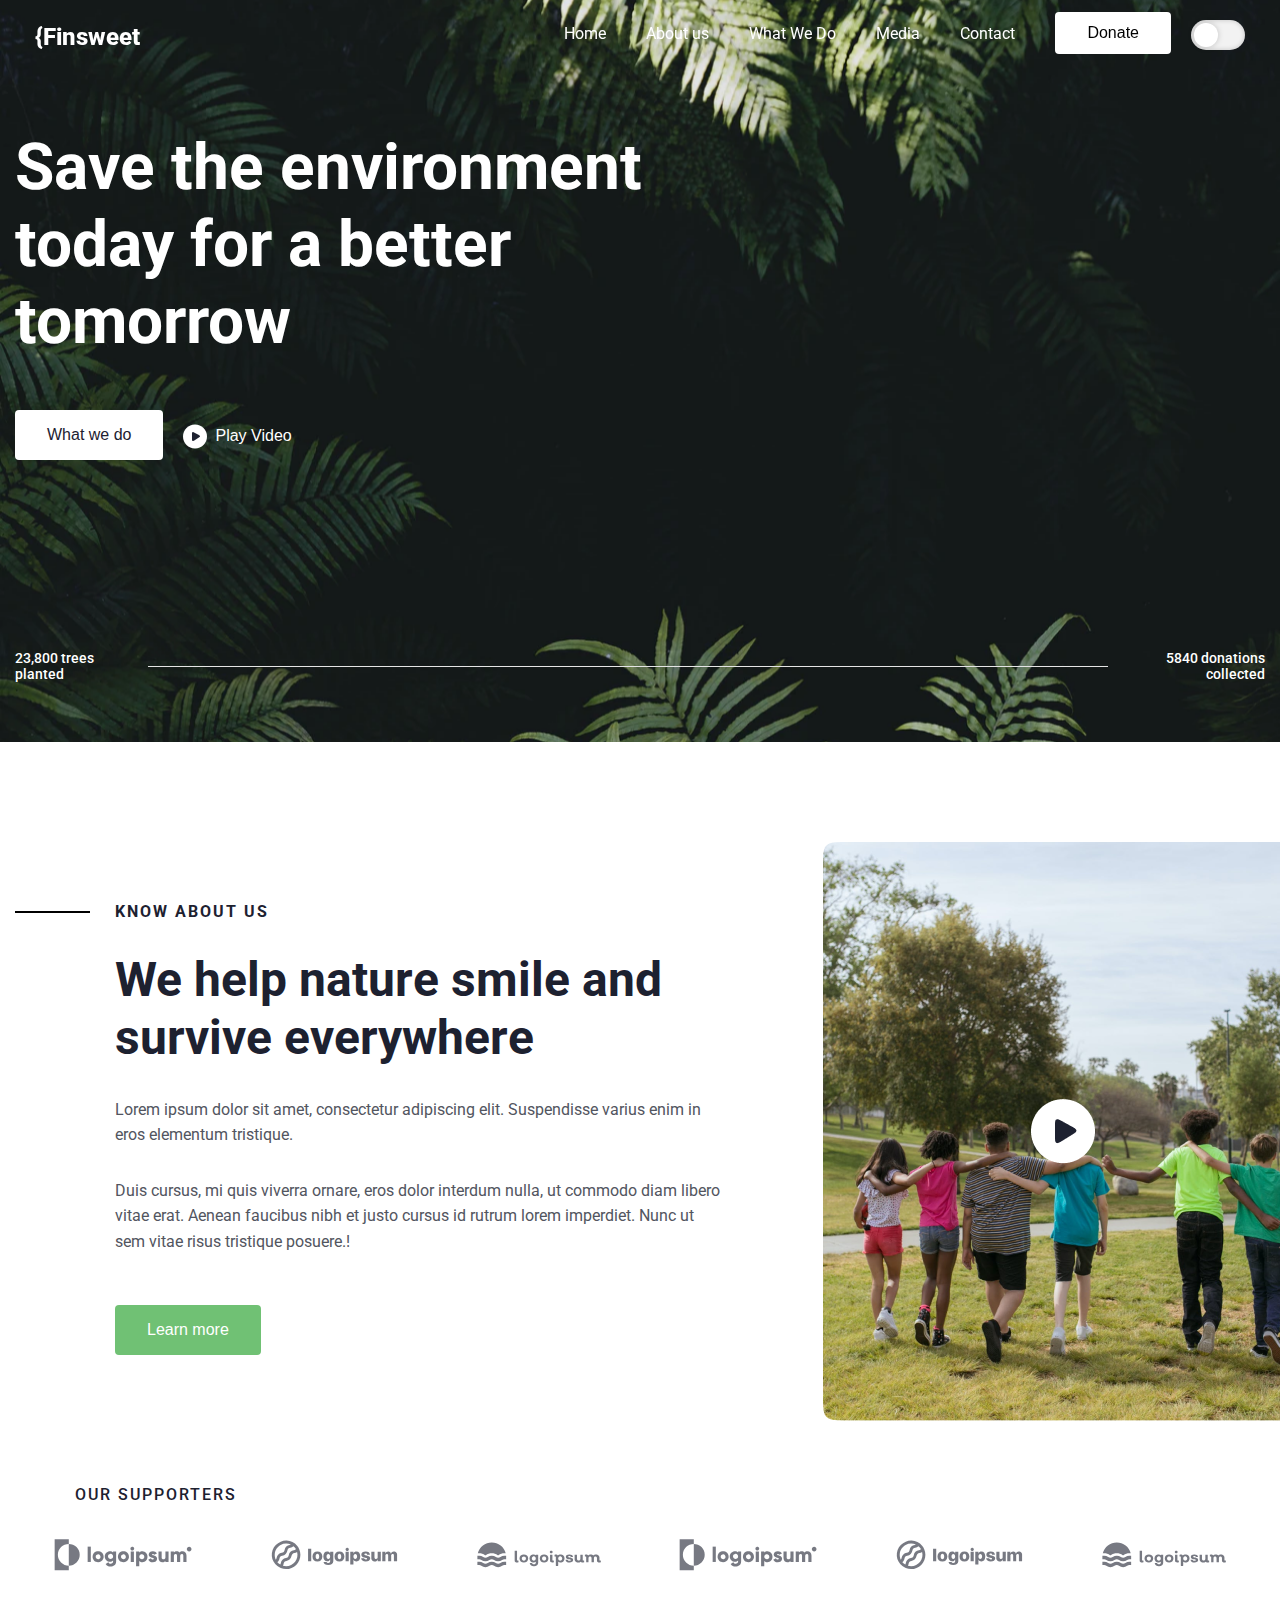
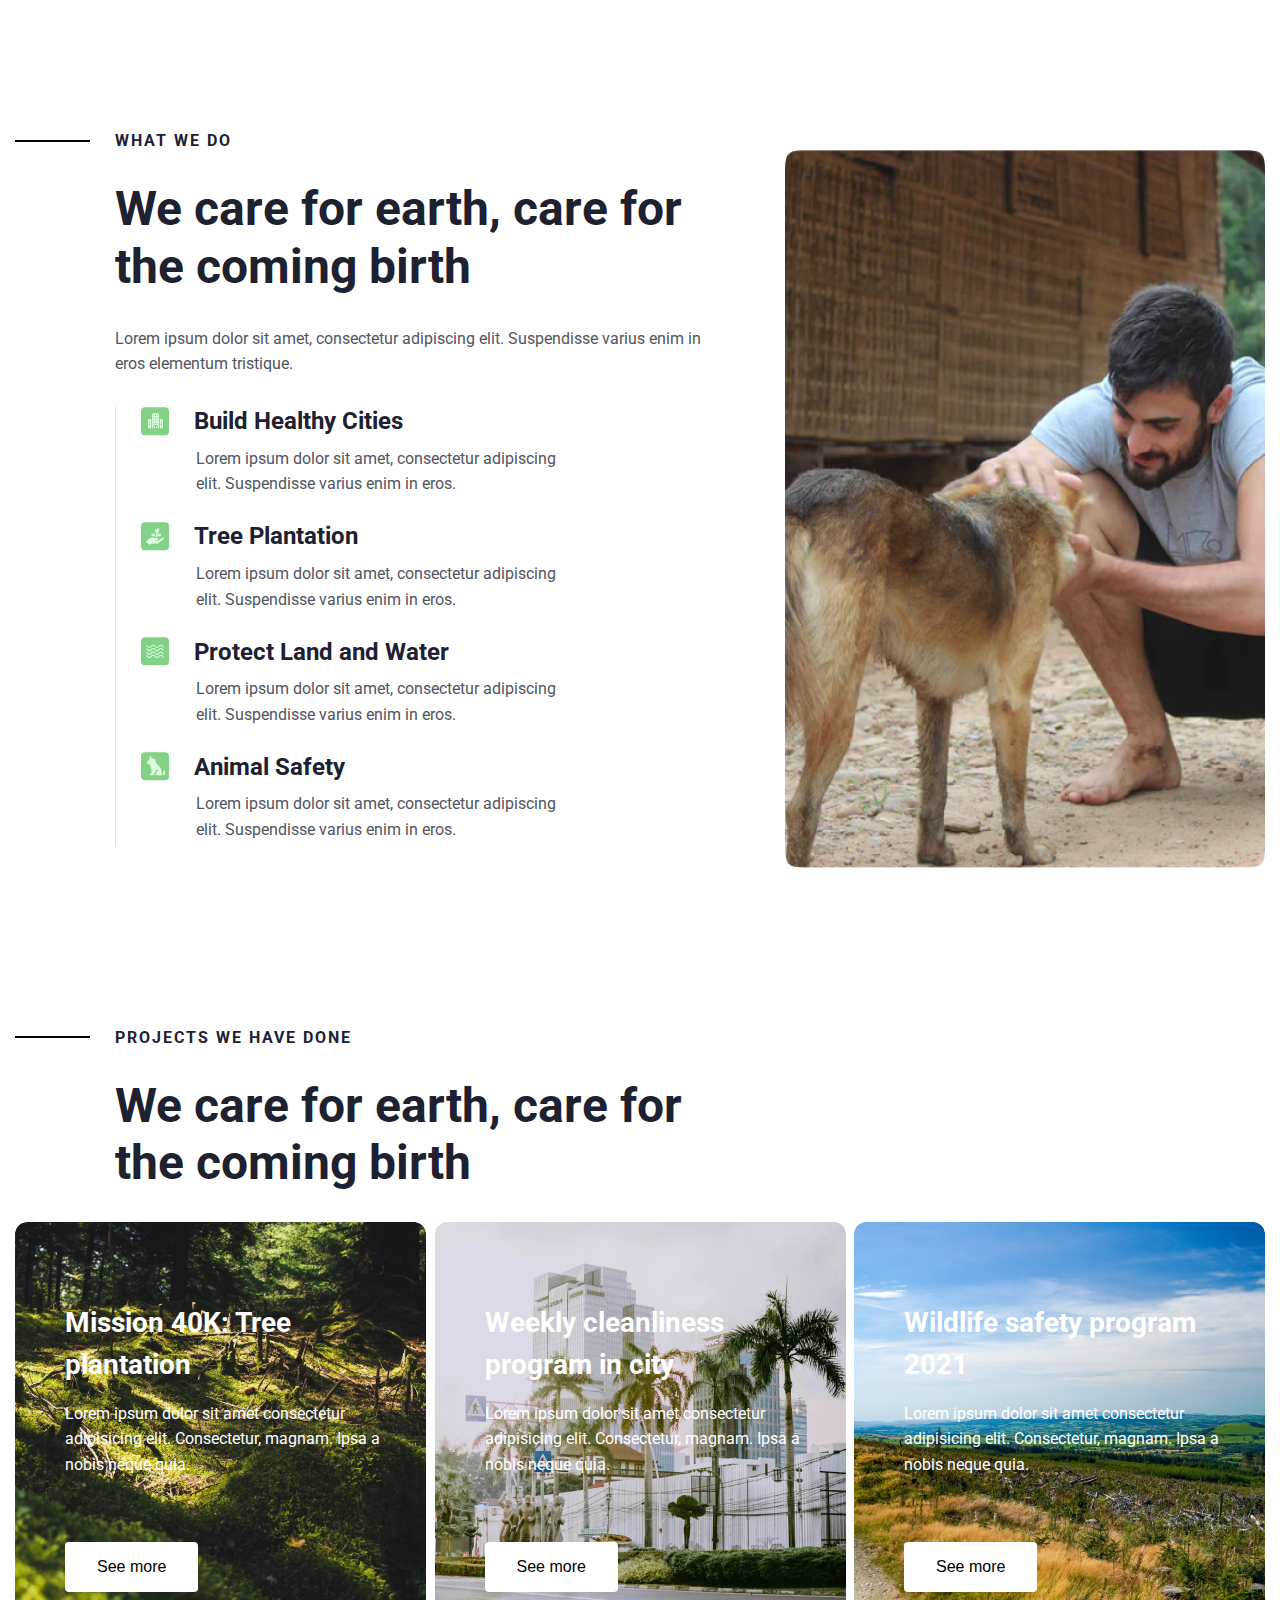
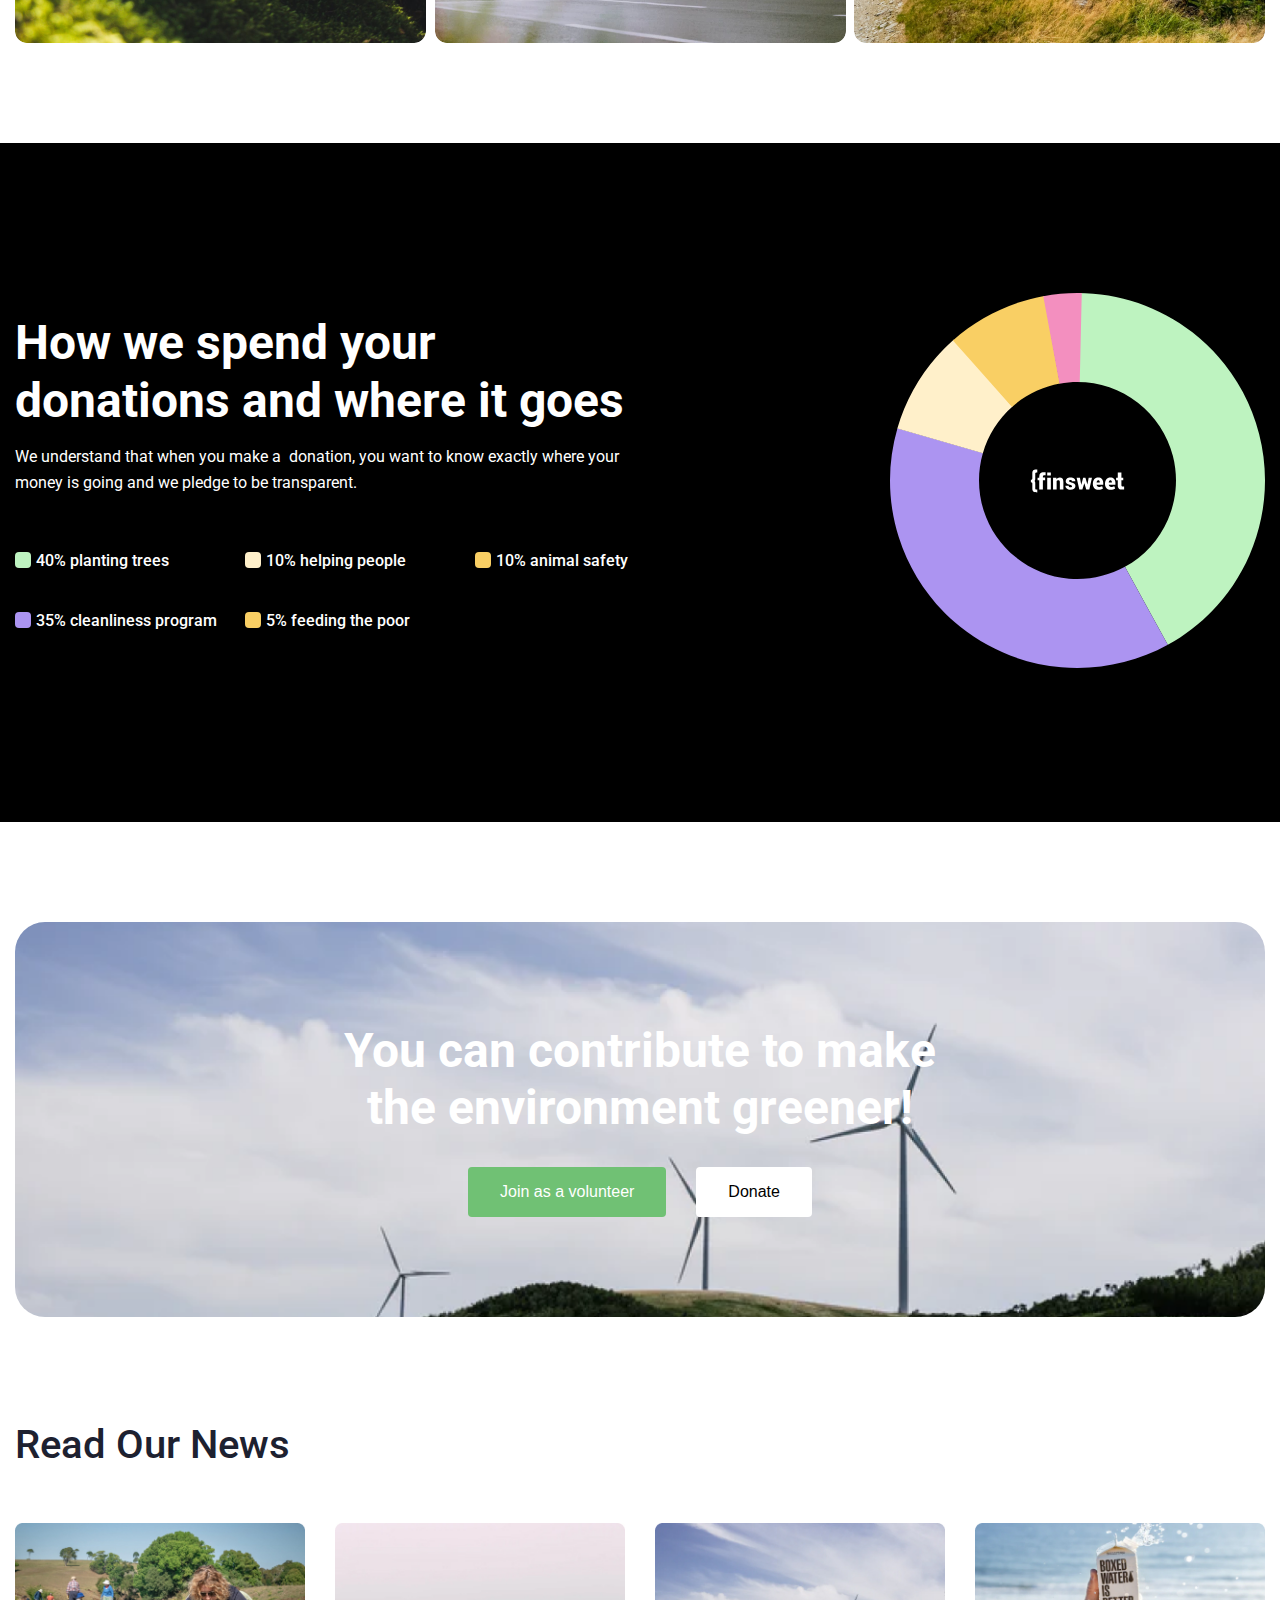
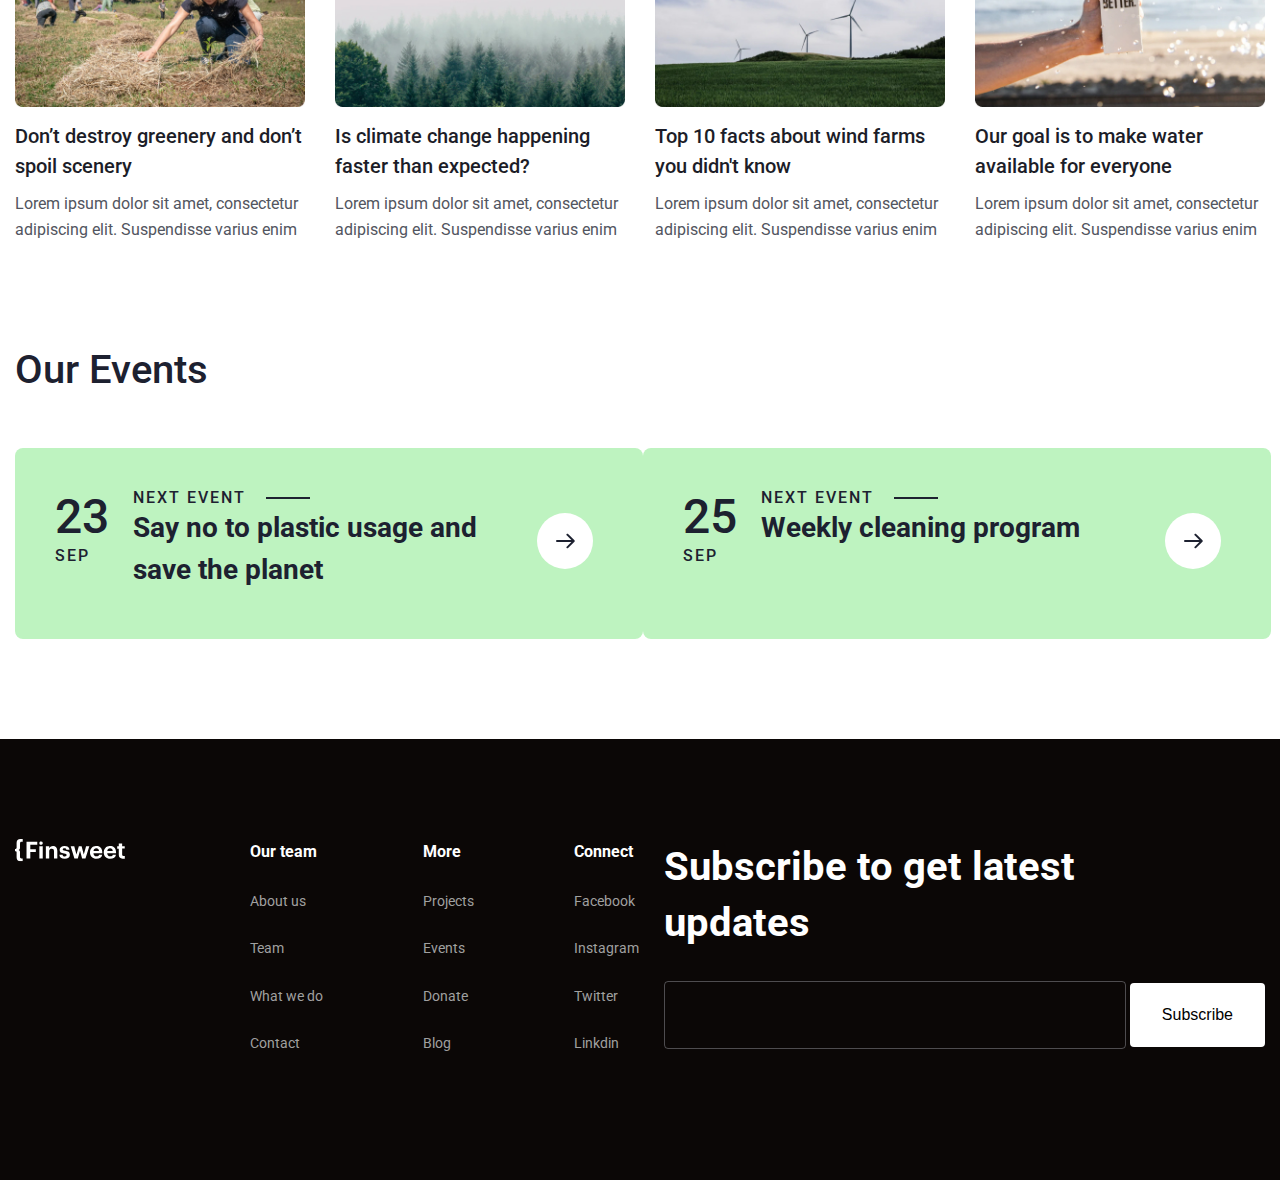
==== index.html @ a2cbaba5 "header fix" ====
<!DOCTYPE html>
<html lang="en">
<head>
  <meta charset="UTF-8">
  <meta name="viewport" content="width=device-width, initial-scale=1.0">
  <link rel="stylesheet" href="/main/styles/reset.css">
  <link rel="stylesheet" href="/main/styles/day/style.css" id="style-css">
  <link rel="preconnect" href="https://fonts.googleapis.com">
  <link rel="preconnect" href="https://fonts.gstatic.com" crossorigin>
  <link href="https://fonts.googleapis.com/css2?family=Concert+One&family=Inter:wght@100;200;300;400;500;600;700;800;900&family=Roboto:ital,wght@0,100;0,300;0,400;0,500;0,700;0,900;1,100;1,300;1,400;1,500;1,700;1,900&display=swap" rel="stylesheet">
  <title>{Finsweet</title>
</head>
<body>
<main>

  <!-- Header -->

  <header class="header">
    <div class="container">
      <div class="header-container">
        <div class="header-logo">
          <h1 class="logotype">{Finsweet</h1>
        </div>
        <nav class="header-nav">
          <ul class="header-ul">
            <a href="/index.html"><li class="header-li">Home</li></a>
            <a href="./main/html/know-about-us.html"><li class="header-li">About us</li></a>
            <a href="./main/html/what-we-do.html"><li class="header-li">What We Do</li></a>
            <a href="./main/html/top-news.html"><li class="header-li">Media</li></a>
            <a href="./main/html/contact-us.html"><li class="header-li">Contact</li></a>
            <a href="./main/html/donate.html"><button class="header-li-donate">Donate</button></a>
            <div class="switch">
              <input type="checkbox" class="checkbox" id="btn-dark">
            </div>
          </ul>
        </nav>
      </div>
    </div>
  </header>

  <!-- bg -->

  <section class="bg">
    <div class="container">
      <div class="bg-box-left">
        <p class="words-bg">Save the environment today for a better tomorrow</p>
        <div class="middle-bg">
          <button class="btn-bg">What we do</button>
          <button class="btn-bg-play"><img src="/main/img/svg/playicon.svg" alt="play">Play Video</button>
        </div>
        <div class="bottom-bg">
          <p class="p-bottom-bg-l">23,800 trees planted</p>
          <div class="div-bg-middle"></div>
          <p class="p-bottom-bg-r">5840 donations collected</p>
        </div>
      </div>
  </section>

  <!-- block-1 -->

  <section class="block-1">
    <div class="container">
      <div class="container-block-1">
        <div class="block-1-text">
          <div class="about-top">
            <div class="ab-line"></div>
            <p class="ab-line-p">Know About us</p>
          </div>
          <div class="about-middle">
            <div class="about-middle-left">
              <h2 class="h2-block-1">We help nature smile and survive everywhere</h2>
              <p class="p-block-1">Lorem ipsum dolor sit amet, consectetur adipiscing elit. 
                Suspendisse varius enim in eros elementum tristique.</p>
              <p class="p2-block-1">Duis cursus, mi quis viverra 
                ornare, eros dolor interdum nulla, ut commodo diam libero vitae erat. Aenean faucibus 
                nibh et justo cursus id rutrum lorem imperdiet. Nunc ut sem vitae risus tristique posuere.!</p>
              <a href="/main/html/know-about-us.html"><button class="btn-block-1">Learn more</button></a>
            </div> 
          </div>
        </div>
        <div class="about-img">
          <img src="/main/img/png/block-1-png.png" alt="">
        </div>
      </div>
      <p class="about-bottom-p">our supporters</p>
      <div class="about-bottom">
        <img src="/main/img/svg/Logo1.svg" alt="">
        <img src="/main/img/svg/Logo2.svg" alt="">
        <img src="/main/img/svg/Logo3.svg" alt="">
        <img src="/main/img/svg/Logo1.svg" alt="">
        <img src="/main/img/svg/Logo2.svg" alt="">
        <img src="/main/img/svg/Logo3.svg" alt="" class="block-1-img">
      </div>
    </div>
  </section>

  <!-- block 2 -->

  <section class="block-2">
    <div class="container">
      <div class="block-2-top">
        <div class="block-2-line"></div>
        <p class="block-2-line-p">What we do</p>
      </div>
      <div class="middle-block-2">
        <div>
          <div class="about-middle">
            <div class="about-middle-left">
              <h2 class="h2-block-2">We care for earth, care for the coming birth</h2>
              <p class="p-block-2">Lorem ipsum dolor sit amet, consectetur adipiscing elit. 
              Suspendisse varius enim in eros elementum tristique.</p>
            </div>
          </div>
          <div class="lists-block-2">
            <div class="line-list-block-2"></div>
            <div class="list-block-2">
              <div class="list-item-block-2">
                <div class="img-h3-block-2">
                  <img src="/main/img/svg/build-icon.svg" alt="">
                  <h3>Build Healthy Cities</h3>
                </div>
                <p>Lorem ipsum dolor sit amet, consectetur adipiscing elit. Suspendisse varius enim in eros.</p>
              </div>
              <div class="list-item-block-2">
                <div class="img-h3-block-2">
                  <img src="/main/img/svg/tree-icon.svg" alt="">
                  <h3>Tree Plantation</h3>
                </div>
                <p>Lorem ipsum dolor sit amet, consectetur adipiscing elit. Suspendisse varius enim in eros.</p>
              </div>
              <div class="list-item-block-2">
                <div class="img-h3-block-2">
                  <img src="/main/img/svg/water-icon.svg" alt="">
                  <h3>Protect Land and Water</h3>
                </div>
                <p>Lorem ipsum dolor sit amet, consectetur adipiscing elit. Suspendisse varius enim in eros.</p>
              </div>
              <div class="list-item-block-2">
                <div class="img-h3-block-2">
                  <img src="/main/img/svg/animal-icon.svg" alt="">
                  <h3>Animal Safety</h3>
                </div>
                <p>Lorem ipsum dolor sit amet, consectetur adipiscing elit. Suspendisse varius enim in eros.</p>
              </div>
            </div>
          </div>
        </div>
        <img src="/main/img/png/block-2-png.png" alt="">
      </div>
    </div>
  </section>

  <!-- block 3 -->

  <section class="block-3">
    <div class="container">
      <div class="block-3-top">
        <div class="block-2-line"></div>
        <p class="block-2-line-p">Projects we have done</p>
      </div>
      <div class="block-3-middle-left">
        <h2 class="h2-block-2">We care for earth, care for the coming birth</h2>
      </div>
      <div class="img-list-block-3">

        <div class="img1-block-3">
          <h3 class="block-3-h3-card">Mission 40K: Tree plantation</h3>
          <p class="block-3-p-card">Lorem ipsum dolor sit amet consectetur adipisicing elit. 
            Consectetur, magnam. Ipsa a nobis neque quia.</p>
          <button class="block-3-btn">See more</button>
        </div>

        <div class="img2-block-3">
          <h3 class="block-3-h3-card">Weekly cleanliness program in city</h3>
          <p class="block-3-p-card">Lorem ipsum dolor sit amet consectetur adipisicing elit. 
            Consectetur, magnam. Ipsa a nobis neque quia.</p>
          <button class="block-3-btn">See more</button>
        </div>

        <div class="img3-block-3">
          <h3 class="block-3-h3-card">Wildlife safety program 2021</h3>
          <p class="block-3-p-card">Lorem ipsum dolor sit amet consectetur adipisicing elit. 
            Consectetur, magnam. Ipsa a nobis neque quia.</p>
          <button class="block-3-btn">See more</button>
        </div>

      </div>
    </div>
  </section>

  <!-- block 4 -->

  <section class="block-4">
    <div class="block-4-container">
      <div class="container">
        <div class="block-4-full">
          <div class="block-4-left">
            <h3>
              How we spend your donations and where it goes
            </h3>
            <p class="block-4-p">We understand that when you make a  donation, you want to know exactly where your money is going and we pledge to be transparent.</p>
            <div class="block-4-left-bottom">
              <div class="block-4-left-bottom-item1">
                <div></div>
                <p class="block-4-item-p">40% planting trees</p>
              </div>
              <div class="block-4-left-bottom-item2">
                <div></div>
                <p class="block-4-item-p">35% cleanliness program</p>
              </div>
              <div class="block-4-left-bottom-item3">
                <div></div>
                <p class="block-4-item-p">10% helping people</p>
              </div>
              <div class="block-4-left-bottom-item4">
                <div></div>
                <p class="block-4-item-p">5% feeding the poor</p>
              </div>
              <div class="block-4-left-bottom-item5">
                <div></div>
                <p class="block-4-item-p">10% animal safety</p>
              </div>
            </div>
          </div>
          <div class="block-4-right">
            <svg width="375" height="375" viewBox="0 0 375 375" fill="none" xmlns="http://www.w3.org/2000/svg">
              <path d="M187.5 0C229.114 4.96237e-07 269.545 13.8435 302.425 39.3499C335.305 64.8563 358.766 100.576 369.113 140.883C379.459 181.19 376.102 223.794 359.571 261.983C343.041 300.172 314.275 331.777 277.806 351.82L234.94 273.822C254.098 263.293 269.21 246.69 277.894 226.628C286.578 206.566 288.341 184.185 282.906 163.011C277.471 141.837 265.146 123.072 247.873 109.673C230.6 96.2737 209.361 89.0013 187.5 89.0013V0Z" fill="#BEF3C0"/>
              <path d="M231.413 179.454V184.778H233.261V187.352H231.413V192.15C231.413 192.618 231.529 192.969 231.76 193.203C231.991 193.437 232.337 193.554 232.799 193.554C233.03 193.554 234.127 193.554 234.127 193.554V196.596C234.127 196.596 232.106 196.596 231.817 196.596C230.894 196.596 229.739 196.421 228.93 195.66C228.122 194.9 227.776 193.905 227.776 192.501V187.294H226.101V184.72H227.776V179.454H231.413ZM220.616 196.83C218.941 196.83 217.497 196.245 216.516 195.192C215.476 194.139 215.014 192.735 215.014 191.097V190.687C215.014 188.874 215.476 187.411 216.4 186.241C217.324 185.129 218.652 184.544 220.384 184.544C221.944 184.544 223.214 185.012 224.08 185.948C225.004 186.943 225.408 188.23 225.408 189.868V191.799H218.768V191.857C218.825 192.501 219.114 192.911 219.518 193.32C219.922 193.73 220.5 193.905 221.135 193.905C221.828 193.905 222.348 193.847 222.752 193.73C223.156 193.613 223.733 193.437 224.311 193.145L225.177 195.426C224.657 195.836 224.022 196.128 223.214 196.421C222.406 196.713 221.482 196.83 220.616 196.83ZM220.327 187.352C219.807 187.352 219.403 187.528 219.172 187.938C218.941 188.347 218.768 188.874 218.71 189.459L218.768 189.517H221.886V189.225C221.886 188.581 221.77 188.172 221.539 187.879C221.193 187.47 220.846 187.352 220.327 187.352ZM208.432 196.83C206.757 196.83 205.313 196.245 204.332 195.192C203.351 194.139 202.831 192.735 202.831 191.097V190.687C202.831 188.874 203.293 187.411 204.216 186.241C205.14 185.129 206.469 184.544 208.201 184.544C209.76 184.544 211.03 185.012 211.896 185.948C212.762 186.884 213.224 188.23 213.224 189.868V191.799H206.584V191.857C206.642 192.501 206.93 192.911 207.335 193.32C207.739 193.73 208.316 193.905 208.951 193.905C209.644 193.905 210.164 193.847 210.568 193.73C210.973 193.613 211.55 193.437 212.127 193.145L212.993 195.426C212.474 195.836 211.838 196.128 211.03 196.421C210.28 196.713 209.356 196.83 208.432 196.83ZM208.201 187.352C207.681 187.352 207.277 187.528 207.046 187.938C206.815 188.347 206.642 188.874 206.584 189.459L206.642 189.517H209.76V189.225C209.76 188.581 209.644 188.172 209.413 187.879C209.067 187.47 208.721 187.352 208.201 187.352ZM197.403 191.565L198.673 184.661H201.964L199.308 196.538H196.248L194.343 190.219H194.285L192.38 196.538H189.319L186.605 184.72H189.954L191.224 191.682H191.282L193.13 184.72H195.44L197.403 191.565ZM182.101 193.203C182.101 192.911 181.928 192.618 181.582 192.384C181.235 192.15 180.658 191.916 179.791 191.74C178.463 191.448 177.424 191.038 176.731 190.512C176.038 189.927 175.692 189.166 175.692 188.172C175.692 187.118 176.154 186.241 176.962 185.48C177.828 184.72 178.983 184.427 180.427 184.427C181.928 184.427 183.198 184.778 184.064 185.48C184.988 186.182 185.393 187.06 185.335 188.23V188.289H181.87C181.87 187.821 181.755 187.469 181.524 187.235C181.293 187.001 180.888 186.884 180.427 186.884C180.023 186.884 179.734 187.001 179.445 187.235C179.156 187.469 179.041 187.704 179.041 188.055C179.041 188.406 179.214 188.64 179.503 188.874C179.791 189.108 180.427 189.283 181.293 189.459C182.679 189.751 183.776 190.161 184.411 190.687C185.104 191.272 185.45 192.033 185.45 193.086C185.45 194.139 184.988 195.017 184.064 195.719C183.141 196.421 181.928 196.772 180.427 196.772C178.868 196.772 177.597 196.362 176.673 195.543C175.75 194.724 175.345 193.847 175.403 192.794V192.735H178.694C178.694 193.32 178.868 193.73 179.214 193.905C179.561 194.081 180.023 194.315 180.542 194.315C181.062 194.315 181.408 194.198 181.639 194.022C181.986 193.847 182.101 193.554 182.101 193.203ZM166.395 184.661L166.511 186.299C166.915 185.714 167.377 185.246 167.897 184.954C168.474 184.603 169.051 184.427 169.744 184.427C170.841 184.427 171.765 184.837 172.4 185.539C173.036 186.241 173.382 187.469 173.382 189.108V196.538H169.86V189.166C169.86 188.464 169.744 188.055 169.456 187.762C169.167 187.469 168.763 187.352 168.243 187.352C167.897 187.352 167.608 187.411 167.319 187.528C167.03 187.645 166.799 187.821 166.626 188.055V196.596H163.046V184.72H166.395V184.661ZM160.852 182.438H157.214V179.454H160.852V182.438ZM160.852 196.596H157.214V184.72H160.852V196.596ZM149.246 196.596V187.235H147.571V184.661H149.246V183.433C149.246 182.087 149.65 181.034 150.401 180.273C151.209 179.513 152.422 179.337 153.288 179.337C153.576 179.337 155.597 179.337 155.597 179.337V182.321C155.597 182.321 154.5 182.321 154.269 182.321C153.807 182.321 153.461 182.438 153.23 182.672C152.999 182.906 152.883 183.257 152.883 183.725V184.603H155.135V187.177H152.883V196.479H149.246V196.596ZM142.317 180.449C142.317 176.88 144.164 176.587 147.282 176.587V179.396C145.839 179.396 145.261 179.63 145.261 180.507V185.129C145.261 186.182 145.319 187.294 144.453 187.996C145.319 188.698 145.261 189.751 145.261 190.863V195.485C145.261 196.421 145.839 196.596 147.282 196.596V199.405C144.164 199.405 142.317 199.112 142.317 195.543V190.863C142.317 190.102 142.317 189.283 140.873 189.283V188.055V186.826C142.317 186.826 142.317 185.948 142.317 185.246V180.449Z" fill="white"/>
              <path d="M277.822 351.811C245.324 369.675 208.259 377.501 171.313 374.3C134.368 371.099 99.2013 357.013 70.2608 333.826C41.3203 310.638 19.9057 279.389 8.72493 244.031C-2.45579 208.672 -2.90046 170.793 7.44716 135.181L92.9135 160.016C87.4776 178.723 87.7112 198.622 93.5848 217.197C99.4583 235.772 110.708 252.188 125.911 264.369C141.114 276.55 159.588 283.949 178.997 285.631C198.405 287.313 217.877 283.201 234.948 273.817L277.822 351.811Z" fill="#AC94F1"/>
              <path d="M7.33821 135.558C17.2778 101.082 36.9003 70.1827 63.8768 46.5264L122.557 113.443C108.386 125.87 98.0778 142.103 92.8563 160.213L7.33821 135.558Z" fill="#FFF0CA"/>
              <path d="M62.9118 47.3785C88.673 24.4731 120.25 9.11274 154.173 2.9856L169.992 90.5697C152.172 93.7885 135.584 101.858 122.051 113.891L62.9118 47.3785Z" fill="#F9CF64"/>
              <path d="M153.259 3.15308C165.951 0.795575 178.853 -0.244845 191.759 0.0483727L189.737 89.0267C182.957 88.8727 176.18 89.4193 169.512 90.6577L153.259 3.15308Z" fill="#F38FBF"/>
            </svg>
          </div>
        </div>
      </div>
    </div>
  </section>

  <!-- block 5 -->

  <section class="block-5">
    <div class="container">
      <div class="block-5-image">
        <div class="block-5-top">
          <h3 class="block-5-h3">You can contribute to make the environment greener!</h3>
        </div>
        <div class="block-5-bottom">
          <button class="block-5-btn-left">Join as a volunteer</button>
          <button class="block-5-btn-right">Donate</button>
        </div>
      </div>
    </div>
  </section>

<!-- window -->

<div class="modal">
  <div class="join-volunteer-window">
    <div class="window-join">
      <div class="window-volun">
        <h2>Join as a volunteer</h2>
        <p>Lorem ipsum dolor sit amet, consectetur adipiscing elit. 
          Suspen varius enim in eros elementum tristique. </p>
        <div class="modal-input-top">
          <div>
            <label class="text-field__label" for="Name">First Name
              <input type="text" name="" id="" class="input-modal-1">
            </label>
          </div>
          <div>
            <label class="text-field__label" for="Lastname">Last Name
              <input type="text" name="" id="" class="input-modal-2">
            </label>
          </div>
        </div>
        <div class="modal-middle"> 
          <label class="text-field__label" for="Email">Email
            <input type="email" name="" id="" class="input-modal-3">
          </label>
        </div> 
        <label class="text-field__label" for="Message">Message
          <textarea name="" id="" class="input-modal-4"></textarea>
        </label>
        <button class="modal-button">Send message</button>
        <p class="modal-btn-thxs">Thank you, we appreciate your feedback.</p>
      </div>
      <img src="/main/img/svg/Close button.svg" alt="" class="close-button-window">
    </div>
  </div>
</div>
  <!-- block 6 -->

  <section class="block-6">
    <div class="container">
      <h3 class="block-6-h3">
        Read Our News
      </h3>
      <div class="block-6-images">
        <div class="block-6-image">
          <img src="/main/img/jpg/block-6-jpg-1.jpg" alt="">
          <h3>Don’t destroy greenery and don’t spoil scenery</h3>
          <p>Lorem ipsum dolor sit amet, consectetur adipiscing elit. Suspendisse varius enim</p>
        </div>
        <div class="block-6-image">
          <img src="/main/img/jpg/block-6-jpg-2.jpg" alt="">
          <h3> Is climate change happening faster than expected?</h3>
          <p>Lorem ipsum dolor sit amet, consectetur adipiscing elit. Suspendisse varius enim</p>
        </div>
        <div class="block-6-image">
          <img src="/main/img/jpg/block-6-jpg-3.jpg" alt="">
          <h3>Top 10 facts about wind farms you didn't know</h3>
          <p>Lorem ipsum dolor sit amet, consectetur adipiscing elit. Suspendisse varius enim</p>
        </div>
        <div class="block-6-image">
          <img src="/main/img/jpg/block-6-jpg-4.jpg" alt="">
          <h3>Our goal is to make water available for everyone</h3>
          <p>Lorem ipsum dolor sit amet, consectetur adipiscing elit. Suspendisse varius enim</p>
        </div>
      </div>
    </div>
  </section>

  <!-- block 7 -->

  <section class="block-7">
    <div class="container">
      <h3 class="block-7-h3">
        Our Events
      </h3>
      <div class="block-7-cards">
        <div class="block-7-left">
          <div class="block-7-div-1">
            <h3>23</h3>
            <p>sep</p>
          </div>
          <div class="block-7-div-2">
            <div class="block-7-div-2-top">
              <h3>next event</h3>
              <div></div>
            </div>
            <h3 class="block-7-h3-2">Say no to plastic usage and save the planet</h3>
          </div>
          <div class="block-7-div-3">
            <svg xmlns="http://www.w3.org/2000/svg" width="56" height="56" viewBox="0 0 56 56" fill="none">
              <circle cx="28" cy="28" r="28" fill="white"/>
              <path d="M37.4571 28.7071C37.8476 28.3166 37.8476 27.6834 37.4571 27.2929L31.0931 20.9289C30.7026 20.5384 30.0695 20.5384 29.6789 20.9289C29.2884 21.3195 29.2884 21.9526 29.6789 22.3431L35.3358 28L29.6789 33.6569C29.2884 34.0474 29.2884 34.6805 29.6789 35.0711C30.0695 35.4616 30.7026 35.4616 31.0931 35.0711L37.4571 28.7071ZM19.25 29L36.75 29L36.75 27L19.25 27L19.25 29Z" fill="#1D2130"/>
            </svg>
          </div>
        </div>
        <div class="block-7-right">
          <div class="block-7-div-1">
            <h3>25</h3>
            <p>sep</p>
          </div>
          <div class="block-7-div-2">
            <div class="block-7-div-2-top">
              <h3>next event</h3>
              <div></div>
            </div>
            <h3 class="block-7-h3-2">Weekly cleaning program</h3>
          </div>
          <div class="block-7-div-3">
            <svg xmlns="http://www.w3.org/2000/svg" width="56" height="56" viewBox="0 0 56 56" fill="none">
              <circle cx="28" cy="28" r="28" fill="white"/>
              <path d="M37.4571 28.7071C37.8476 28.3166 37.8476 27.6834 37.4571 27.2929L31.0931 20.9289C30.7026 20.5384 30.0695 20.5384 29.6789 20.9289C29.2884 21.3195 29.2884 21.9526 29.6789 22.3431L35.3358 28L29.6789 33.6569C29.2884 34.0474 29.2884 34.6805 29.6789 35.0711C30.0695 35.4616 30.7026 35.4616 31.0931 35.0711L37.4571 28.7071ZM19.25 29L36.75 29L36.75 27L19.25 27L19.25 29Z" fill="#1D2130"/>
            </svg>
          </div>
        </div>
      </div>
    </div>
  </section>

  <footer class="footer">
    <div class="container">
      <div class="footer-box">
        <div class="footer-logo">
          <h3><img src="/main/img/svg/logo-footer.svg" alt=""></h3>
        </div>
        <div class="footer-middle">

          <div class="footer-middle-1">
            <h3>Our team</h3>
            <ul class="footer-ul">
              <li>About us</li>
              <li>Team</li>
              <li>What we do</li>
              <li>Contact</li>
            </ul>
          </div>

          <div class="footer-middle-1">
            <h3>More</h3>
            <ul class="footer-ul">
              <li>Projects</li>
              <li>Events</li>
              <li>Donate</li>
              <li>Blog</li>
            </ul>
          </div>

          <div class="footer-middle-1">
            <h3>Connect</h3>
            <ul class="footer-ul">
              <li>Facebook</li>
              <li>Instagram</li>
              <li>Twitter</li>
              <li>Linkdin</li>
            </ul>
          </div>

        </div>
        <div class="footer-end">
          <h2>Subscribe to get latest updates</h2>
          <div class="input-btn-footer">
            <input type="email" name="Your email" class="footer-input">
            <button class="footer-btn">Subscribe</button>
          </div>
        </div>
      </div>
    </div>
  </footer>

  <script src="/main/js/day-night-script.js"></script>
  <script src="/main/js/window-volunteer.js"></script>
  <script src="/main/js/scroll.js"></script>
</main>
</body>
</html>
---- main/styles/day/style.css ----
@import url(./header.css);
@import url(./footer.css);
/* home */
@import url(./home/home-bg.css);
@import url(./home/home-block-1.css);
@import url(./home/home-block-2.css);
@import url(./home/home-block-3.css);
@import url(./home/home-block-4.css);
@import url(./home/home-block-5.css);
@import url(./home/home-block-6.css);
@import url(./home/home-block-7.css);
@import url(./modal.css);
/* home */
/* know */
@import url(./know-about-us/know-block-1.css);
@import url(./know-about-us/know-block-2.css);
@import url(./know-about-us/know-block-3.css);
@import url(./know-about-us/know-block-4.css);
@import url(./know-about-us/know-block-5.css);
@import url(./know-about-us/know-block-6.css);
/* know */
/* wwd */
@import url(./what-we-do/wwd-block-1.css);
@import url(./what-we-do/wwd-block-2.css);
@import url(./what-we-do/wwd-block-3.css);
/* wwd */
/* media (tn) */
@import url(./top-news/tn-block-1.css);
/* media (tn) */

.container {
  margin: 0 auto;
  max-width: 1300px;
  padding: 0 15px;
}
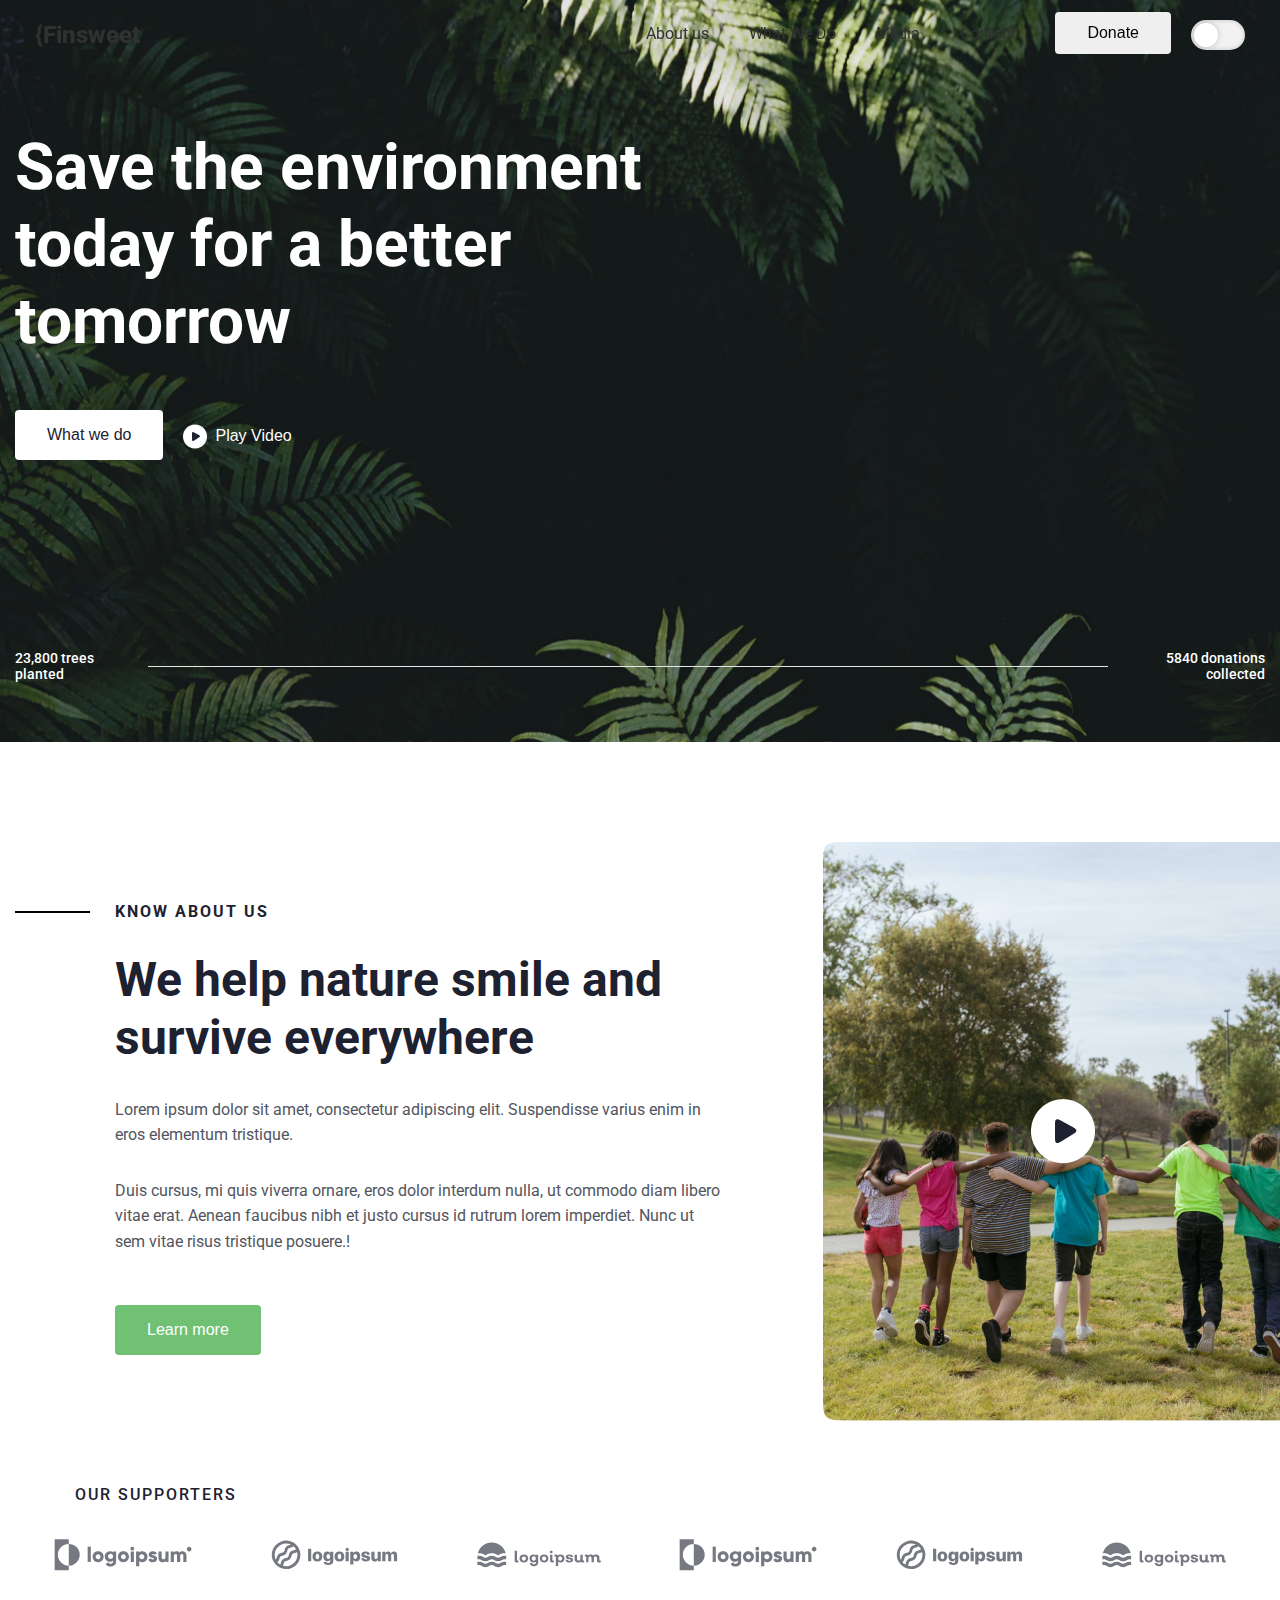
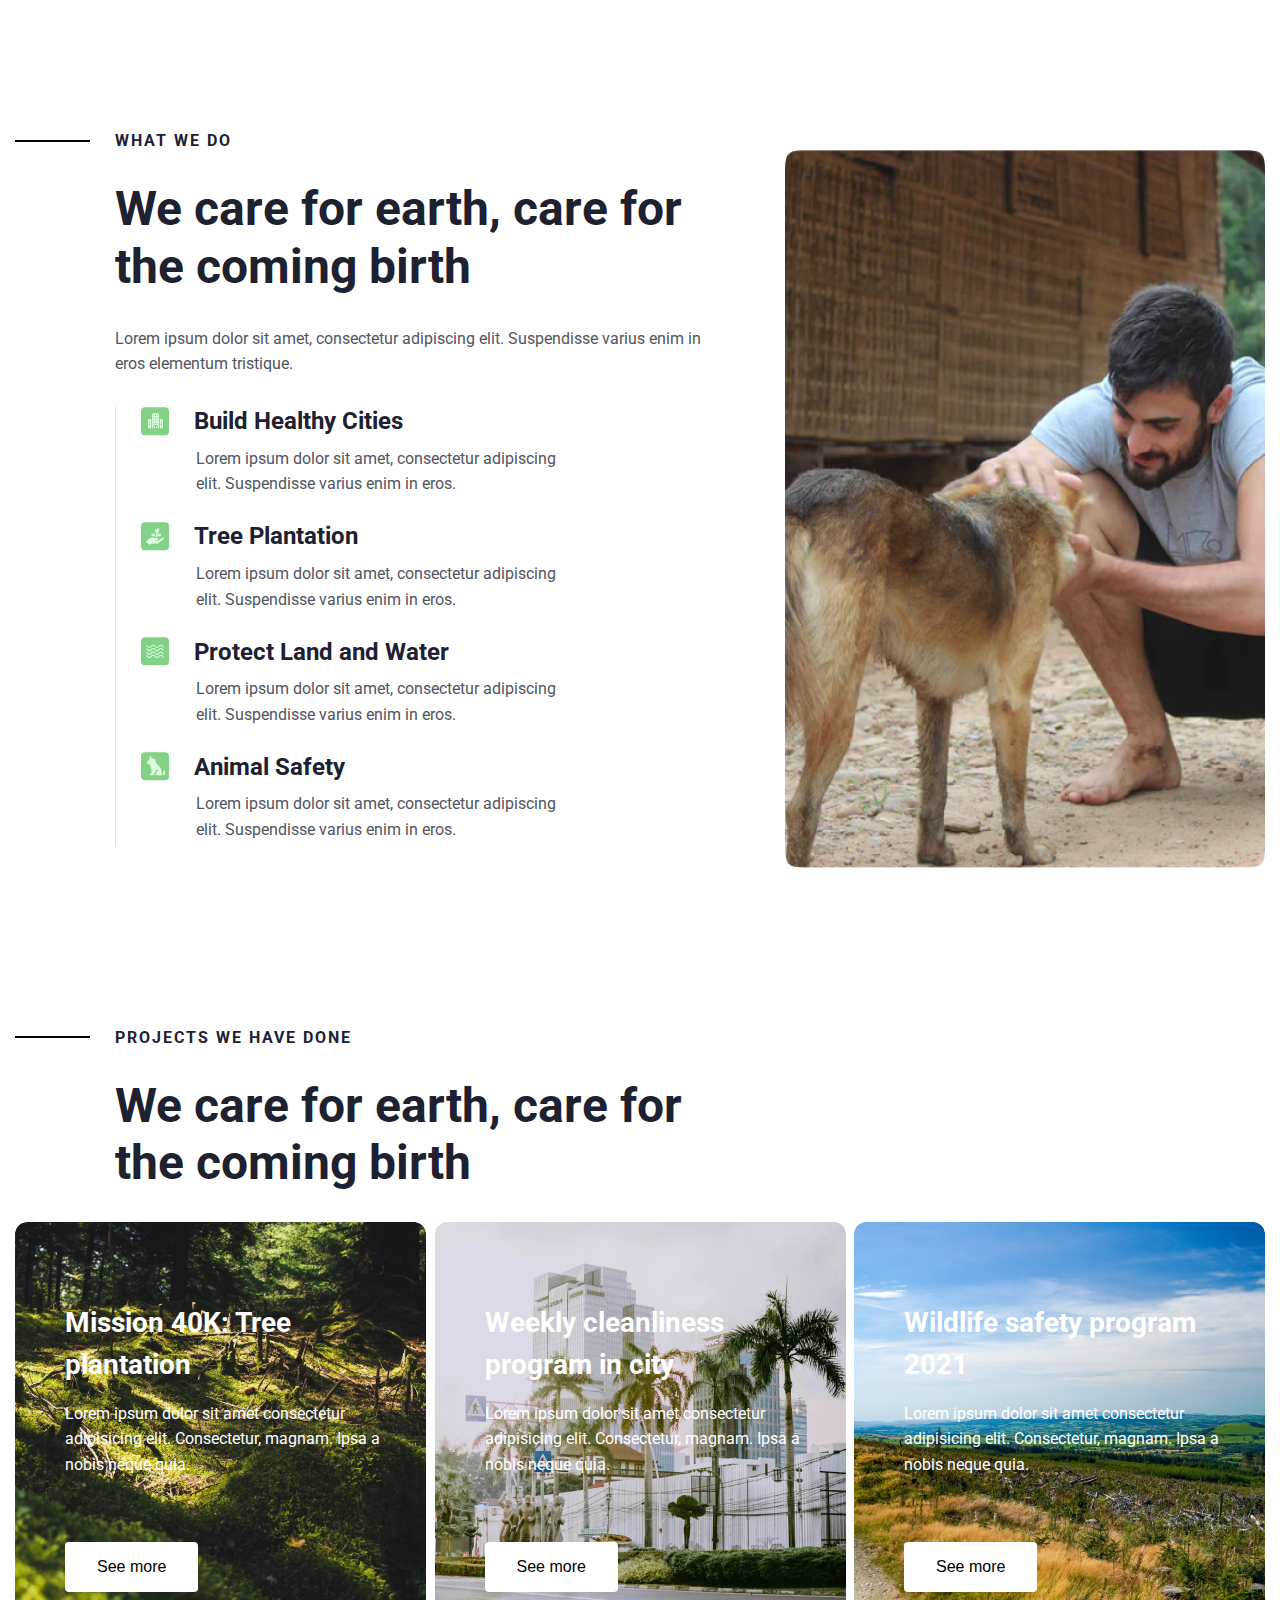
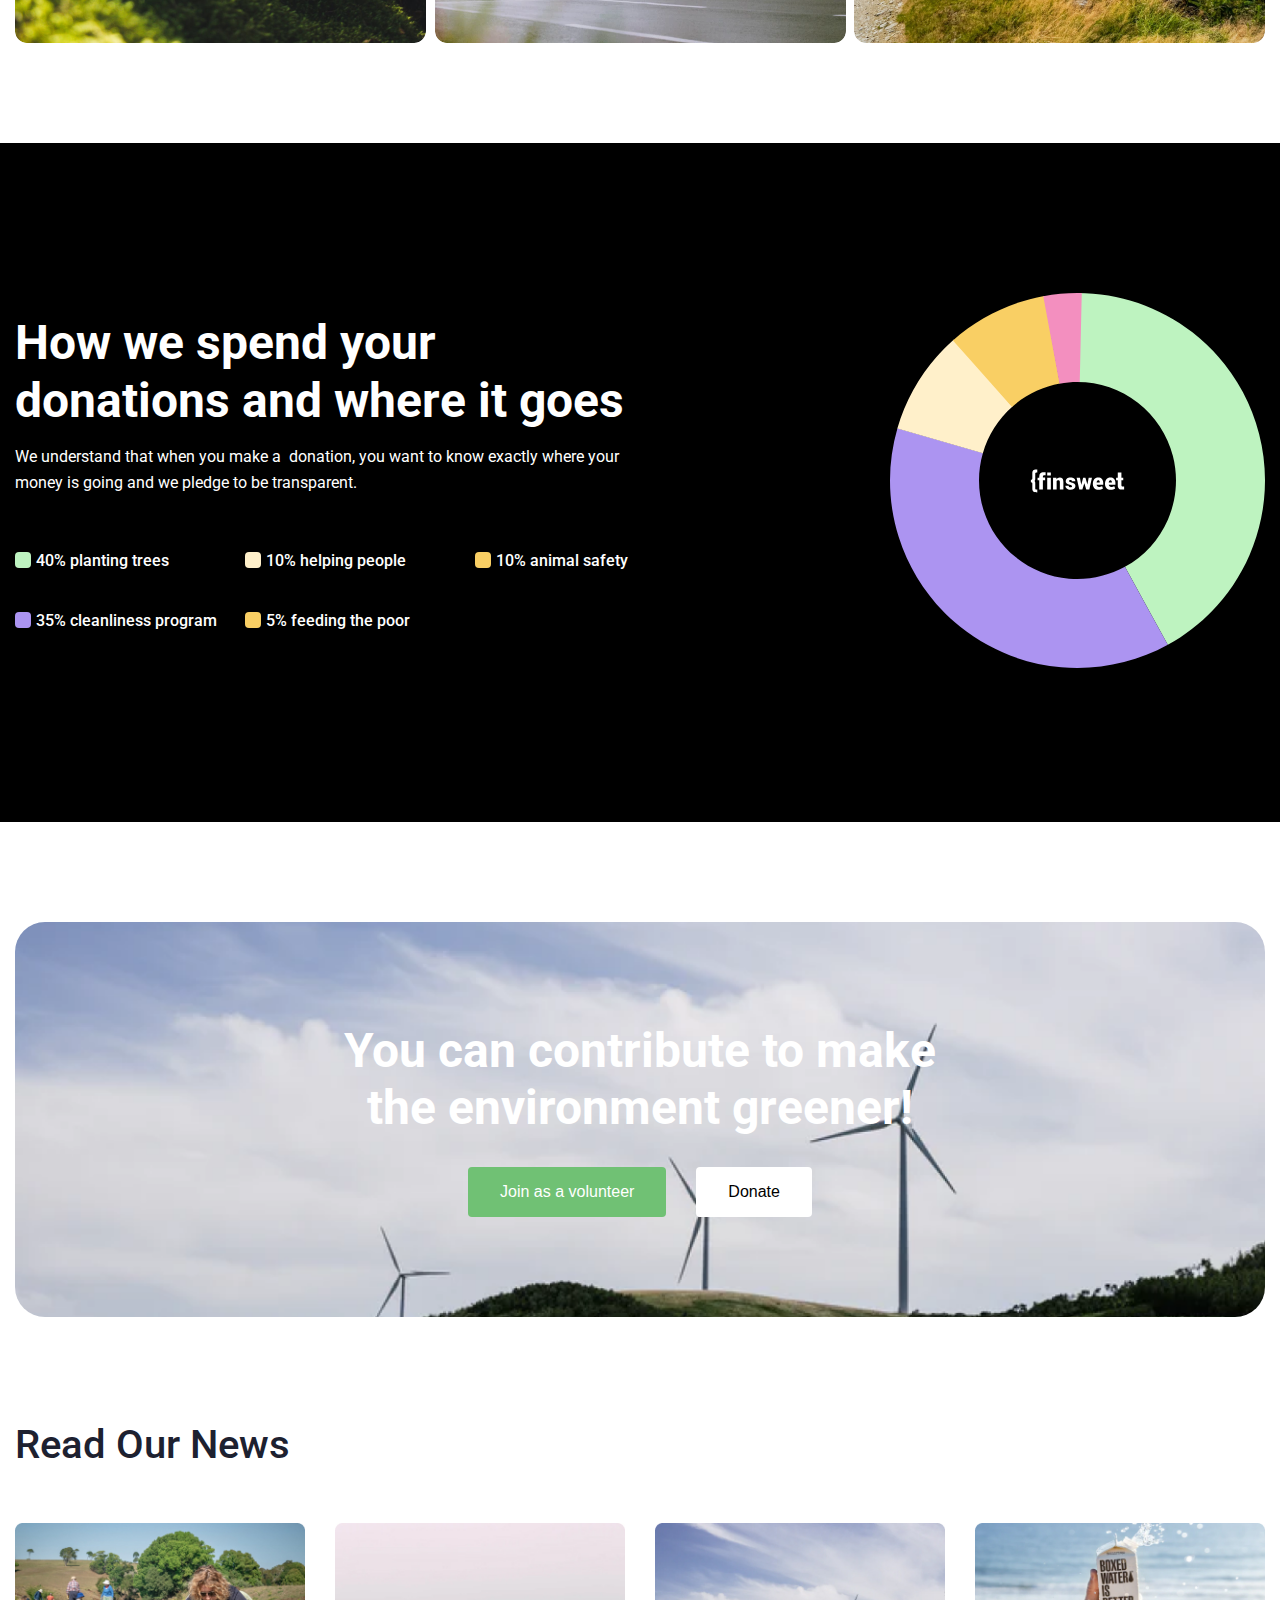
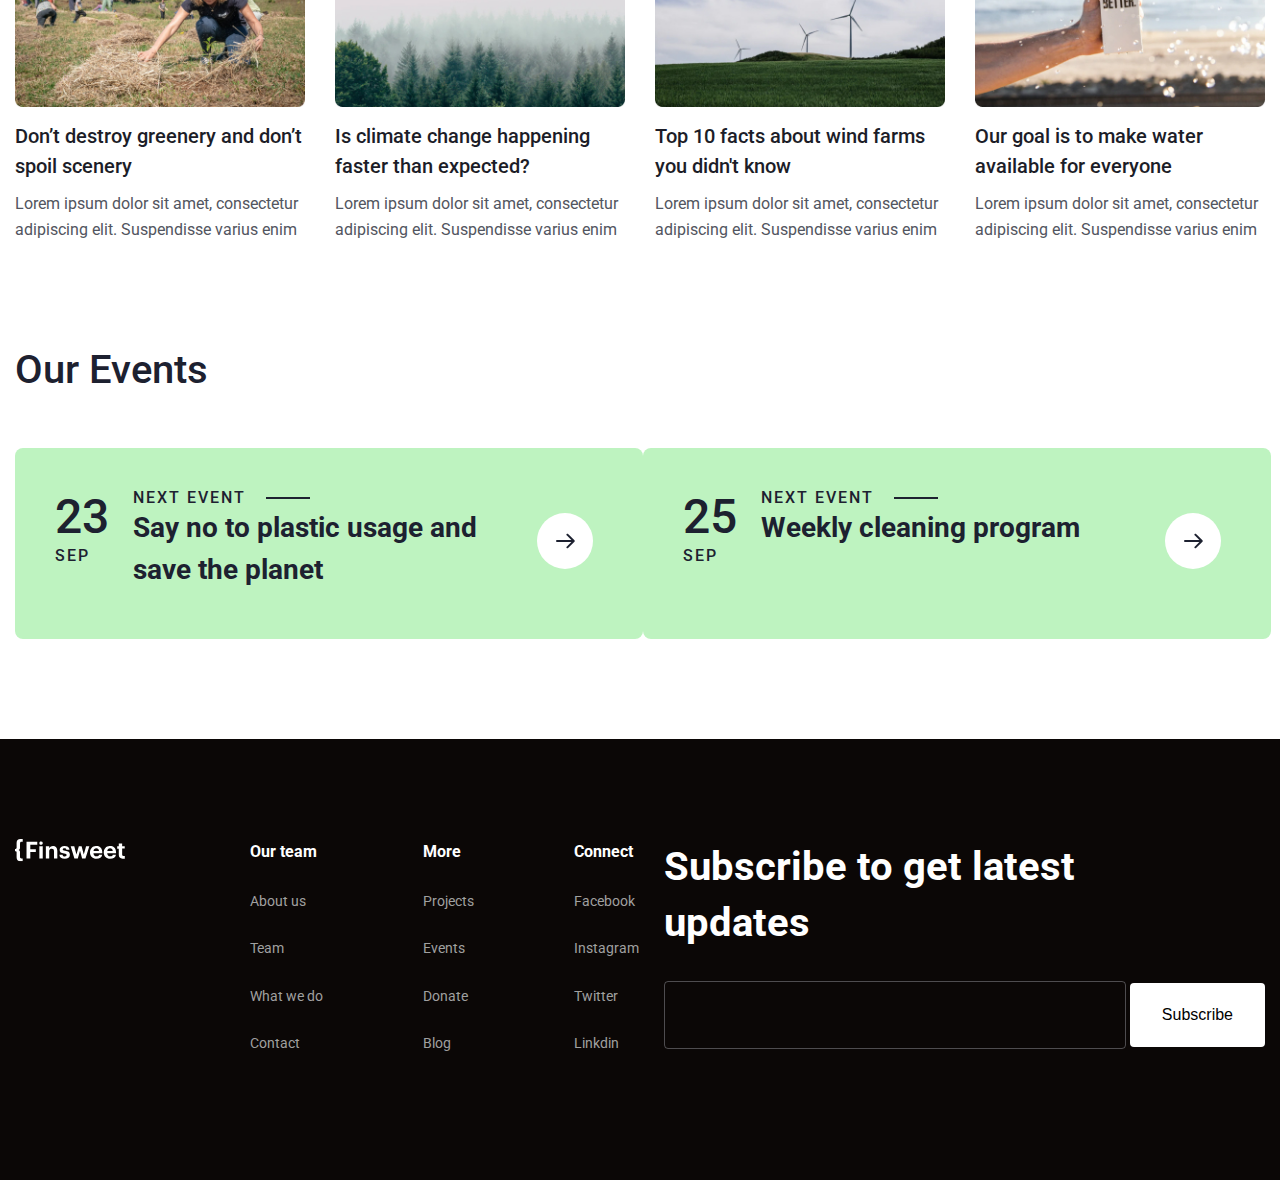
==== commit 1ba59b66: "fix header" ====
--- a/index.html
+++ b/index.html
@@ -19,16 +19,15 @@
     <div class="container">
       <div class="header-container">
         <div class="header-logo">
-          <h1 class="logotype">{Finsweet</h1>
+          <a href="/index.html" class="header-a"><h1 class="logotype">{Finsweet</h1></a>
         </div>
         <nav class="header-nav">
           <ul class="header-ul">
-            <a href="/index.html"><li class="header-li">Home</li></a>
-            <a href="./main/html/know-about-us.html"><li class="header-li">About us</li></a>
-            <a href="./main/html/what-we-do.html"><li class="header-li">What We Do</li></a>
-            <a href="./main/html/top-news.html"><li class="header-li">Media</li></a>
-            <a href="./main/html/contact-us.html"><li class="header-li">Contact</li></a>
-            <a href="./main/html/donate.html"><button class="header-li-donate">Donate</button></a>
+            <li class="header-li"><a href="./main/html/know-about-us.html" class="header-a">About us</a></li>
+            <li class="header-li"><a href="./main/html/what-we-do.html" class="header-a">What We Do</a></li>
+            <li class="header-li"><a href="./main/html/top-news.html" class="header-a">Media</a></li>
+            <li class="header-li"><a href="./main/html/contact-us.html" class="header-a">Contact</a></li>
+            <button class="header-li-donate"><a href="./main/html/donate.html" class="header-a"></a>Donate</button>
             <div class="switch">
               <input type="checkbox" class="checkbox" id="btn-dark">
             </div>
@@ -37,6 +36,8 @@
       </div>
     </div>
   </header>
+
+  
 
   <!-- bg -->
 
@@ -421,9 +422,9 @@
     </div>
   </footer>
 
-  <script src="/main/js/day-night-script.js"></script>
-  <script src="/main/js/window-volunteer.js"></script>
-  <script src="/main/js/scroll.js"></script>
+  <script async src="/main/js/day-night-script.js"></script>
+  <script async src="/main/js/window-volunteer.js"></script>
+  <script async src="/main/js/scroll for index.js"></script>
 </main>
 </body>
 </html>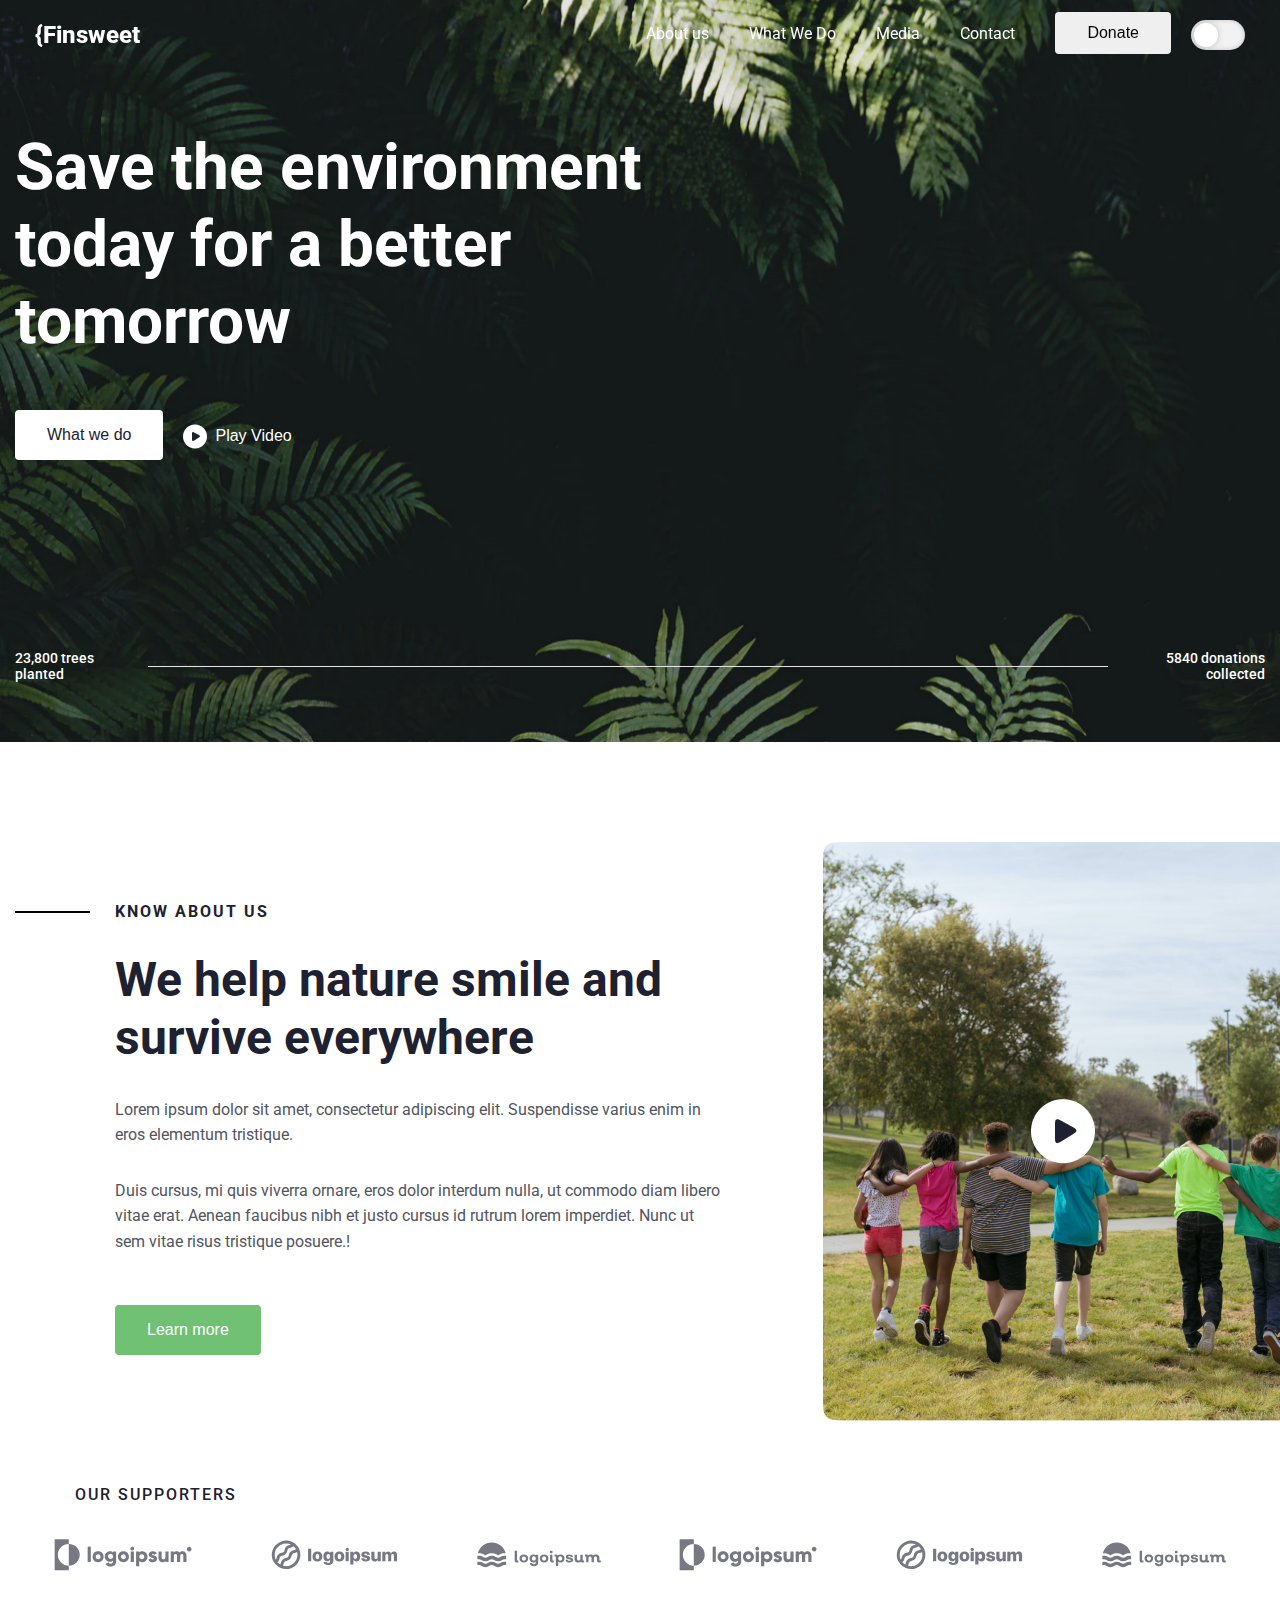
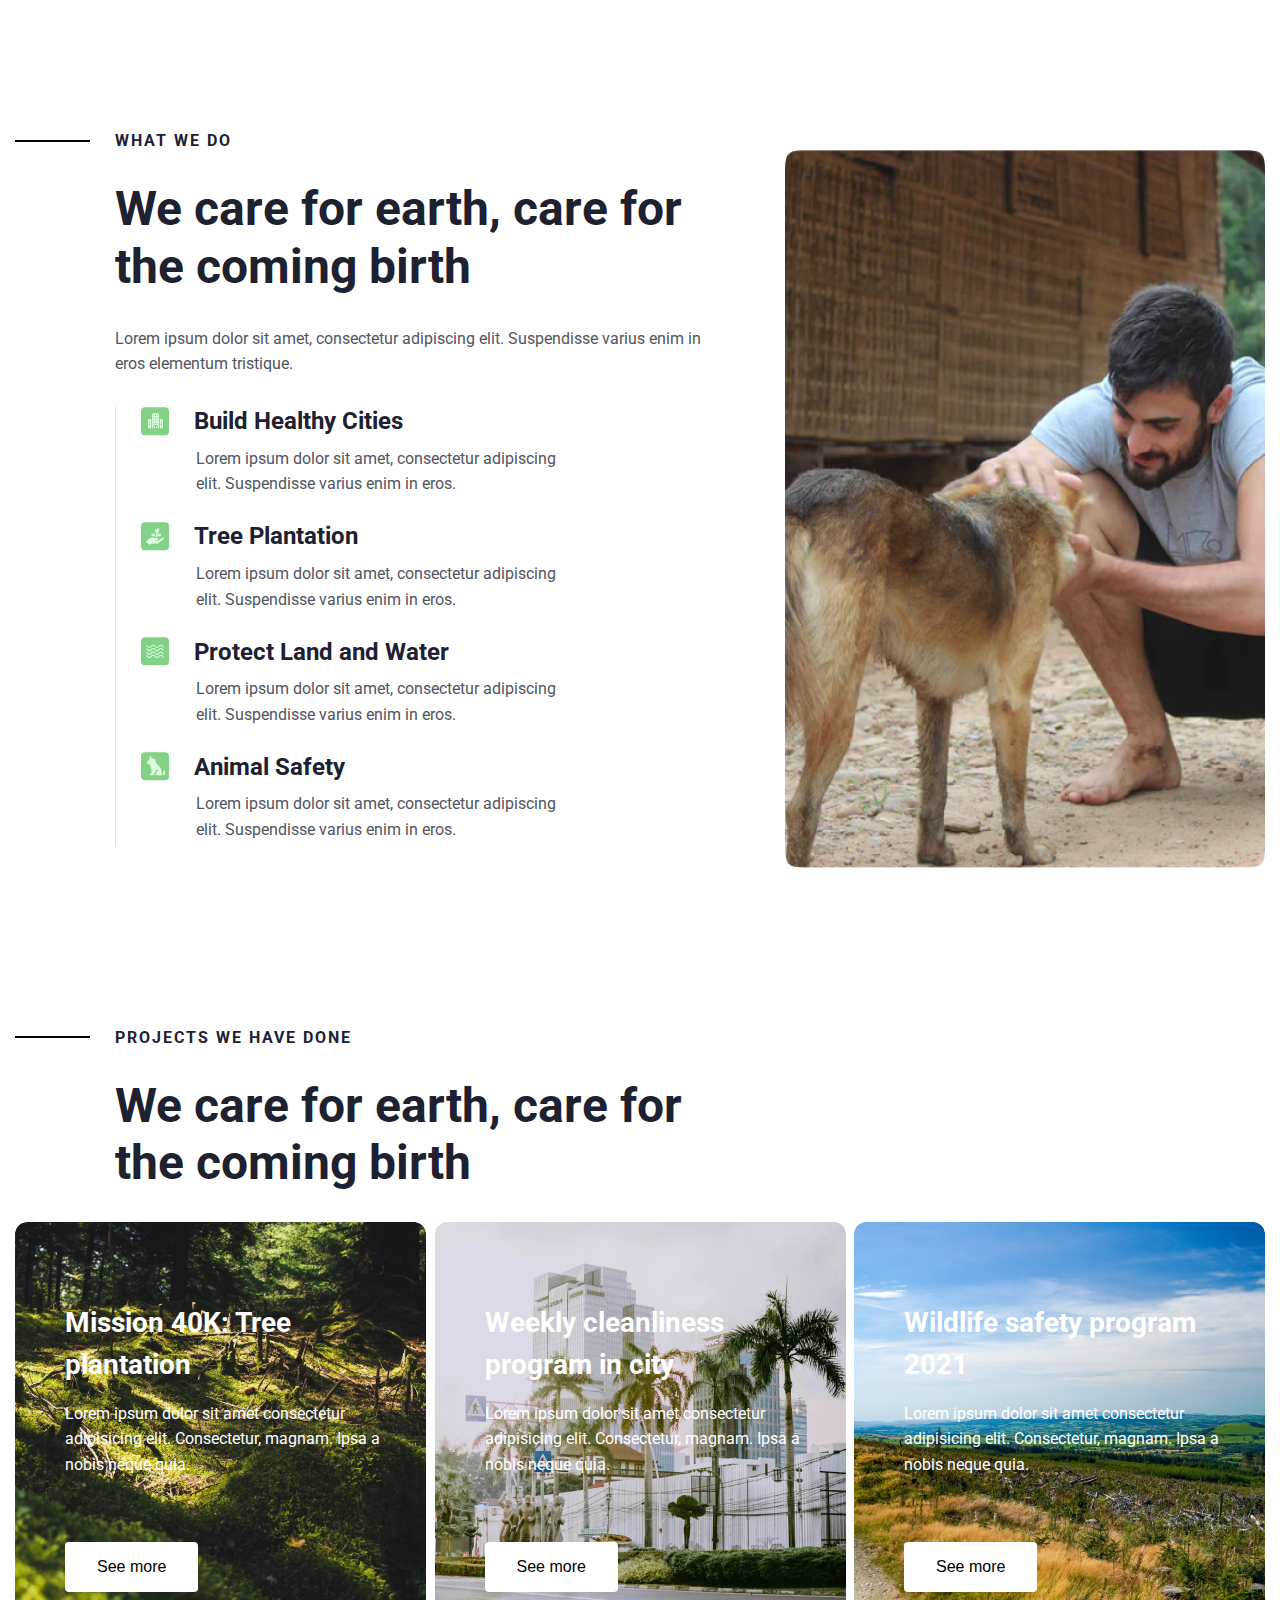
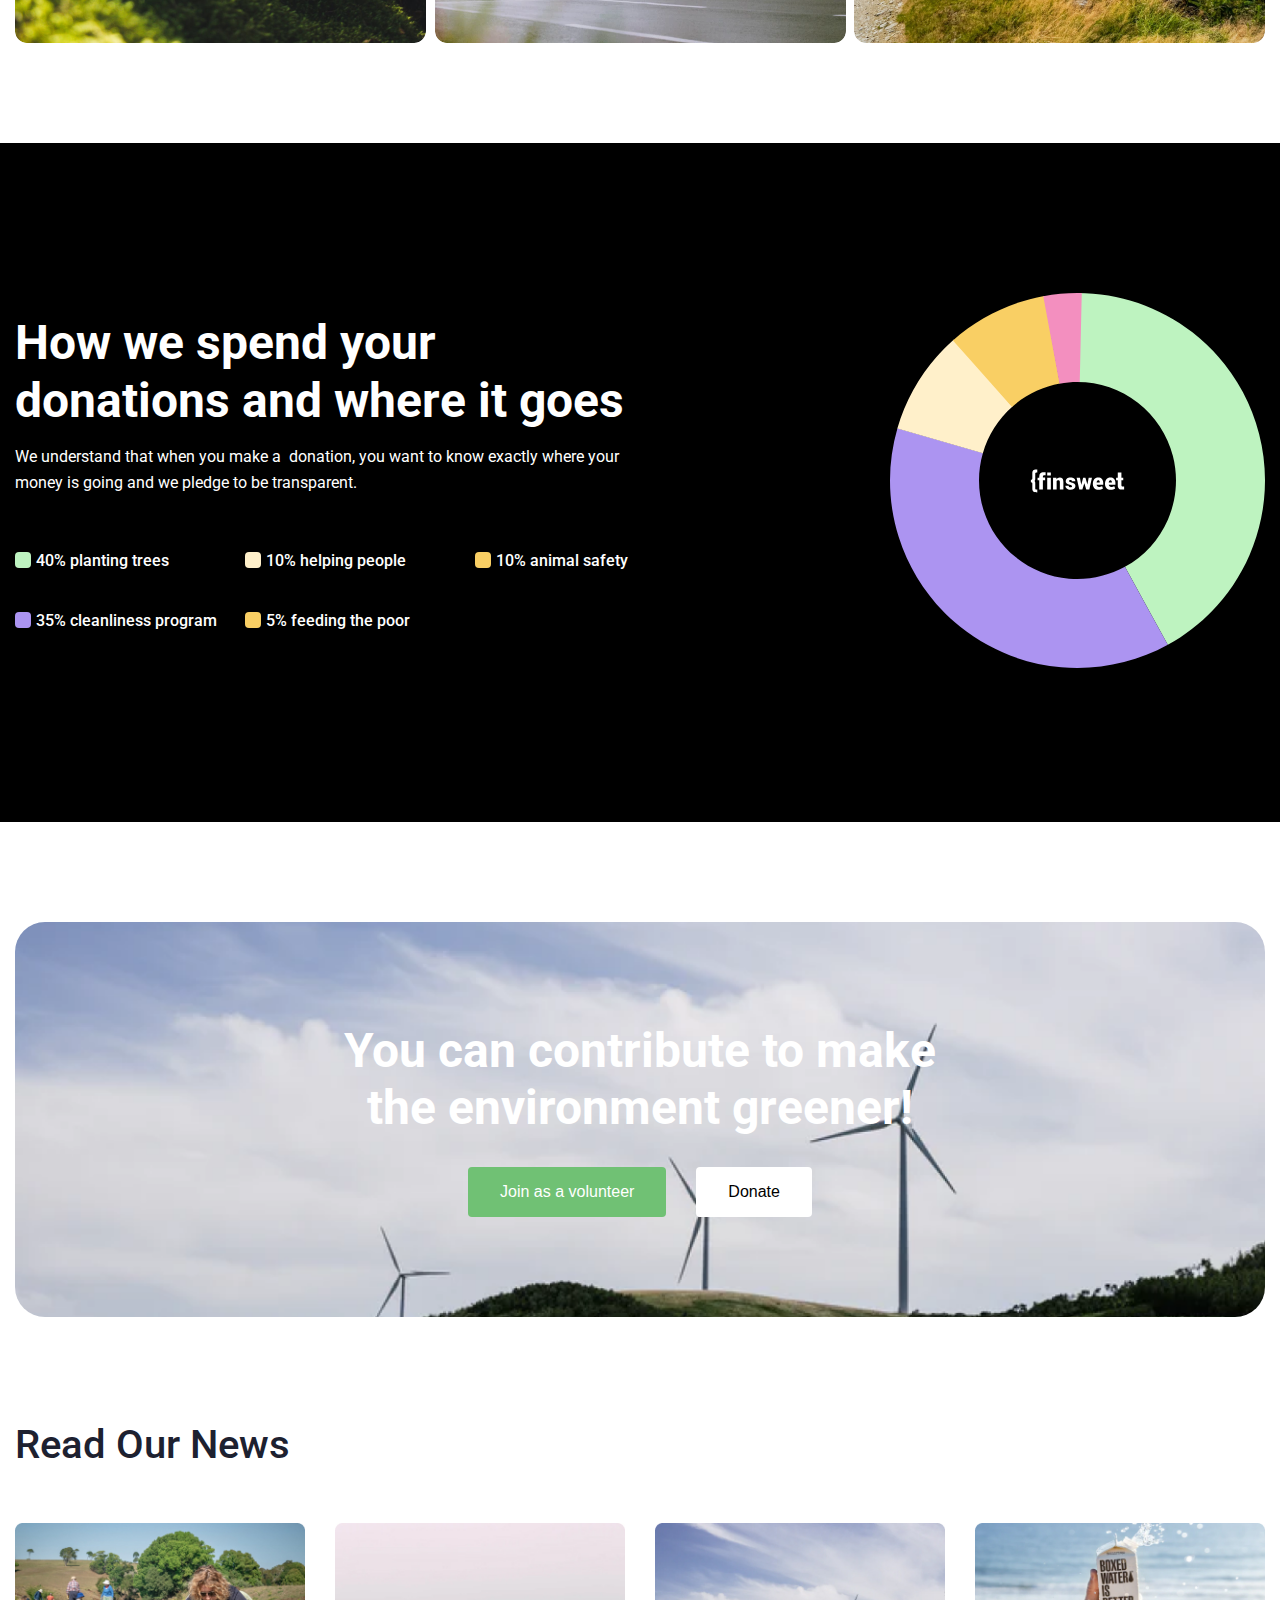
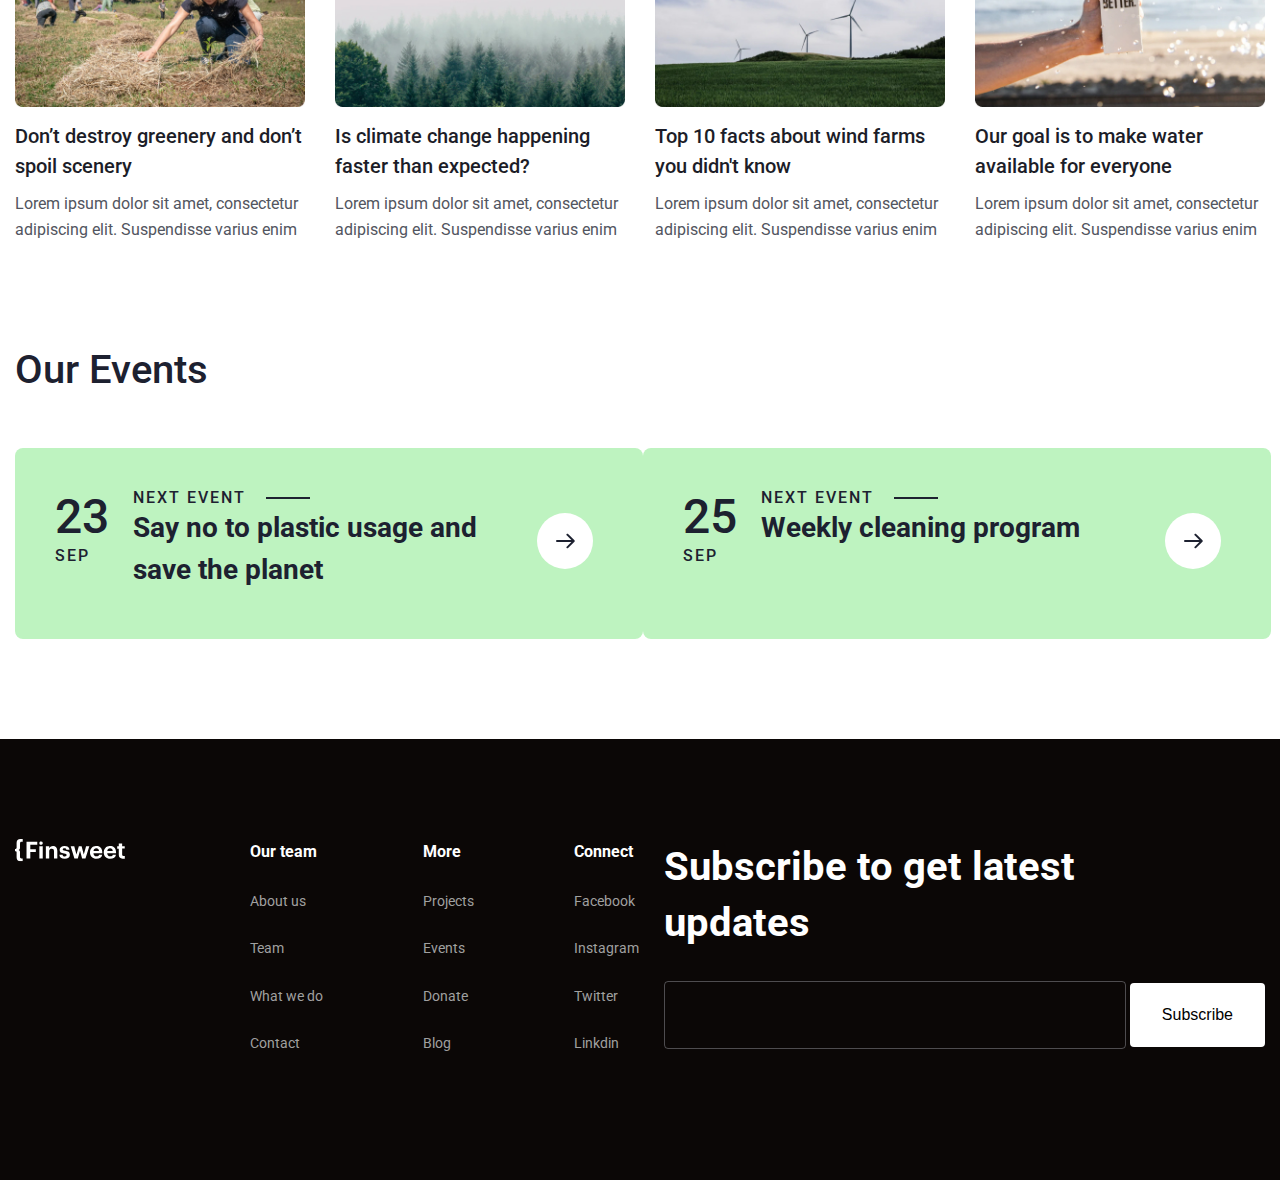
==== commit 70fc09b2: "header and start contact us" ====
--- a/index.html
+++ b/index.html
@@ -5,6 +5,7 @@
   <meta name="viewport" content="width=device-width, initial-scale=1.0">
   <link rel="stylesheet" href="/main/styles/reset.css">
   <link rel="stylesheet" href="/main/styles/day/style.css" id="style-css">
+  <link rel="stylesheet" href="/main/styles/day/home/home-header.css">
   <link rel="preconnect" href="https://fonts.googleapis.com">
   <link rel="preconnect" href="https://fonts.gstatic.com" crossorigin>
   <link href="https://fonts.googleapis.com/css2?family=Concert+One&family=Inter:wght@100;200;300;400;500;600;700;800;900&family=Roboto:ital,wght@0,100;0,300;0,400;0,500;0,700;0,900;1,100;1,300;1,400;1,500;1,700;1,900&display=swap" rel="stylesheet">
@@ -15,19 +16,19 @@
 
   <!-- Header -->
 
-  <header class="header">
-    <div class="container">
-      <div class="header-container">
-        <div class="header-logo">
-          <a href="/index.html" class="header-a"><h1 class="logotype">{Finsweet</h1></a>
+  <header class="header-home">
+    <div class="container">
+      <div class="header-container-home">
+        <div class="header-logo-home">
+          <a href="/index.html" class="header-a-home"><h1 class="logotype-home">{Finsweet</h1></a>
         </div>
         <nav class="header-nav">
           <ul class="header-ul">
-            <li class="header-li"><a href="./main/html/know-about-us.html" class="header-a">About us</a></li>
-            <li class="header-li"><a href="./main/html/what-we-do.html" class="header-a">What We Do</a></li>
-            <li class="header-li"><a href="./main/html/top-news.html" class="header-a">Media</a></li>
-            <li class="header-li"><a href="./main/html/contact-us.html" class="header-a">Contact</a></li>
-            <button class="header-li-donate"><a href="./main/html/donate.html" class="header-a"></a>Donate</button>
+            <li class="header-li-home"><a href="./main/html/know-about-us.html" class="header-a-home">About us</a></li>
+            <li class="header-li-home"><a href="./main/html/what-we-do.html" class="header-a-home">What We Do</a></li>
+            <li class="header-li-home"><a href="./main/html/top-news.html" class="header-a-home">Media</a></li>
+            <li class="header-li-home"><a href="./main/html/contact-us.html" class="header-a-home">Contact</a></li>
+            <button class="header-li-donate-home"><a href="./main/html/donate.html" class="header-a-home"></a>Donate</button>
             <div class="switch">
               <input type="checkbox" class="checkbox" id="btn-dark">
             </div>
@@ -424,7 +425,7 @@
 
   <script async src="/main/js/day-night-script.js"></script>
   <script async src="/main/js/window-volunteer.js"></script>
-  <script async src="/main/js/scroll for index.js"></script>
+  <script async src="/main/js/scroll-for-index.js"></script>
 </main>
 </body>
 </html>--- a/main/styles/day/style.css
+++ b/main/styles/day/style.css
@@ -27,6 +27,11 @@
 /* media (tn) */
 @import url(./top-news/tn-block-1.css);
 /* media (tn) */
+/* contact us */
+@import url(./contact-us/con-us-block-1.css);
+@import url(./contact-us/con-us-block-2.css);
+@import url(./contact-us/con-us-block-3.css);
+/* contact us */
 
 .container {
   margin: 0 auto;
--- a/main/styles/day/home/home-header.css
+++ b/main/styles/day/home/home-header.css
@@ -0,0 +1,116 @@
+.header-home {
+  position: fixed;
+  height: 67px;
+  z-index: 1;
+  width: 100%;
+  transition: .2s linear;
+}
+
+.header_active {
+  background: rgba(0, 0, 0, 0.5);
+}
+
+.header-container-home {
+  display: flex;
+  justify-content: space-between;
+  align-items: center;
+  padding: 0 20px;
+}
+
+.logotype-home {
+  font-size: 24px;
+  font-weight: 800;
+  width: 100px;
+  color: #fff;
+  transition: 0.2s;
+}
+
+.logotype-home:hover {
+  color: #707070;
+}
+
+.header-logo-home {
+  margin-top: 15px;
+  font-weight: 800;
+}
+
+.header-ul {
+  display: flex;
+  
+}
+
+.header-a-home {
+  color: #fff;
+	text-decoration: none;
+  transition: 0.2s;
+}
+
+.header-a-home:hover {
+	color: #707070;
+}
+
+.header-li-home {
+  font-size: 16px;
+  display: inline-block;
+  margin-top: 24px;
+  margin-left: 40px;
+  cursor: pointer;
+}
+
+.header-li-donate-home {
+  padding: 12px 32px;
+
+  color: black;
+  display: inline-block;
+  margin-top: 12px;
+  margin-left: 40px;
+  border-radius: 4px;
+  border: none;
+  cursor: pointer;
+  transition: all 0.2s;
+}
+
+.header-li-donate-home:hover {
+  background: #6e6e6e;
+}
+
+.checkbox {
+  position: relative;
+  width: 54px;
+  height: 30px;
+  appearance: none;
+  background: #f2f2f2;
+  border-radius: 20px;
+  transition: .5s;
+  box-shadow: inset 0 0 5px rgba(0, 0, 0,.2);
+  cursor: pointer;
+}
+
+.switch {
+  margin-top: 20px;
+  margin-left: 20px;
+}
+
+
+.checkbox:checked {
+  background: #4f4f4f;
+}
+
+.checkbox::before {
+  content: '';
+  position: absolute;
+  width: 20px;
+  height: 20px;
+  border-radius: 50%;
+  top: 5px;
+  left: 5px;
+  background: #fff;
+  box-shadow: 0 0 5px rgba(0, 0, 0,.2);
+  transition: .5s;
+  transform: scale(1.2);
+}
+
+.checkbox:checked[type="checkbox"]::before {
+  left: 29px;
+  background: rgb(24, 23, 23);
+}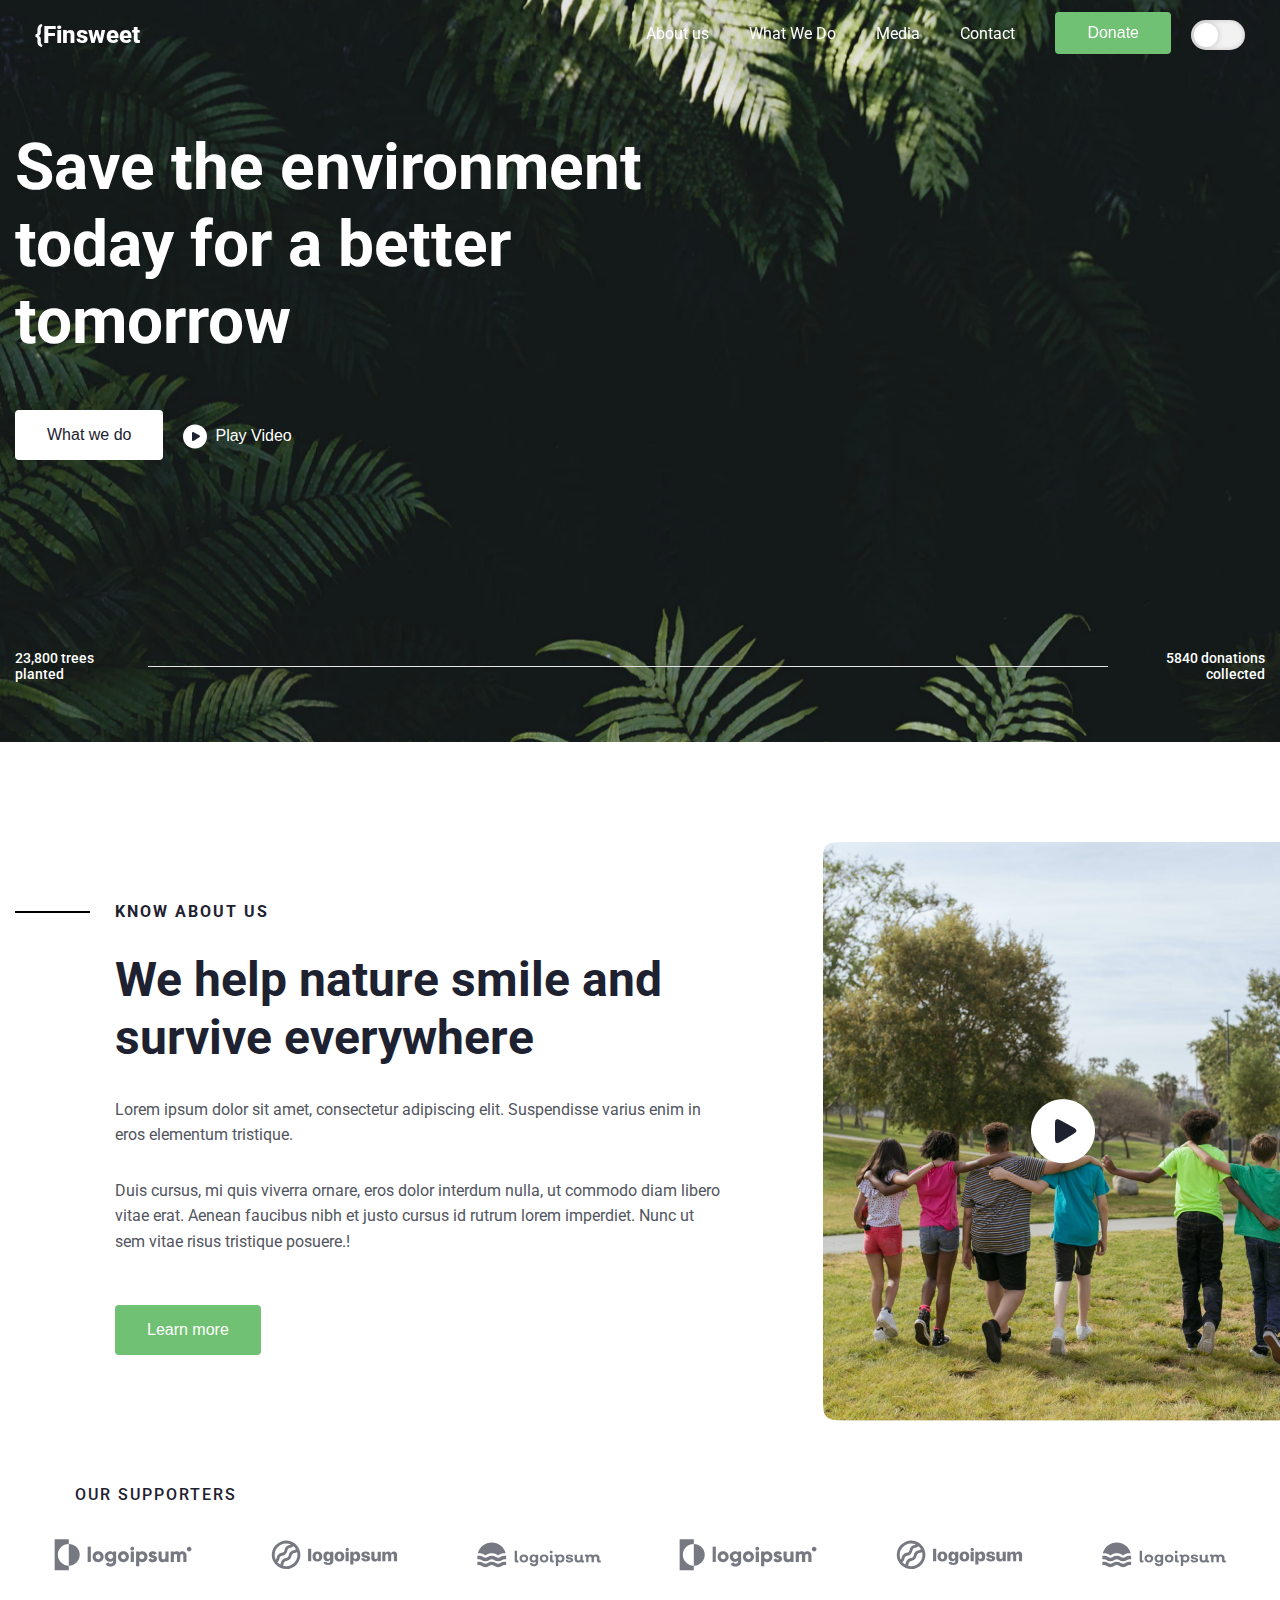
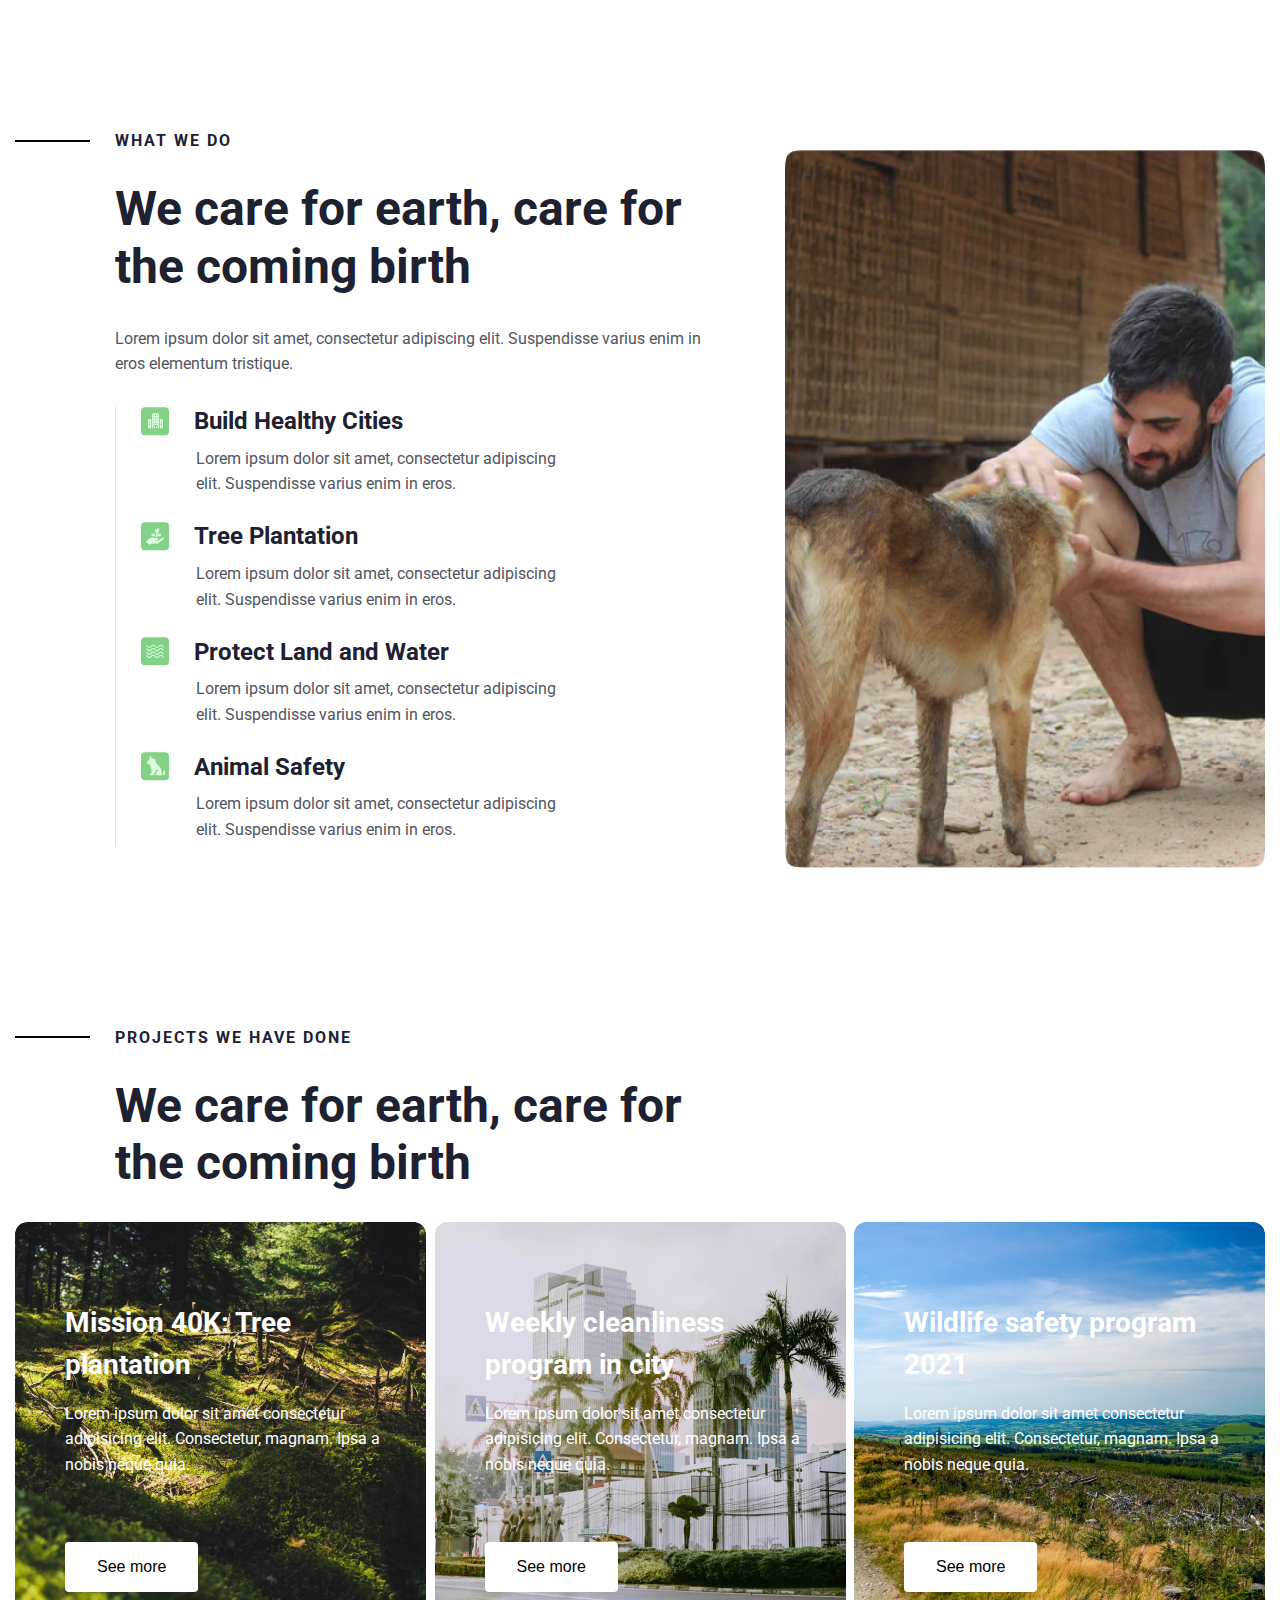
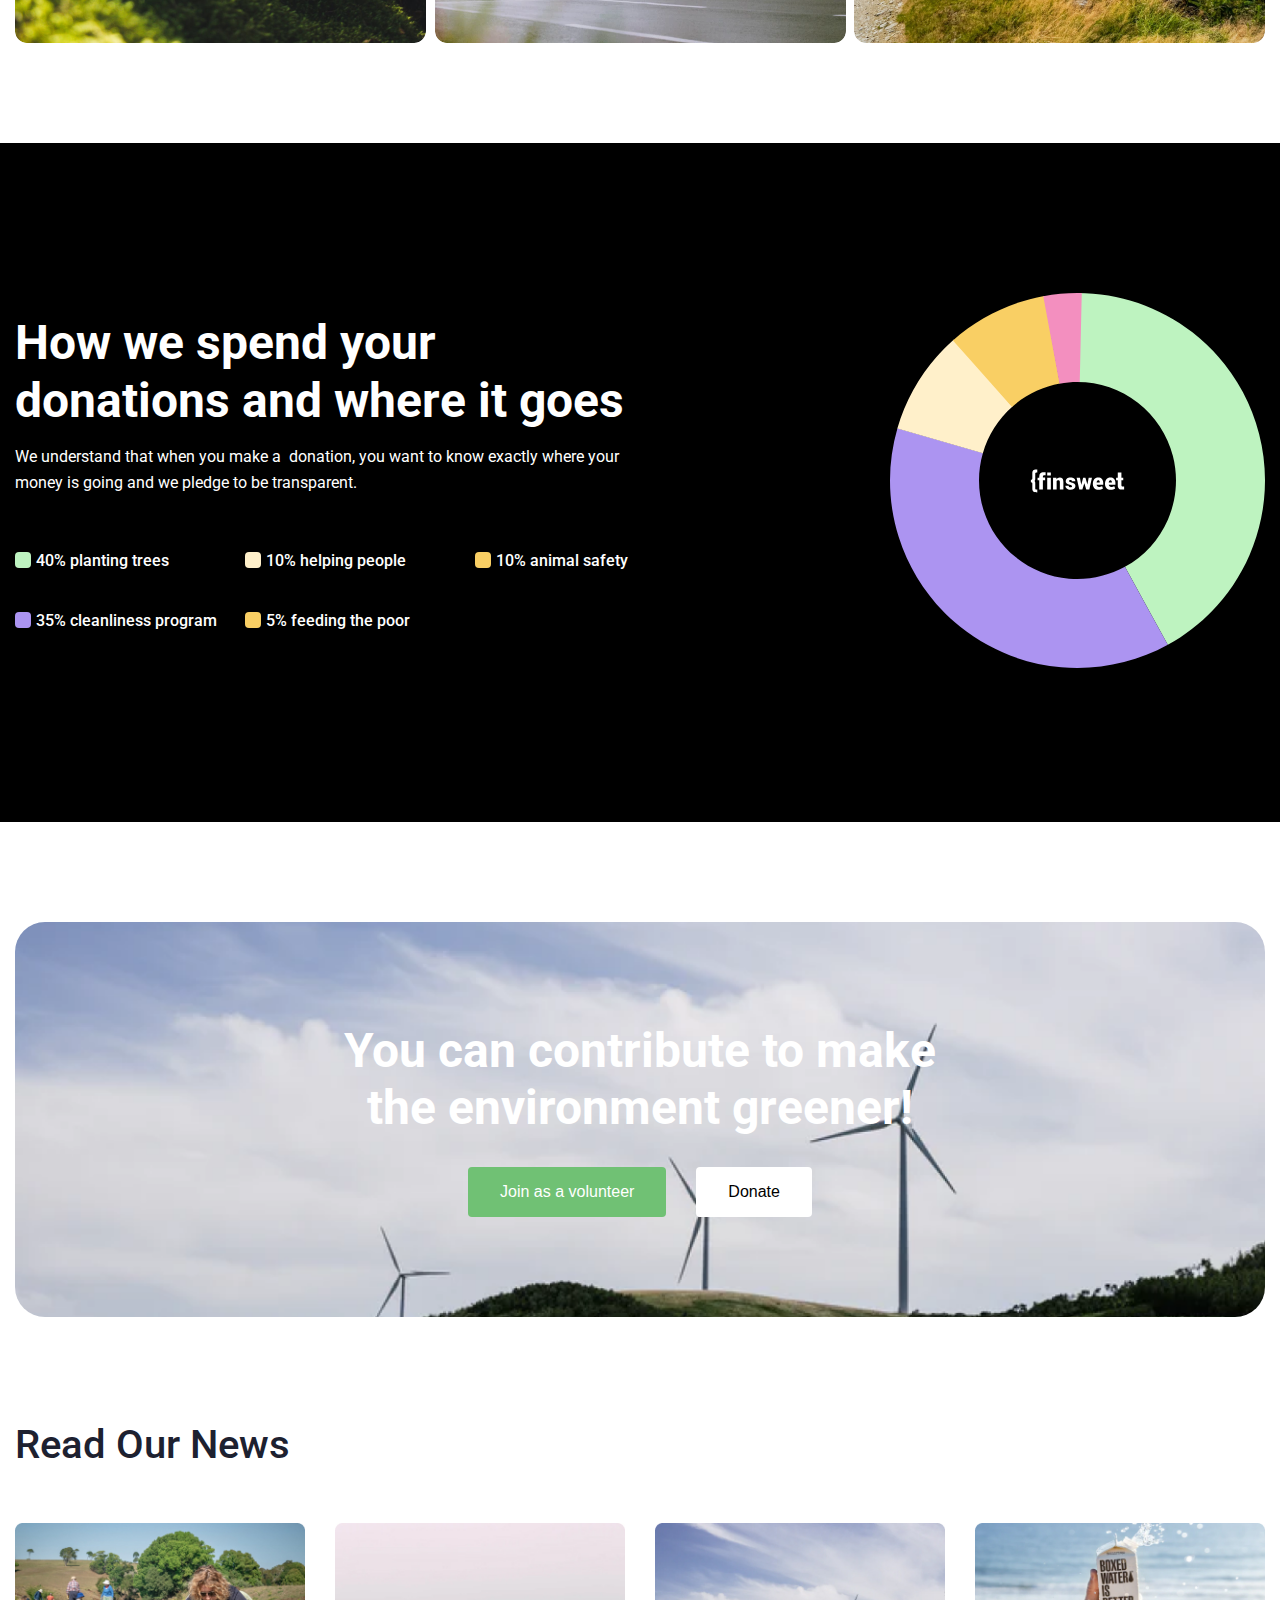
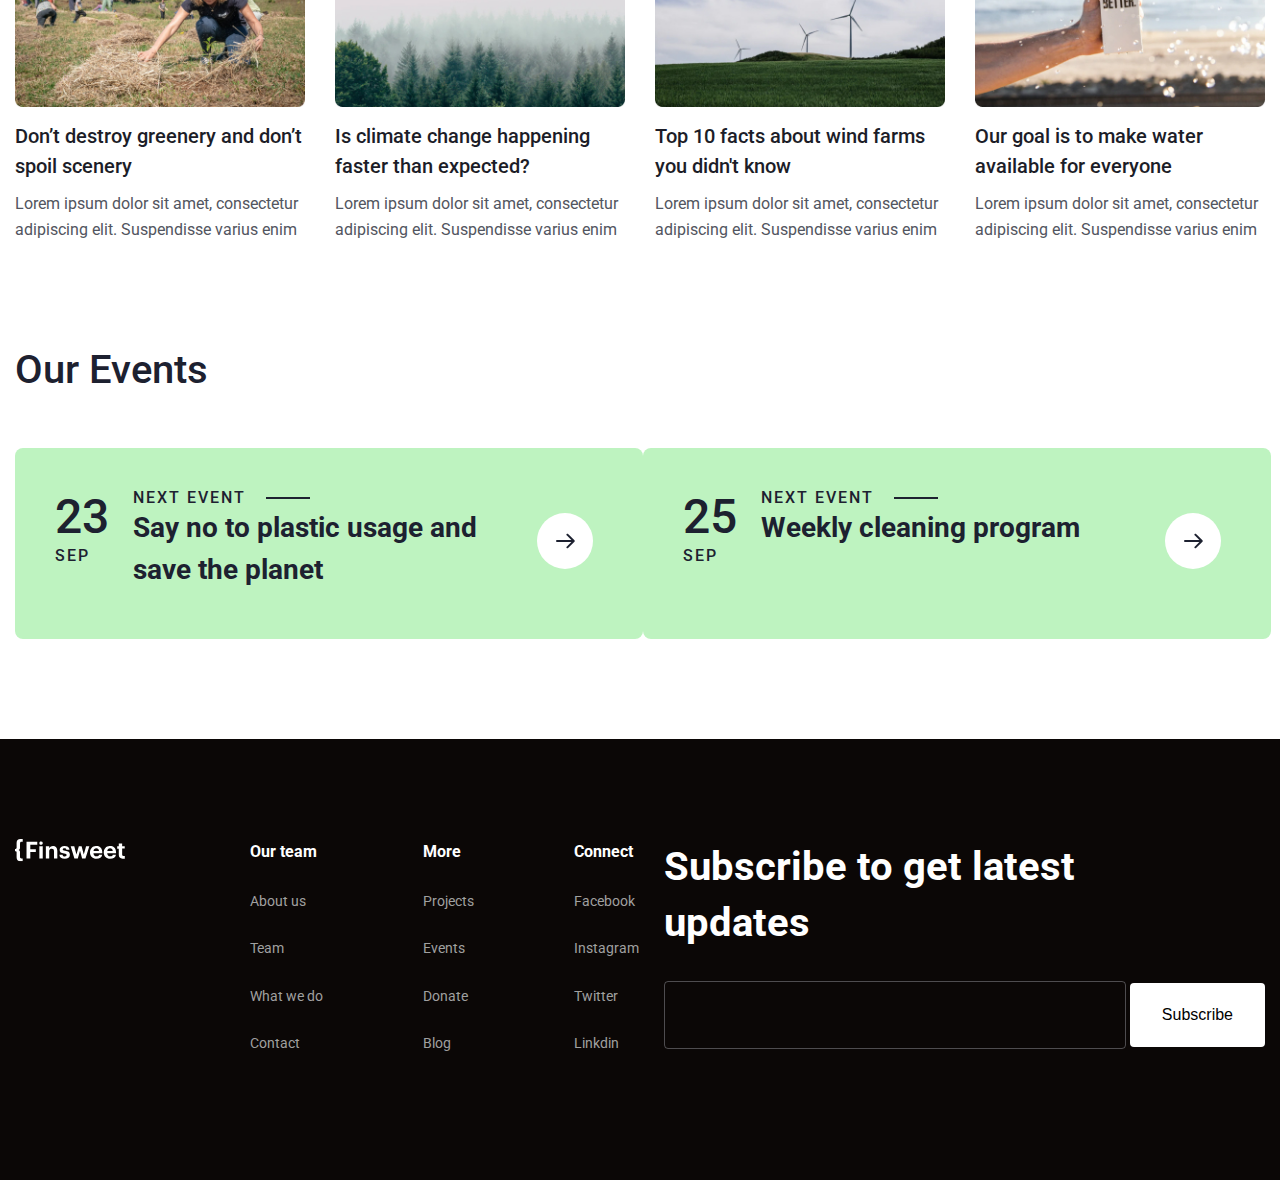
==== commit 50c87070: "page donate done" ====
--- a/index.html
+++ b/index.html
@@ -28,7 +28,7 @@
             <li class="header-li-home"><a href="./main/html/what-we-do.html" class="header-a-home">What We Do</a></li>
             <li class="header-li-home"><a href="./main/html/top-news.html" class="header-a-home">Media</a></li>
             <li class="header-li-home"><a href="./main/html/contact-us.html" class="header-a-home">Contact</a></li>
-            <button class="header-li-donate-home"><a href="./main/html/donate.html" class="header-a-home"></a>Donate</button>
+            <button class="header-li-donate-home"><a href="./main/html/donate.html" class="header-a-home">Donate</a></button>
             <div class="switch">
               <input type="checkbox" class="checkbox" id="btn-dark">
             </div>
--- a/main/styles/day/style.css
+++ b/main/styles/day/style.css
@@ -32,6 +32,11 @@
 @import url(./contact-us/con-us-block-2.css);
 @import url(./contact-us/con-us-block-3.css);
 /* contact us */
+/* donate */
+@import url(./donate/donate-block-1.css);
+@import url(./donate/donate-block-2.css);
+@import url(./donate/donate-block-3.css);
+/* donate */
 
 .container {
   margin: 0 auto;
--- a/main/styles/day/home/home-header.css
+++ b/main/styles/day/home/home-header.css
@@ -59,8 +59,6 @@
 
 .header-li-donate-home {
   padding: 12px 32px;
-
-  color: black;
   display: inline-block;
   margin-top: 12px;
   margin-left: 40px;
@@ -68,10 +66,11 @@
   border: none;
   cursor: pointer;
   transition: all 0.2s;
+  background: #70C174;
 }
 
 .header-li-donate-home:hover {
-  background: #6e6e6e;
+  background: var(--Green-primary, #446445);
 }
 
 .checkbox {
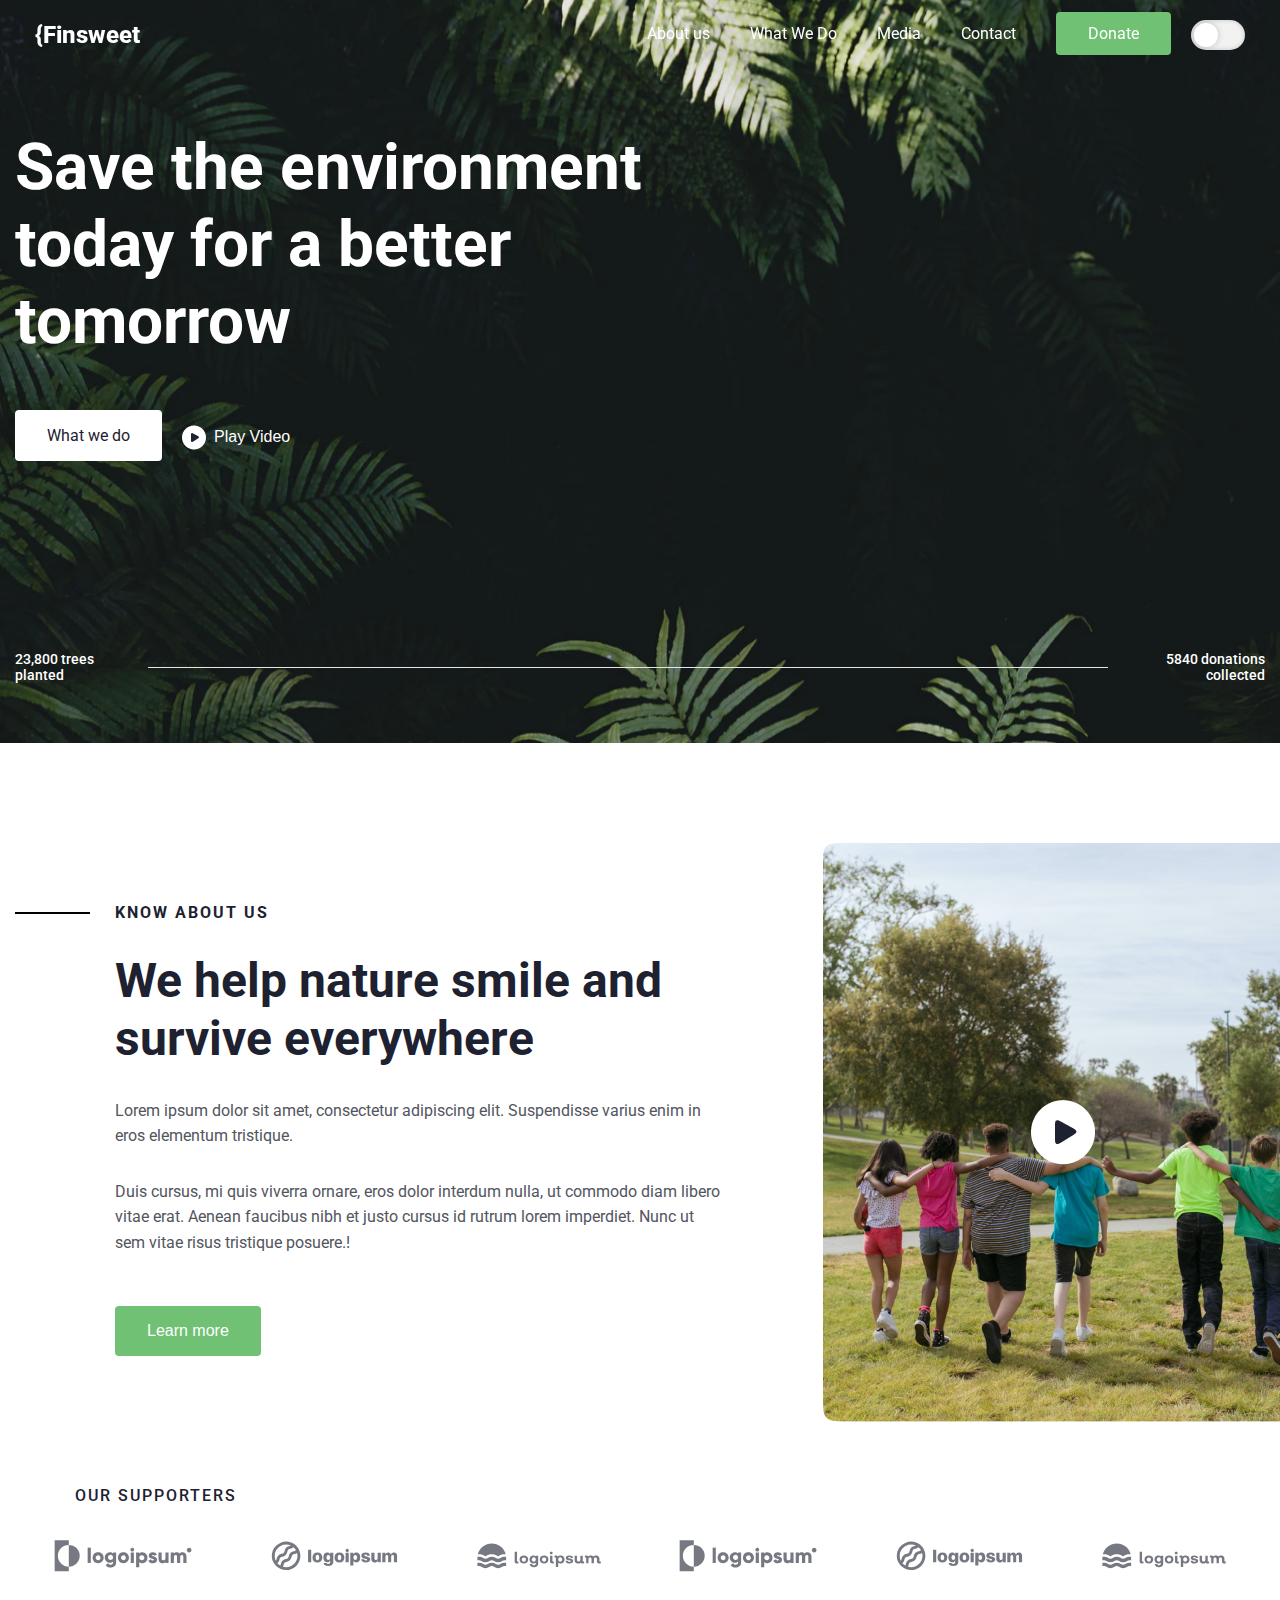
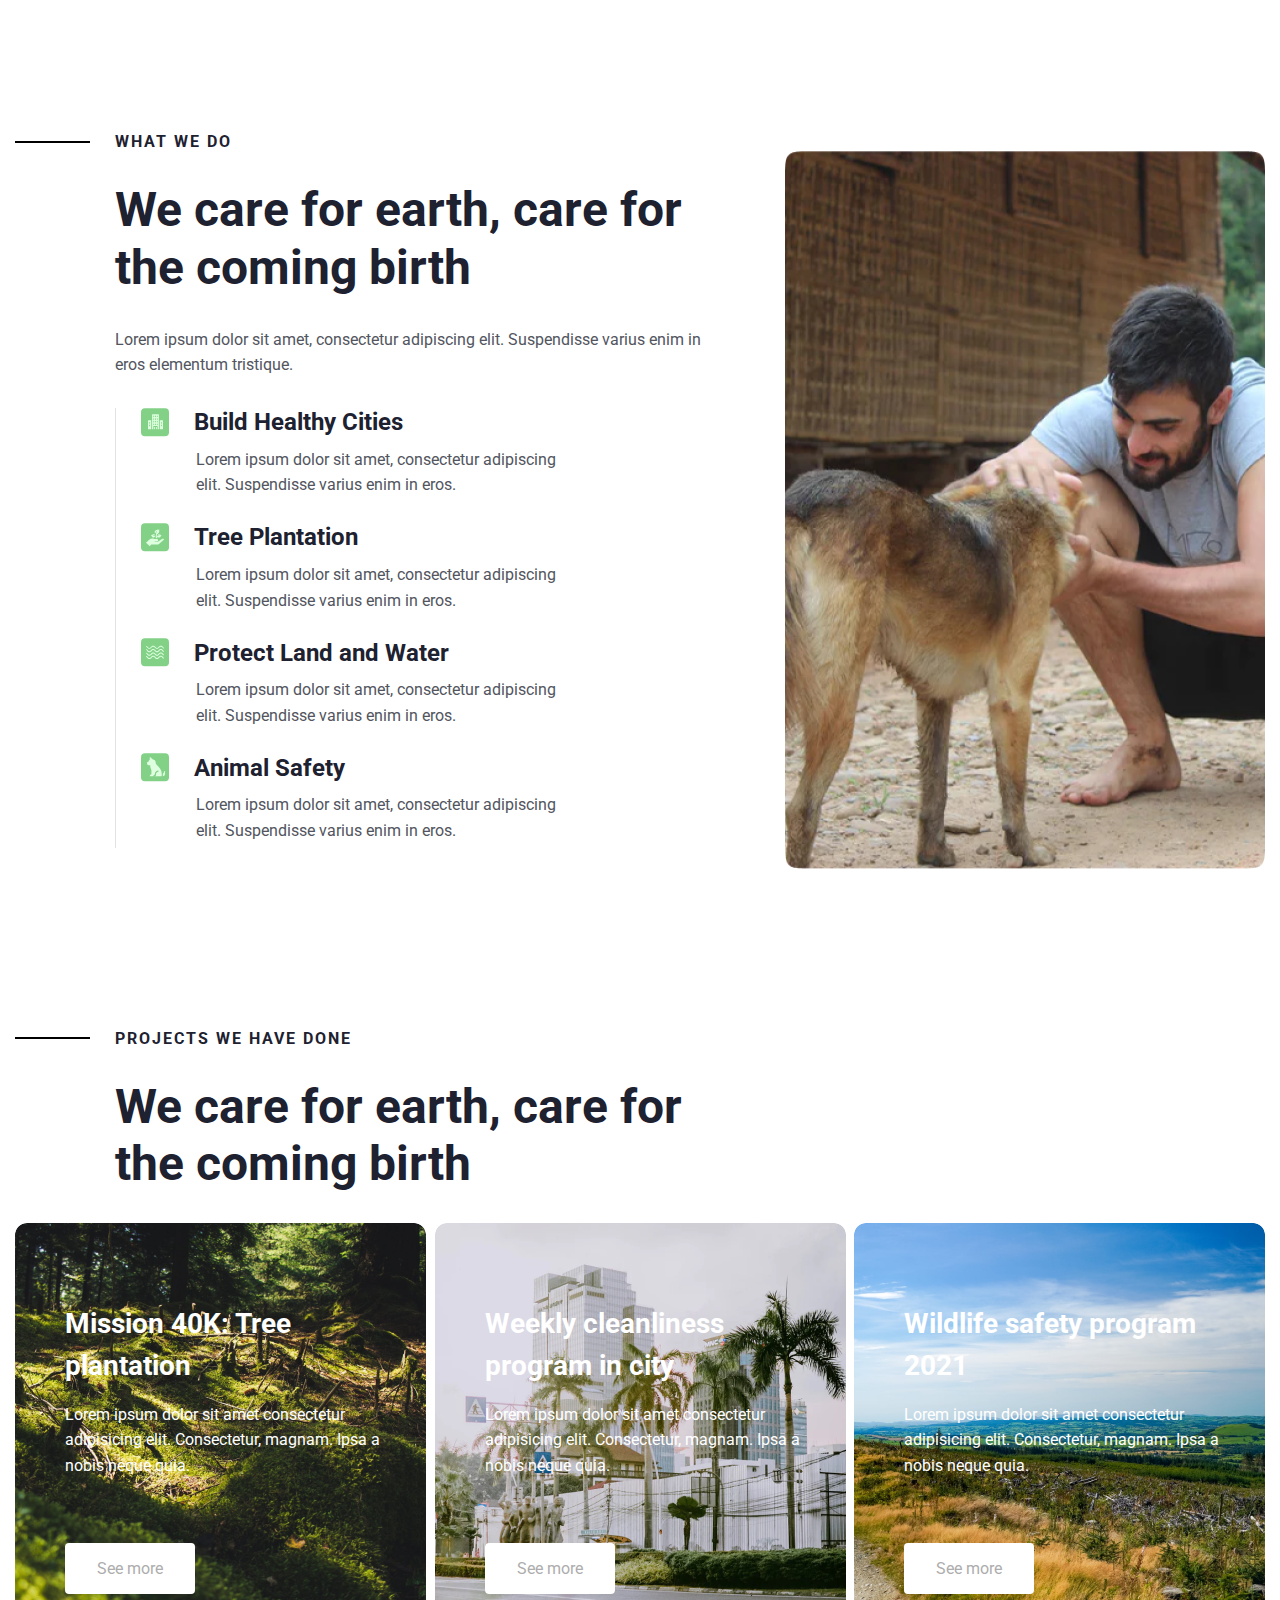
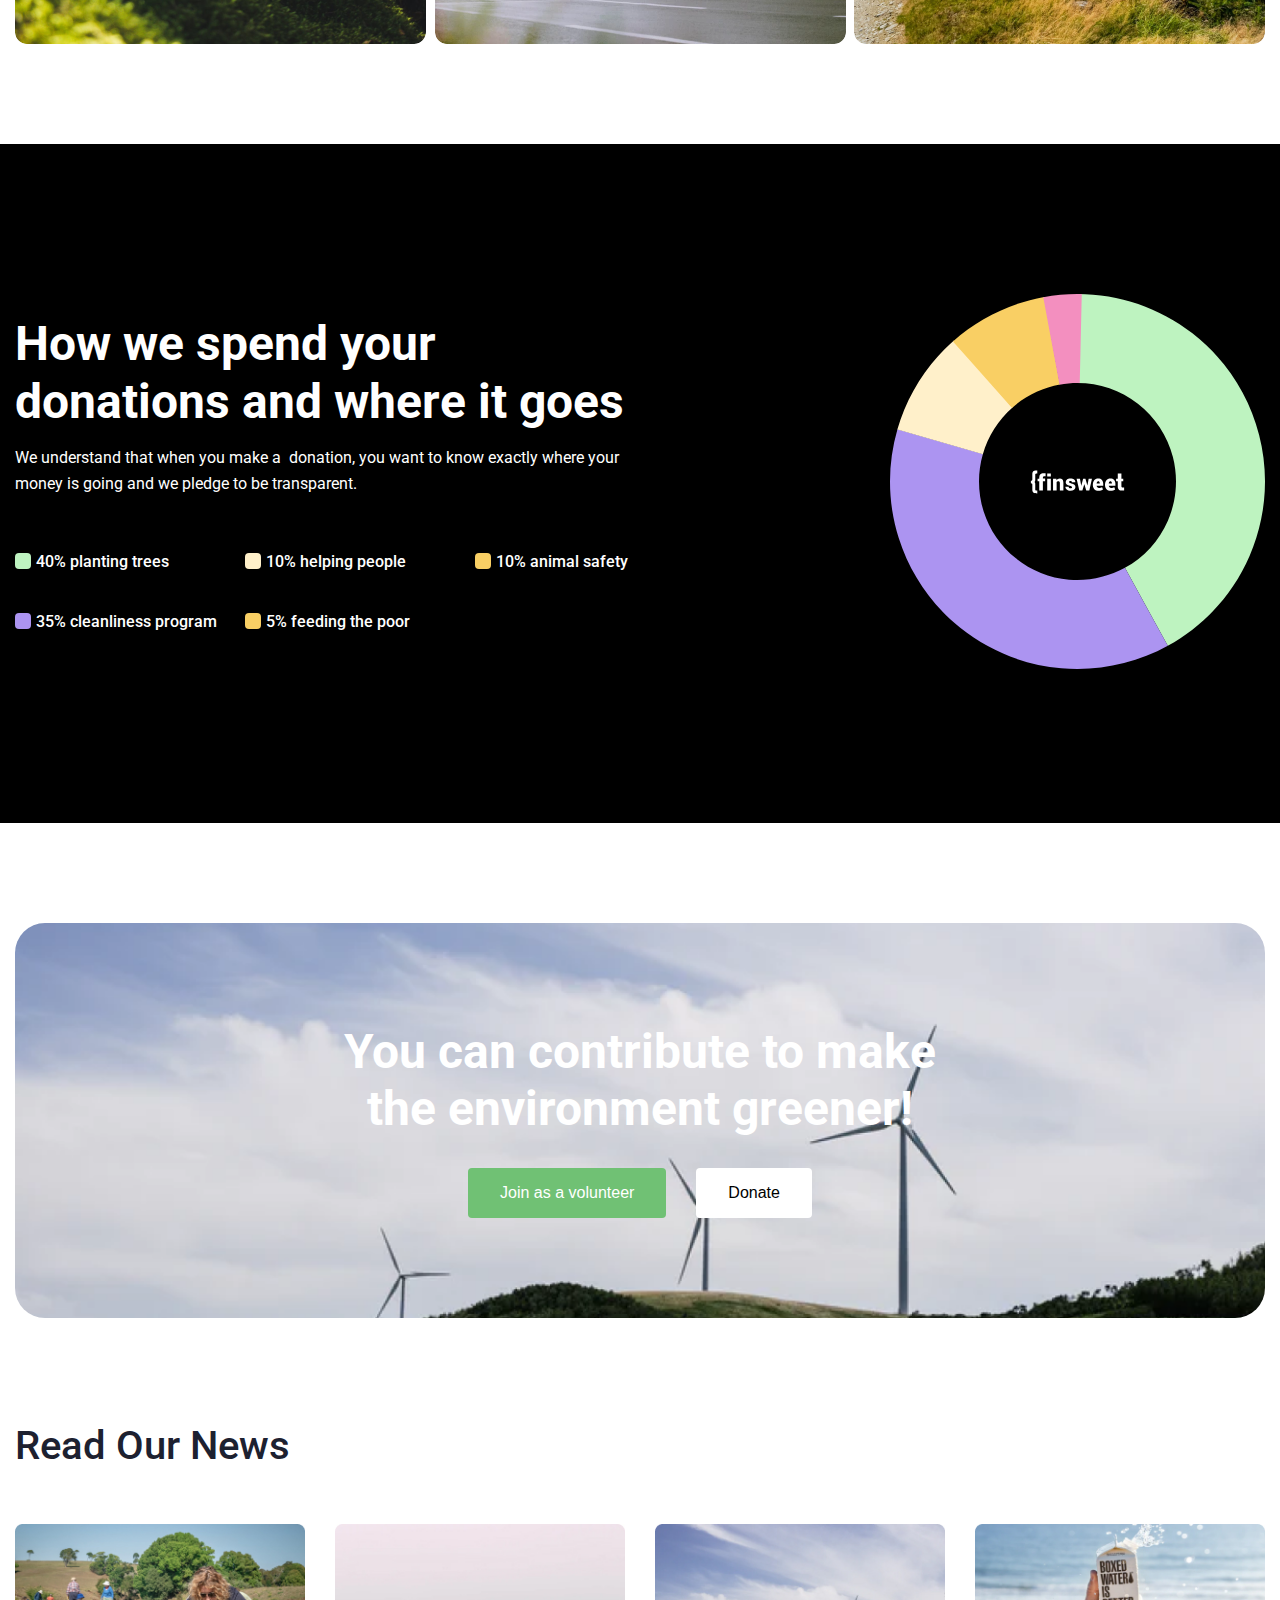
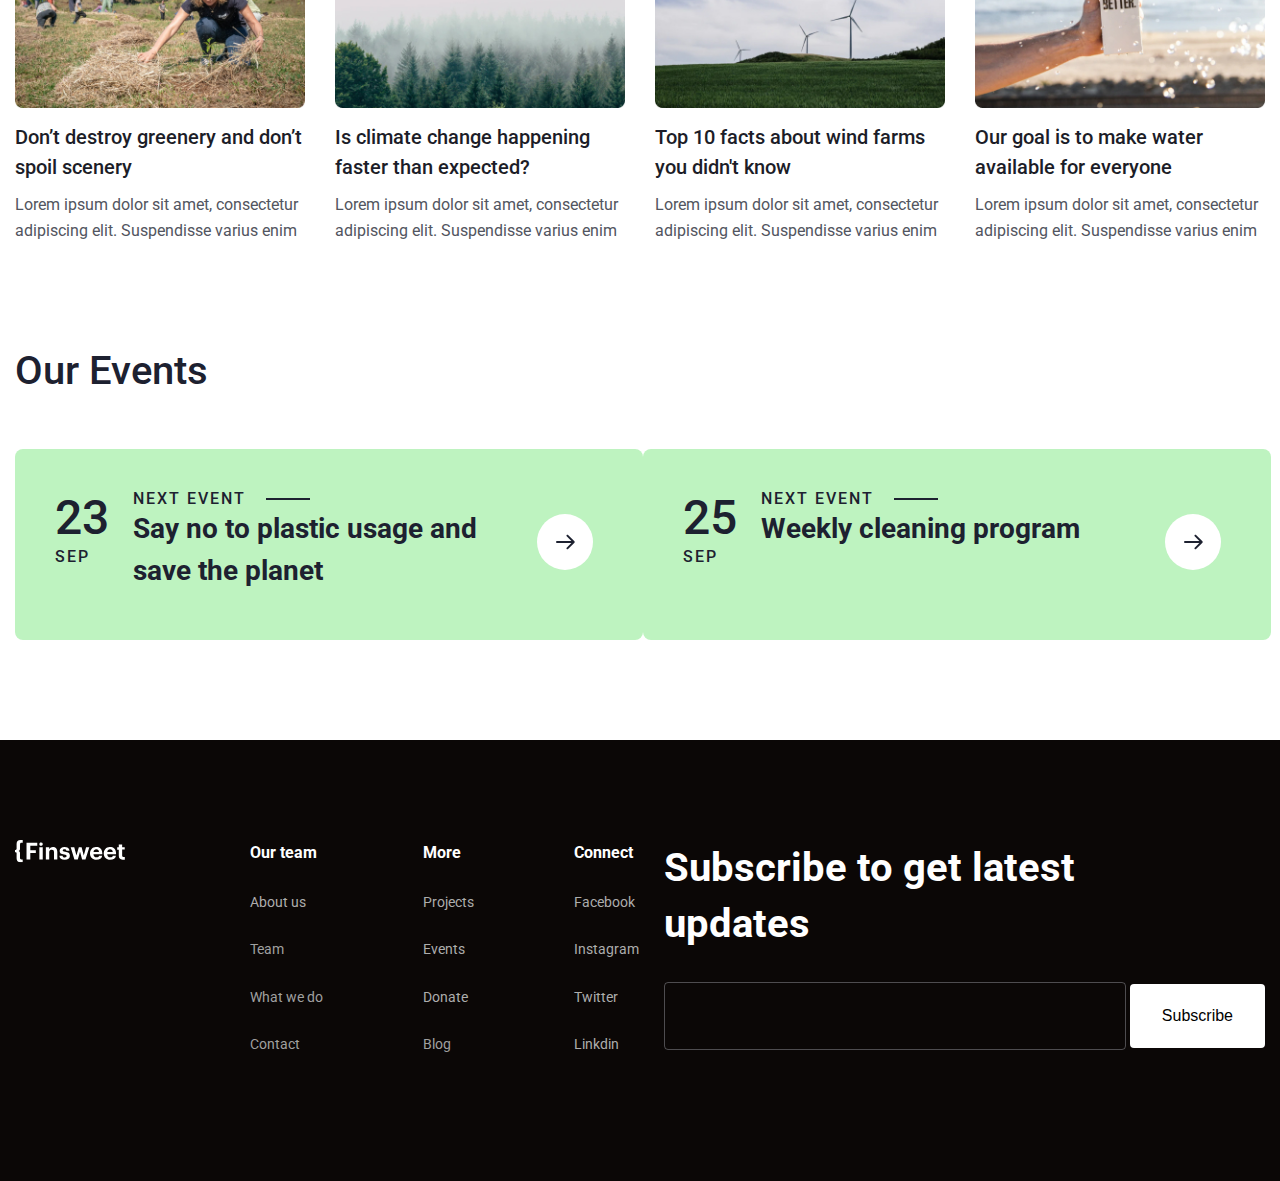
==== commit 8d7db2ee: "two pages" ====
--- a/index.html
+++ b/index.html
@@ -20,7 +20,7 @@
     <div class="container">
       <div class="header-container-home">
         <div class="header-logo-home">
-          <a href="/index.html" class="header-a-home"><h1 class="logotype-home">{Finsweet</h1></a>
+          <a href="/index.html" class="header-a-home"><h1 class="logotype-home" >{Finsweet</h1></a>
         </div>
         <nav class="header-nav">
           <ul class="header-ul">
@@ -28,7 +28,7 @@
             <li class="header-li-home"><a href="./main/html/what-we-do.html" class="header-a-home">What We Do</a></li>
             <li class="header-li-home"><a href="./main/html/top-news.html" class="header-a-home">Media</a></li>
             <li class="header-li-home"><a href="./main/html/contact-us.html" class="header-a-home">Contact</a></li>
-            <button class="header-li-donate-home"><a href="./main/html/donate.html" class="header-a-home">Donate</a></button>
+            <li><a href="./main/html/donate.html" class="header-a-home header-li-donate-home">Donate</a></li>
             <div class="switch">
               <input type="checkbox" class="checkbox" id="btn-dark">
             </div>
@@ -47,7 +47,7 @@
       <div class="bg-box-left">
         <p class="words-bg">Save the environment today for a better tomorrow</p>
         <div class="middle-bg">
-          <button class="btn-bg">What we do</button>
+          <a href="./main/html/what-we-do.html" class="btn-bg">What we do</a>
           <button class="btn-bg-play"><img src="/main/img/svg/playicon.svg" alt="play">Play Video</button>
         </div>
         <div class="bottom-bg">
@@ -169,21 +169,21 @@
           <h3 class="block-3-h3-card">Mission 40K: Tree plantation</h3>
           <p class="block-3-p-card">Lorem ipsum dolor sit amet consectetur adipisicing elit. 
             Consectetur, magnam. Ipsa a nobis neque quia.</p>
-          <button class="block-3-btn">See more</button>
+            <a href="./main/html/our-project.html" class="block-3-btn">See more</a>
         </div>
 
         <div class="img2-block-3">
           <h3 class="block-3-h3-card">Weekly cleanliness program in city</h3>
           <p class="block-3-p-card">Lorem ipsum dolor sit amet consectetur adipisicing elit. 
             Consectetur, magnam. Ipsa a nobis neque quia.</p>
-          <button class="block-3-btn">See more</button>
+            <a href="./main/html/say-no-plastic.html" class="block-3-btn">See more</a>
         </div>
 
         <div class="img3-block-3">
           <h3 class="block-3-h3-card">Wildlife safety program 2021</h3>
           <p class="block-3-p-card">Lorem ipsum dolor sit amet consectetur adipisicing elit. 
             Consectetur, magnam. Ipsa a nobis neque quia.</p>
-          <button class="block-3-btn">See more</button>
+          <a href="./main/html/climate-change.html" class="block-3-btn">See more</a>
         </div>
 
       </div>
@@ -344,10 +344,10 @@
             <h3 class="block-7-h3-2">Say no to plastic usage and save the planet</h3>
           </div>
           <div class="block-7-div-3">
-            <svg xmlns="http://www.w3.org/2000/svg" width="56" height="56" viewBox="0 0 56 56" fill="none">
+            <a href="./main/html/say-no-plastic.html"><svg xmlns="http://www.w3.org/2000/svg" width="56" height="56" viewBox="0 0 56 56" fill="none" class="our-event-btn">
               <circle cx="28" cy="28" r="28" fill="white"/>
               <path d="M37.4571 28.7071C37.8476 28.3166 37.8476 27.6834 37.4571 27.2929L31.0931 20.9289C30.7026 20.5384 30.0695 20.5384 29.6789 20.9289C29.2884 21.3195 29.2884 21.9526 29.6789 22.3431L35.3358 28L29.6789 33.6569C29.2884 34.0474 29.2884 34.6805 29.6789 35.0711C30.0695 35.4616 30.7026 35.4616 31.0931 35.0711L37.4571 28.7071ZM19.25 29L36.75 29L36.75 27L19.25 27L19.25 29Z" fill="#1D2130"/>
-            </svg>
+            </svg></a>
           </div>
         </div>
         <div class="block-7-right">
@@ -363,10 +363,10 @@
             <h3 class="block-7-h3-2">Weekly cleaning program</h3>
           </div>
           <div class="block-7-div-3">
-            <svg xmlns="http://www.w3.org/2000/svg" width="56" height="56" viewBox="0 0 56 56" fill="none">
+            <a href="./main/html/say-no-plastic.html"><svg xmlns="http://www.w3.org/2000/svg" width="56" height="56" viewBox="0 0 56 56" fill="none" class="our-event-btn">
               <circle cx="28" cy="28" r="28" fill="white"/>
               <path d="M37.4571 28.7071C37.8476 28.3166 37.8476 27.6834 37.4571 27.2929L31.0931 20.9289C30.7026 20.5384 30.0695 20.5384 29.6789 20.9289C29.2884 21.3195 29.2884 21.9526 29.6789 22.3431L35.3358 28L29.6789 33.6569C29.2884 34.0474 29.2884 34.6805 29.6789 35.0711C30.0695 35.4616 30.7026 35.4616 31.0931 35.0711L37.4571 28.7071ZM19.25 29L36.75 29L36.75 27L19.25 27L19.25 29Z" fill="#1D2130"/>
-            </svg>
+            </svg></a>
           </div>
         </div>
       </div>
@@ -384,19 +384,19 @@
           <div class="footer-middle-1">
             <h3>Our team</h3>
             <ul class="footer-ul">
-              <li>About us</li>
+              <li><a href="./main/html/know-about-us.html">About us</a></li>
               <li>Team</li>
-              <li>What we do</li>
-              <li>Contact</li>
+              <li><a href="./main/html/what-we-do.html"></a>What we do</li>
+              <li><a href="./main/html/contact-us.html"></a>Contact</li>
             </ul>
           </div>
 
           <div class="footer-middle-1">
             <h3>More</h3>
             <ul class="footer-ul">
-              <li>Projects</li>
-              <li>Events</li>
-              <li>Donate</li>
+              <li><a href="./main/html/our-project.html">Projects</a></li>
+              <li><a href="./main/html/say-no-plastic.html">Events</a></li>
+              <li><a href="./main/html/donate.html">Donate</a></li>
               <li>Blog</li>
             </ul>
           </div>
@@ -404,10 +404,10 @@
           <div class="footer-middle-1">
             <h3>Connect</h3>
             <ul class="footer-ul">
-              <li>Facebook</li>
-              <li>Instagram</li>
-              <li>Twitter</li>
-              <li>Linkdin</li>
+              <li><a href="https://www.facebook.com/">Facebook</a></li>
+              <li><a href="https://www.instagram.com">Instagram</a></li>
+              <li><a href="https://twitter.com/">Twitter</a></li>
+              <li><a href="https://www.linkedin.com/in/dmitryprokop/">Linkdin</a></li>
             </ul>
           </div>
 
--- a/main/styles/day/style.css
+++ b/main/styles/day/style.css
@@ -37,6 +37,18 @@
 @import url(./donate/donate-block-2.css);
 @import url(./donate/donate-block-3.css);
 /* donate */
+/* project */
+@import url(./our-project/prj-block-1.css);
+@import url(./our-project/prj-block-2.css);
+/* project */
+/* climate */
+@import url(./climate/climate-block-1.css);
+/* climate */
+/* plastic */
+@import url(./plastic/plastic-block-1.css);
+@import url(./plastic/plastic-block-2.css);
+@import url(./plastic/plastic-block-3.css);
+/* plastic */
 
 .container {
   margin: 0 auto;
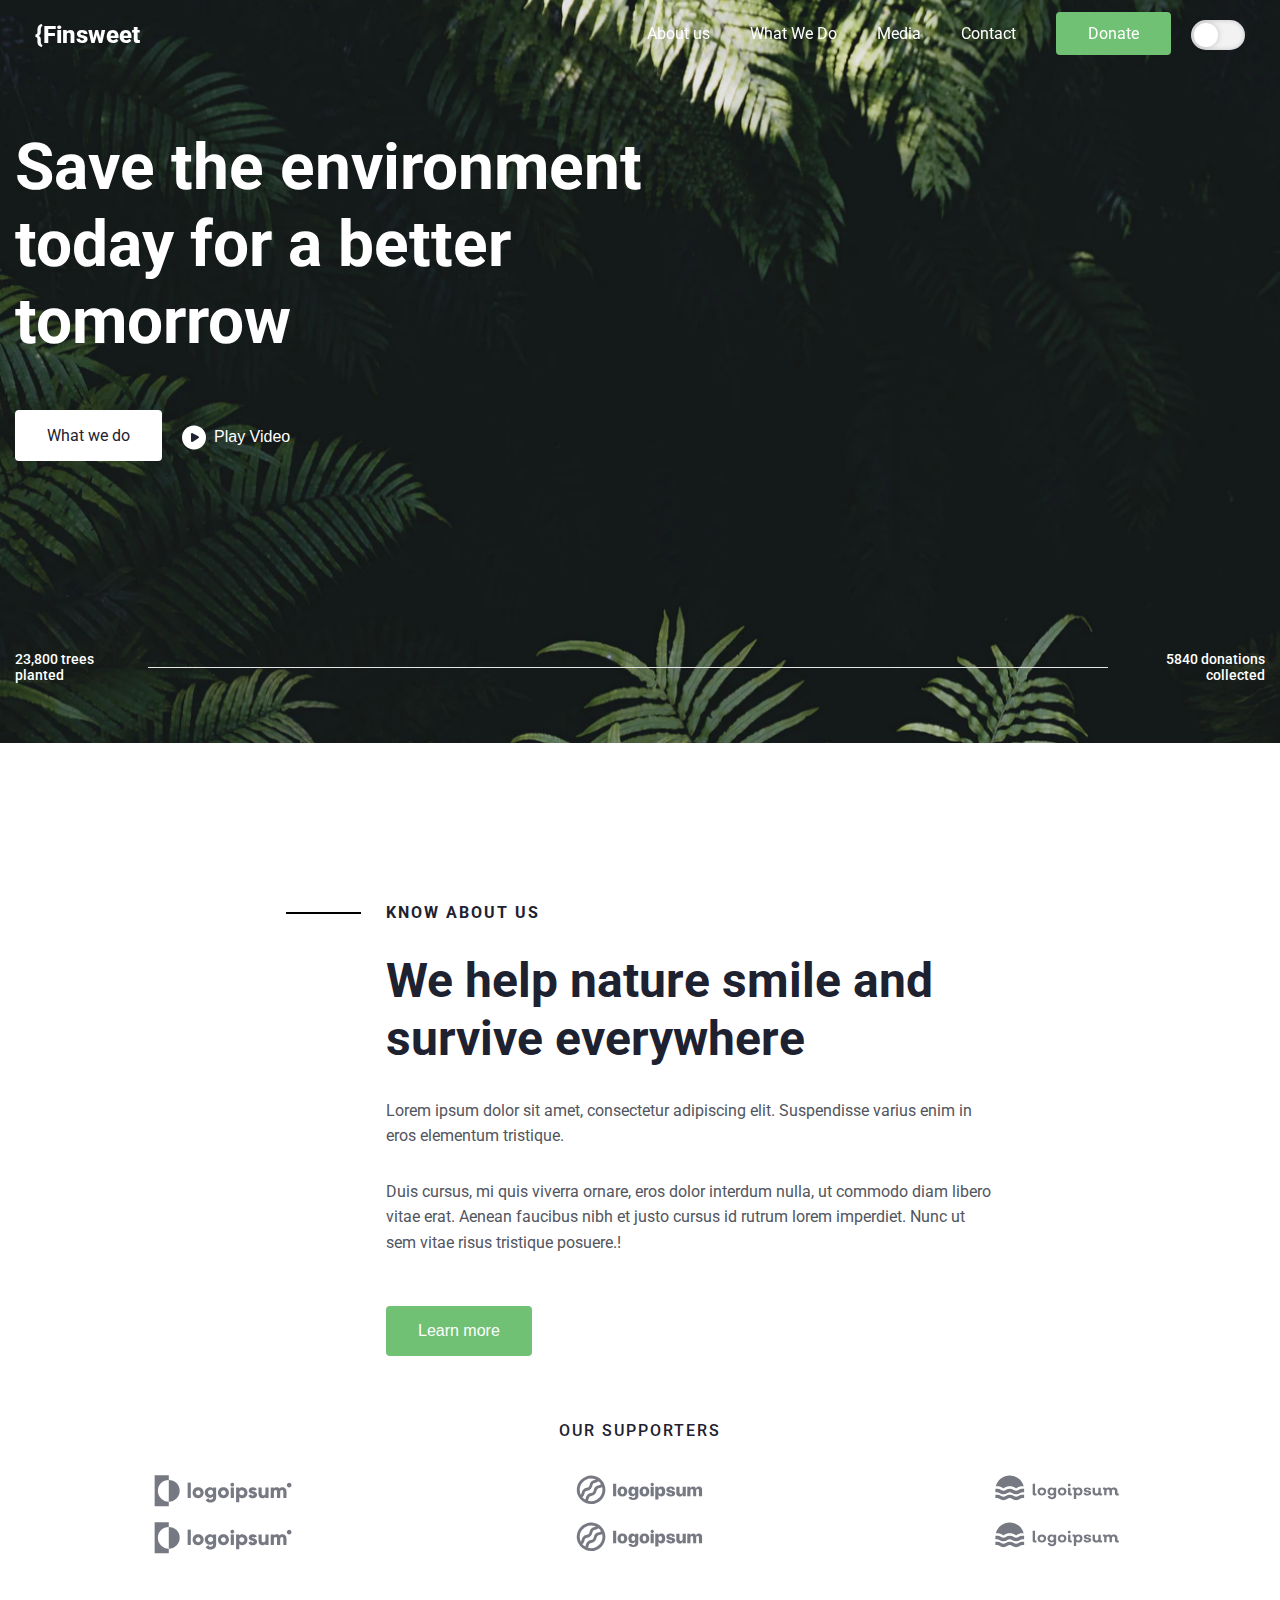
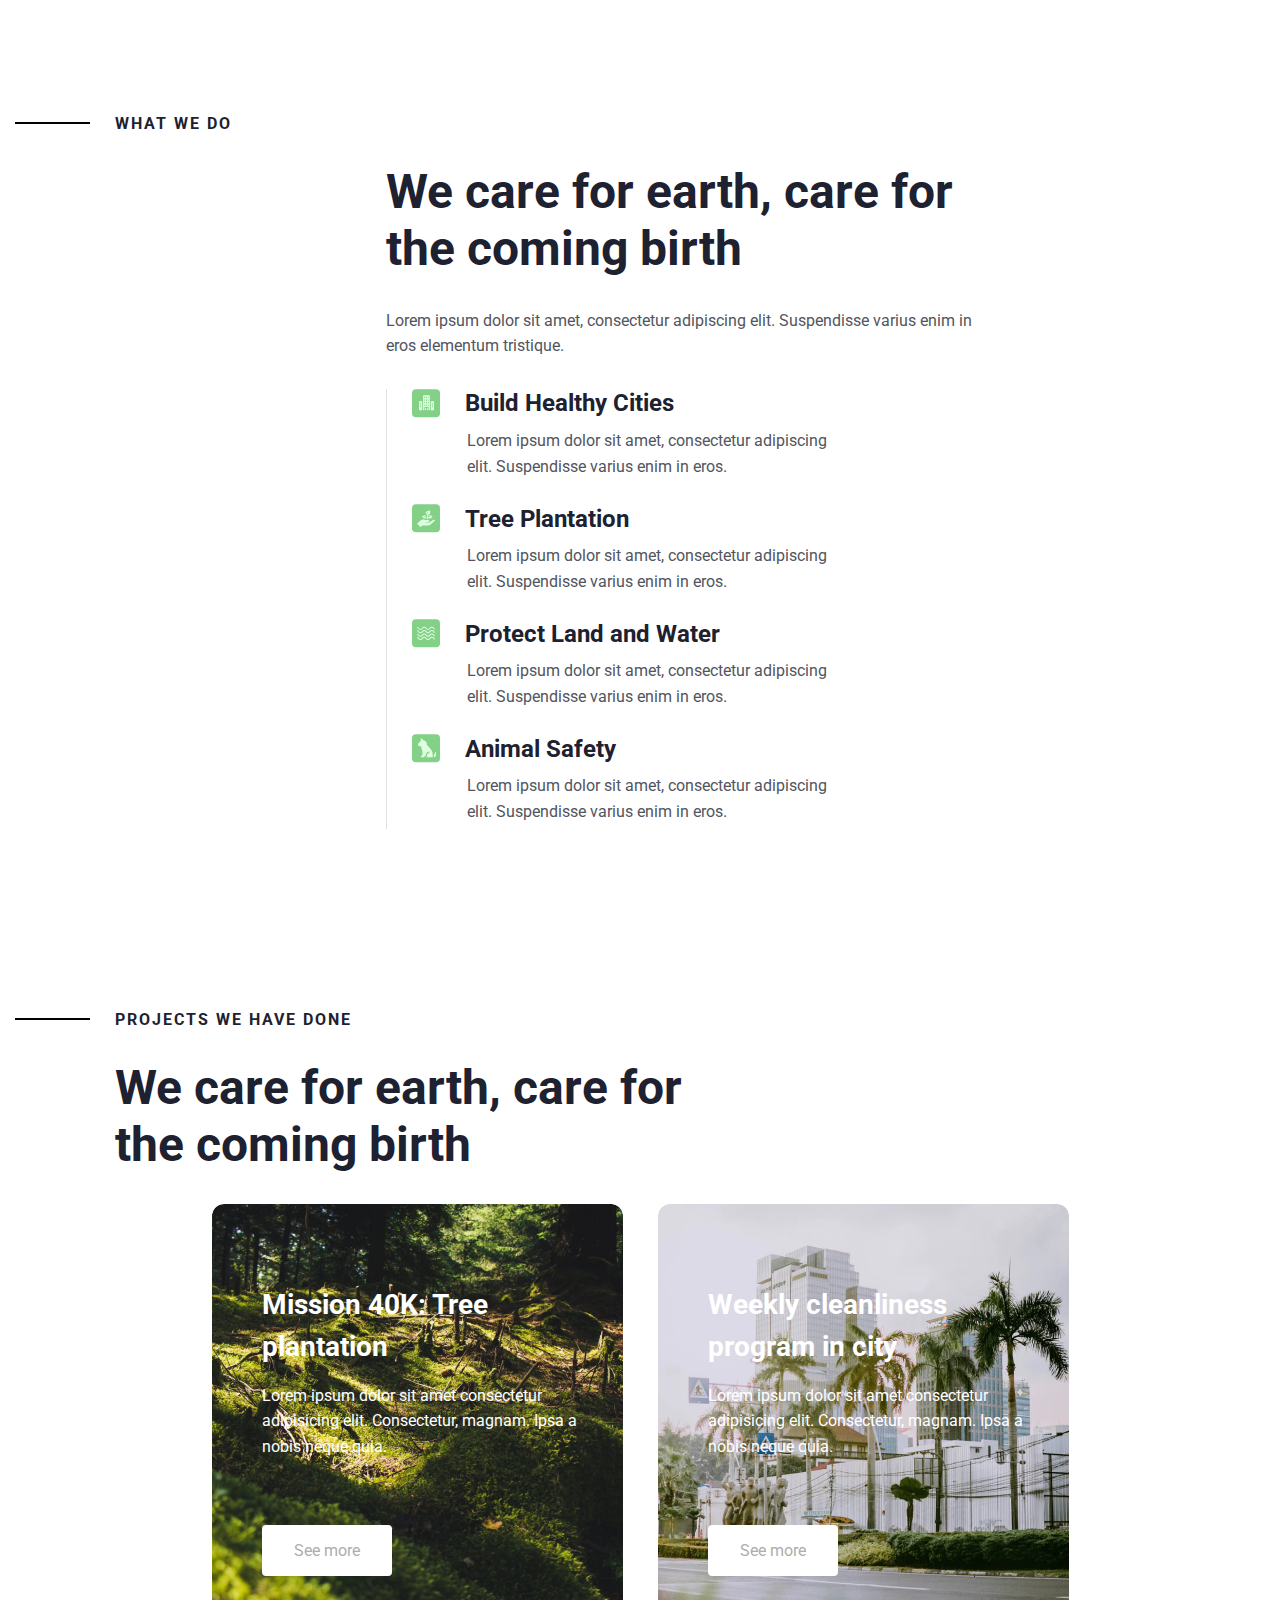
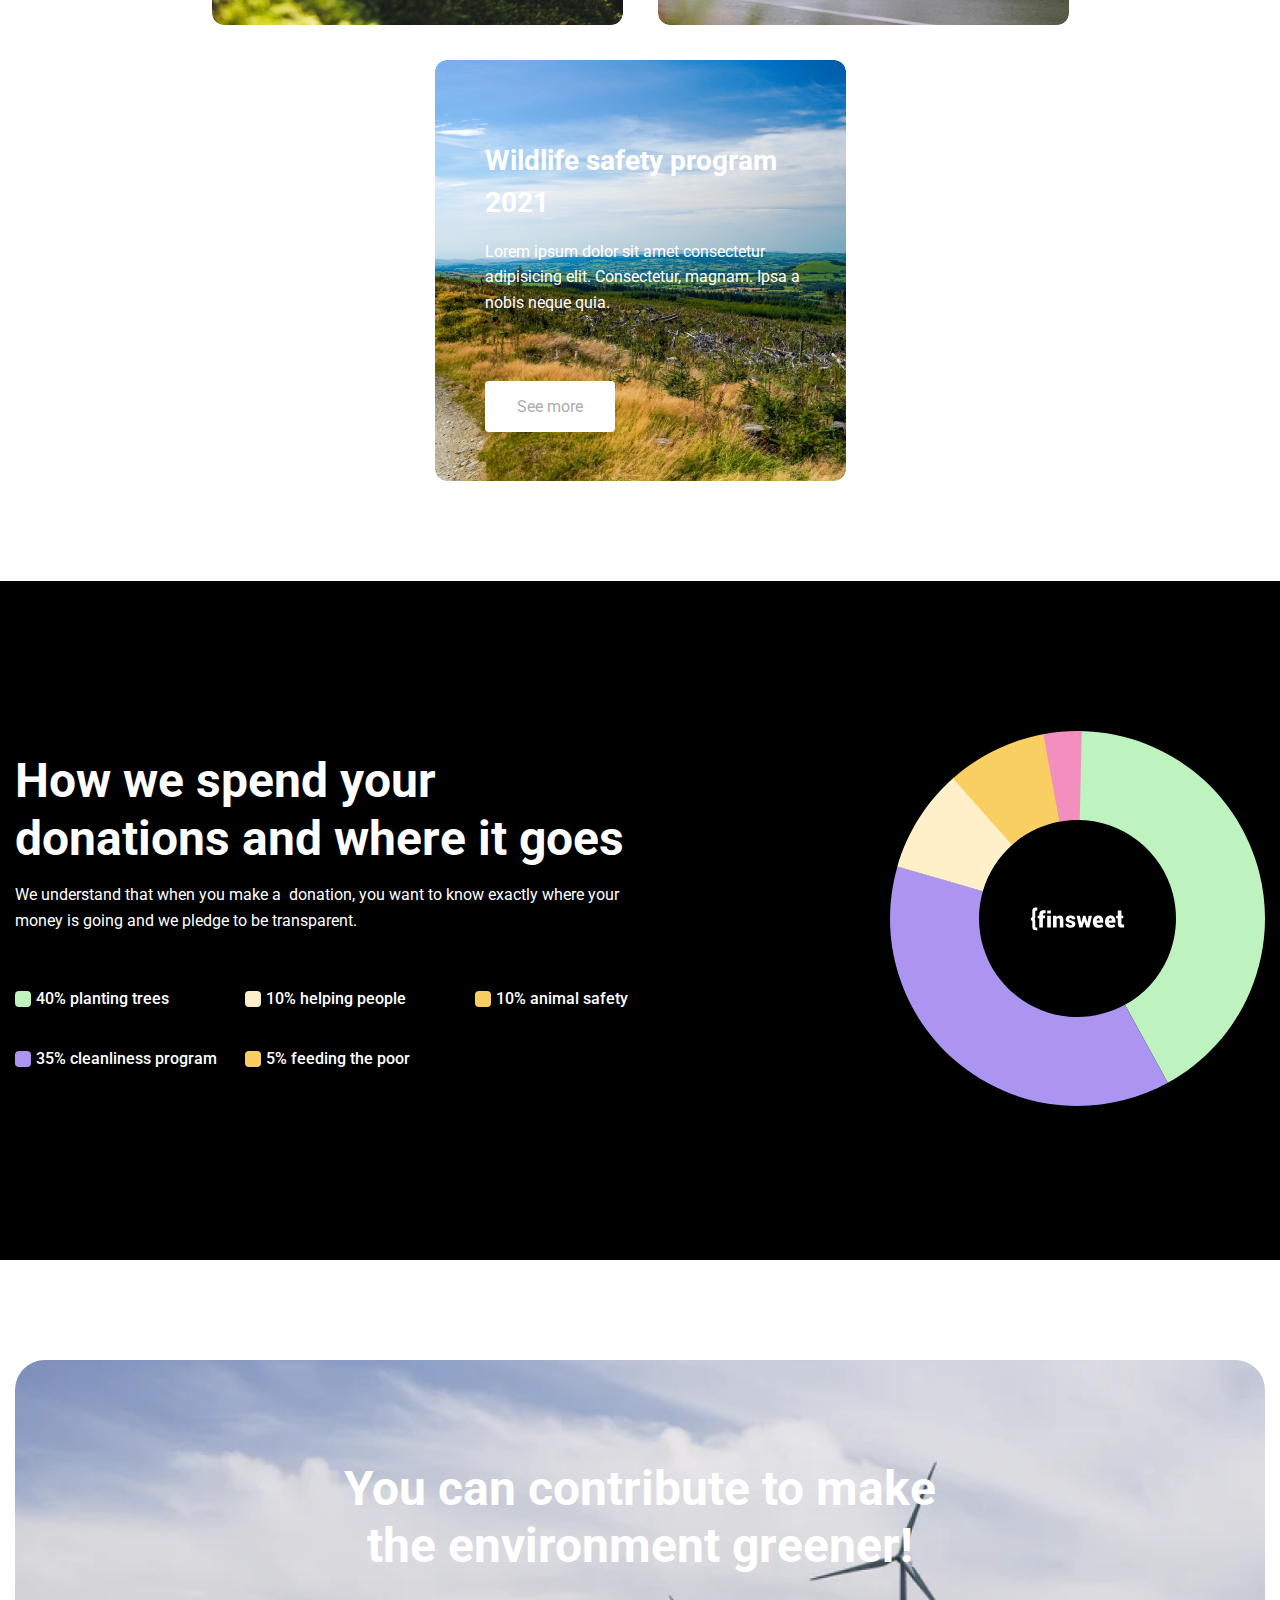
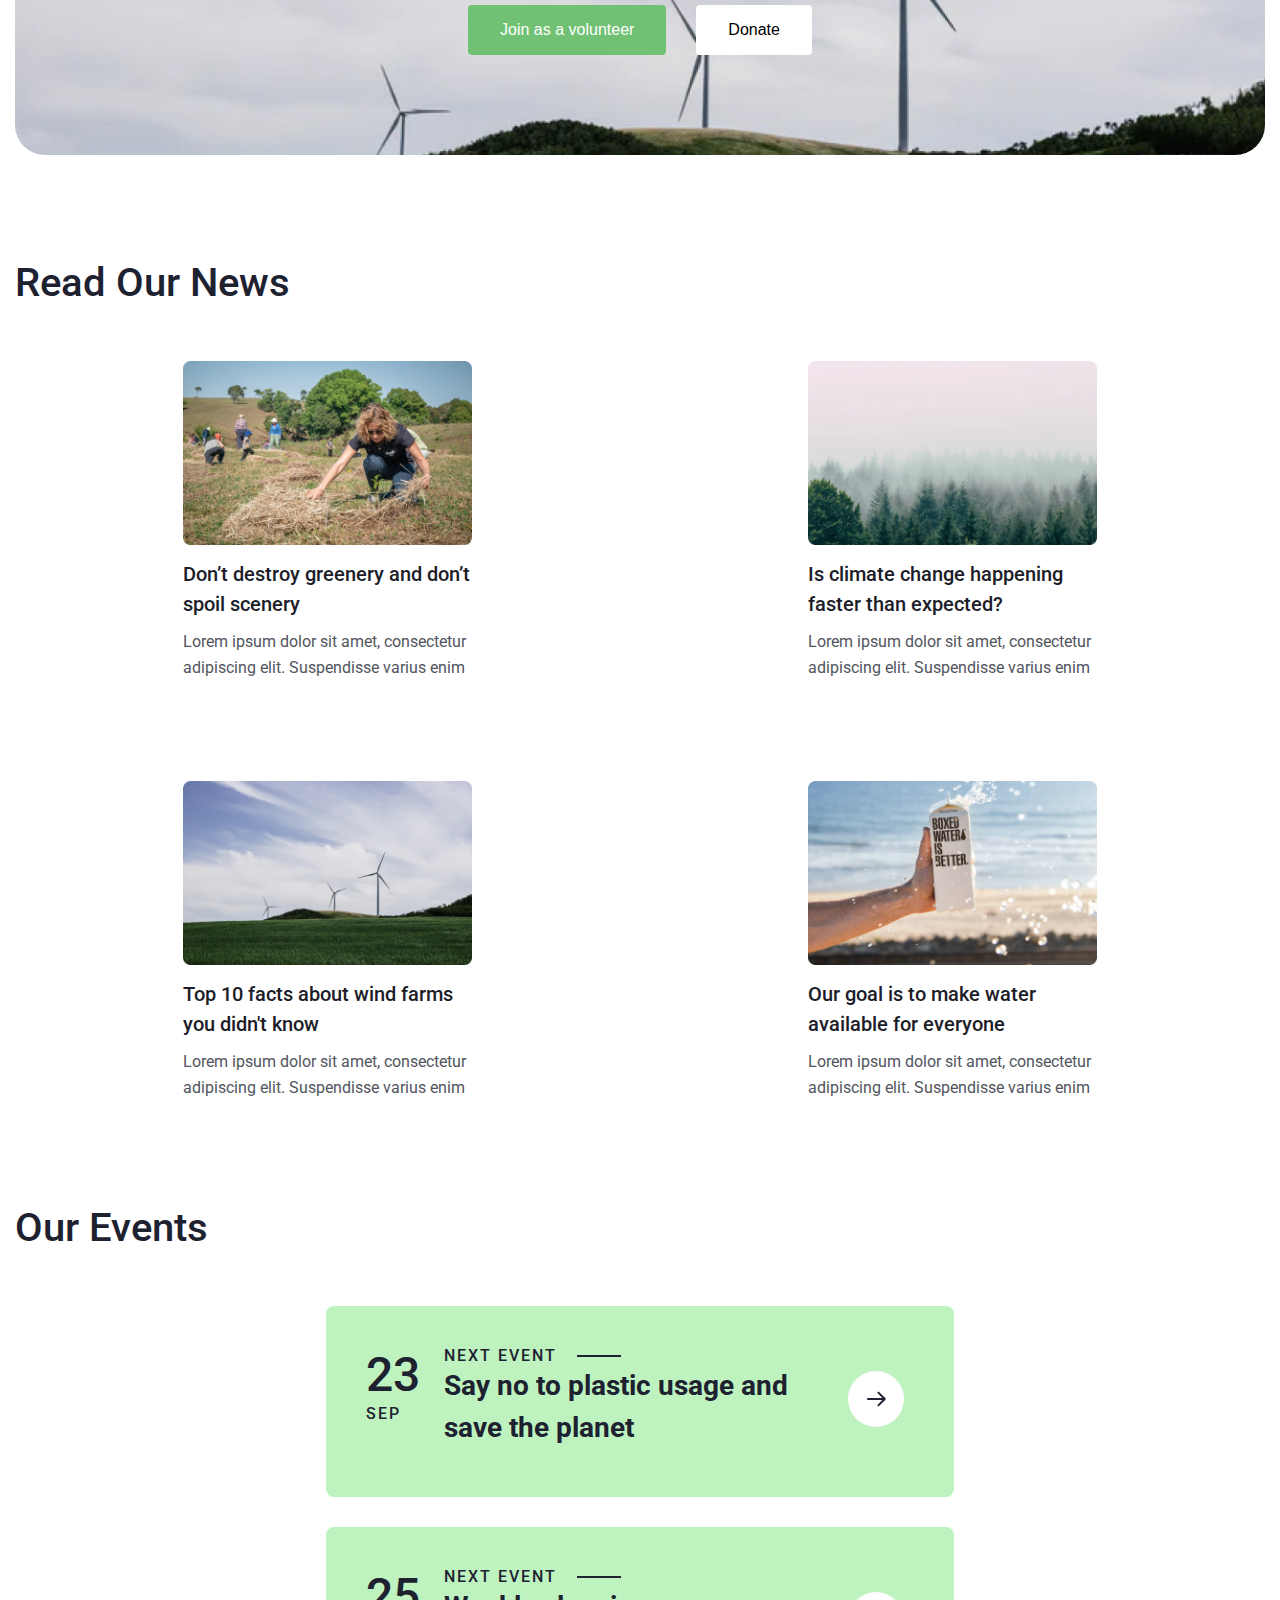
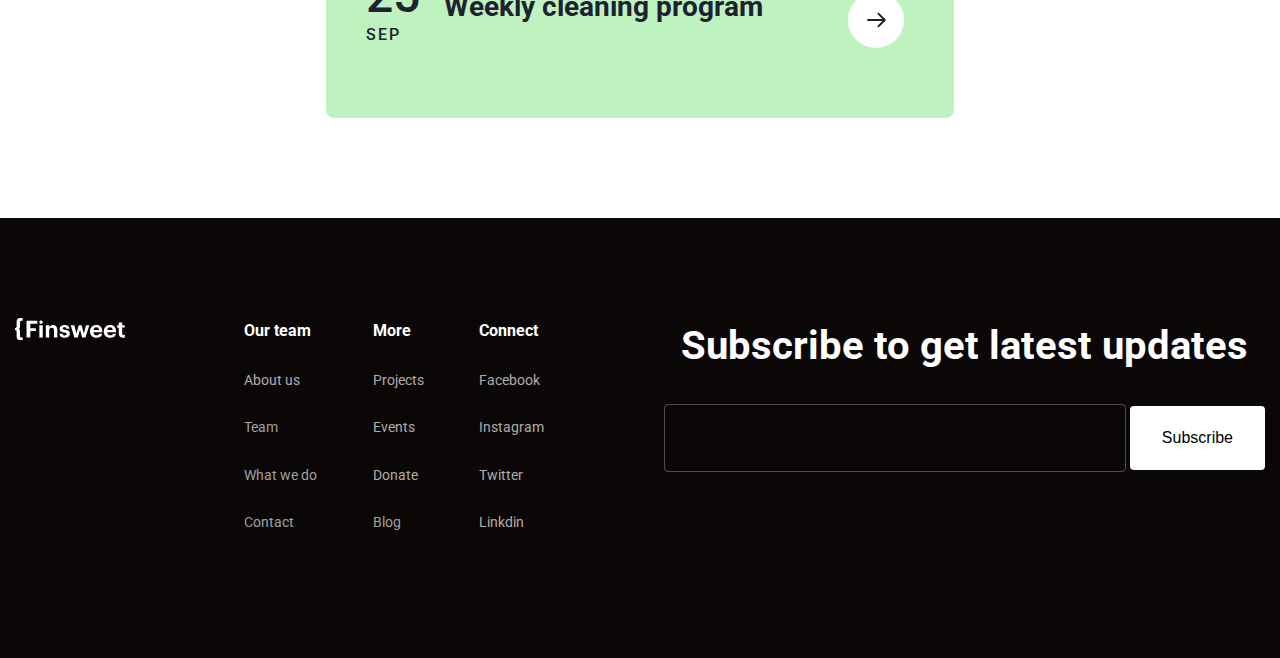
==== commit 610800ad: "burger + adaptive index" ====
--- a/index.html
+++ b/index.html
@@ -22,18 +22,49 @@
         <div class="header-logo-home">
           <a href="/index.html" class="header-a-home"><h1 class="logotype-home" >{Finsweet</h1></a>
         </div>
-        <nav class="header-nav">
-          <ul class="header-ul">
-            <li class="header-li-home"><a href="./main/html/know-about-us.html" class="header-a-home">About us</a></li>
-            <li class="header-li-home"><a href="./main/html/what-we-do.html" class="header-a-home">What We Do</a></li>
-            <li class="header-li-home"><a href="./main/html/top-news.html" class="header-a-home">Media</a></li>
-            <li class="header-li-home"><a href="./main/html/contact-us.html" class="header-a-home">Contact</a></li>
-            <li><a href="./main/html/donate.html" class="header-a-home header-li-donate-home">Donate</a></li>
-            <div class="switch">
-              <input type="checkbox" class="checkbox" id="btn-dark">
-            </div>
-          </ul>
-        </nav>
+        <div class="header-end">
+          <nav class="header-nav">
+            <ul class="header-ul">
+              <li class="header-li-home"><a href="./main/html/know-about-us.html" class="header-a-home">About us</a></li>
+              <li class="header-li-home"><a href="./main/html/what-we-do.html" class="header-a-home">What We Do</a></li>
+              <li class="header-li-home"><a href="./main/html/top-news.html" class="header-a-home">Media</a></li>
+              <li class="header-li-home"><a href="./main/html/contact-us.html" class="header-a-home">Contact</a></li>
+              <li><a href="./main/html/donate.html" class="header-a-home header-li-donate-home">Donate</a></li>
+            </ul>
+          </nav>
+
+          <div class="burgerito">
+            
+            <div class="burger-header">
+
+              <span class="burger-item-close">
+                <div class="burger-item-line1"></div>
+                <div class="burger-item-line2"></div>
+                <div class="burger-item-line3"></div>
+              </span>
+
+              <span class="burger-item">
+                <div class="burger-item-line1"></div>
+                <div class="burger-item-line2"></div>
+                <div class="burger-item-line3"></div>
+              </span>
+
+            </div>
+            <div class="burger-list">
+              <ul class="header-ul-burger">
+                <li class="header-li-burger"><a href="./main/html/know-about-us.html" class="header-li-burger">About us</a></li>
+                <li class="header-li-burger"><a href="./main/html/what-we-do.html" class="header-li-burger">What We Do</a></li>
+                <li class="header-li-burger"><a href="./main/html/top-news.html" class="header-li-burger">Media</a></li>
+                <li class="header-li-burger"><a href="./main/html/contact-us.html" class="header-li-burger">Contact</a></li>
+                <li><a href="./main/html/donate.html" class="header-li-burger header-li-donate-burger">Donate</a></li>
+              </ul>
+            </div>
+          </div>
+        
+          <div class="switch" id="btn-dark">
+            <input type="checkbox" class="checkbox" >
+          </div>
+        </div>
       </div>
     </div>
   </header>
@@ -86,12 +117,12 @@
       </div>
       <p class="about-bottom-p">our supporters</p>
       <div class="about-bottom">
-        <img src="/main/img/svg/Logo1.svg" alt="">
-        <img src="/main/img/svg/Logo2.svg" alt="">
-        <img src="/main/img/svg/Logo3.svg" alt="">
-        <img src="/main/img/svg/Logo1.svg" alt="">
-        <img src="/main/img/svg/Logo2.svg" alt="">
+        <img src="/main/img/svg/Logo1.svg" alt="" class="block-1-img">
+        <img src="/main/img/svg/Logo2.svg" alt="" class="block-1-img">
         <img src="/main/img/svg/Logo3.svg" alt="" class="block-1-img">
+        <img src="/main/img/svg/Logo1.svg" alt="" >
+        <img src="/main/img/svg/Logo2.svg" alt="" >
+        <img src="/main/img/svg/Logo3.svg" alt="" >
       </div>
     </div>
   </section>
@@ -147,7 +178,7 @@
             </div>
           </div>
         </div>
-        <img src="/main/img/png/block-2-png.png" alt="">
+        <img src="/main/img/png/block-2-png.png" alt="" class="block-2-img">
       </div>
     </div>
   </section>
@@ -164,7 +195,7 @@
         <h2 class="h2-block-2">We care for earth, care for the coming birth</h2>
       </div>
       <div class="img-list-block-3">
-
+        <div class="img-list-block-3-1100px">
         <div class="img1-block-3">
           <h3 class="block-3-h3-card">Mission 40K: Tree plantation</h3>
           <p class="block-3-p-card">Lorem ipsum dolor sit amet consectetur adipisicing elit. 
@@ -178,7 +209,7 @@
             Consectetur, magnam. Ipsa a nobis neque quia.</p>
             <a href="./main/html/say-no-plastic.html" class="block-3-btn">See more</a>
         </div>
-
+      </div>
         <div class="img3-block-3">
           <h3 class="block-3-h3-card">Wildlife safety program 2021</h3>
           <p class="block-3-p-card">Lorem ipsum dolor sit amet consectetur adipisicing elit. 
@@ -426,6 +457,7 @@
   <script async src="/main/js/day-night-script.js"></script>
   <script async src="/main/js/window-volunteer.js"></script>
   <script async src="/main/js/scroll-for-index.js"></script>
+  <script async src="/main/js/burger.js"></script>
 </main>
 </body>
 </html>--- a/main/styles/day/style.css
+++ b/main/styles/day/style.css
@@ -50,8 +50,27 @@
 @import url(./plastic/plastic-block-3.css);
 /* plastic */
 
+/* adaptive */
+/* home */
+@import url(./home/adaptive/adaptive-home-bg.css);
+@import url(./home/adaptive/adaptive-home-block-1.css);
+@import url(./home/adaptive/adaptive-home-block-2.css);
+@import url(./home/adaptive/adaptive-home-block-3.css);
+@import url(./home/adaptive/adaptive-home-block-4.css);
+@import url(./home/adaptive/adaptive-home-block-5.css);
+@import url(./home/adaptive/adaptive-home-block-6.css);
+@import url(./home/adaptive/adaptive-home-block-7.css);
+@import url(./adaptive/adaptive-modal.css);
+@import url(./home/adaptive/adaptive-footer.css);
+@import url(./home/adaptive/adaptive-home-header.css);
+/* home */
+
+
+
+
 .container {
   margin: 0 auto;
   max-width: 1300px;
   padding: 0 15px;
-}+}
+
--- a/main/styles/day/home/home-header.css
+++ b/main/styles/day/home/home-header.css
@@ -6,6 +6,10 @@
   transition: .2s linear;
 }
 
+.header-end {
+  display: flex;
+}
+
 .header_active {
   background: rgba(0, 0, 0, 0.5);
 }
@@ -36,7 +40,6 @@
 
 .header-ul {
   display: flex;
-  
 }
 
 .header-a-home {
@@ -89,7 +92,6 @@
   margin-top: 20px;
   margin-left: 20px;
 }
-
 
 .checkbox:checked {
   background: #4f4f4f;
@@ -112,4 +114,109 @@
 .checkbox:checked[type="checkbox"]::before {
   left: 29px;
   background: rgb(24, 23, 23);
+}
+
+.burgerito {
+  display: none;
+}
+
+
+@media screen and (max-width: 900px) {
+
+  .header-nav {
+    display: none;
+  }
+
+  .burger-list {
+    display: none;
+    width: 290px;
+    height: 400px;
+    background: #4f4f4fec;
+    position: absolute;
+    top: 60px;
+    right: 110px;
+    border-radius: 20px;
+  }
+
+  .burger-header {
+    display: flex;
+  }
+
+  .burgerito {
+    display: block;
+  }
+
+  /* span */
+
+  .burger-item-close {
+    display: none;
+    margin-top: 23px;
+    cursor: pointer;
+  }
+
+  .burger-item {
+    display: block;
+    margin-top: 23px;
+    cursor: pointer;
+  }
+  
+  .burger-item-line1 {
+    width: 40px;
+    height: 2px;
+    background: #fff;
+    margin-bottom: 10px;
+  }
+  
+  .burger-item-line2 {
+    width: 40px;
+    height: 2px;
+    background: #fff;
+    margin-bottom: 10px;
+  }
+  
+  .burger-item-line3 {
+    width: 40px;
+    height: 2px;
+    background: #fff;
+  }
+
+  /* span */
+
+  .header-ul-burger {
+    display: block;
+    
+  }
+
+  /*  */
+  
+  
+  .header-a-burger {
+    color: #fff;
+    text-decoration: none;
+    transition: 0.2s;
+  }
+  
+  .header-a-burger:hover {
+    color: #707070;
+  }
+  
+  .header-li-burger {
+    color: #fff;
+    font-size: 40px;
+    cursor: pointer;
+    display: flex;
+    margin-top: 10px;
+    margin-left: 10px;
+  }
+  
+  .header-li-donate-burger {
+    padding: 12px 32px;
+    display: inline-block;
+    border-radius: 4px;
+    border: none;
+    cursor: pointer;
+    transition: all 0.2s;
+    background: #70C174;
+    margin-left: 23px;
+  }
 }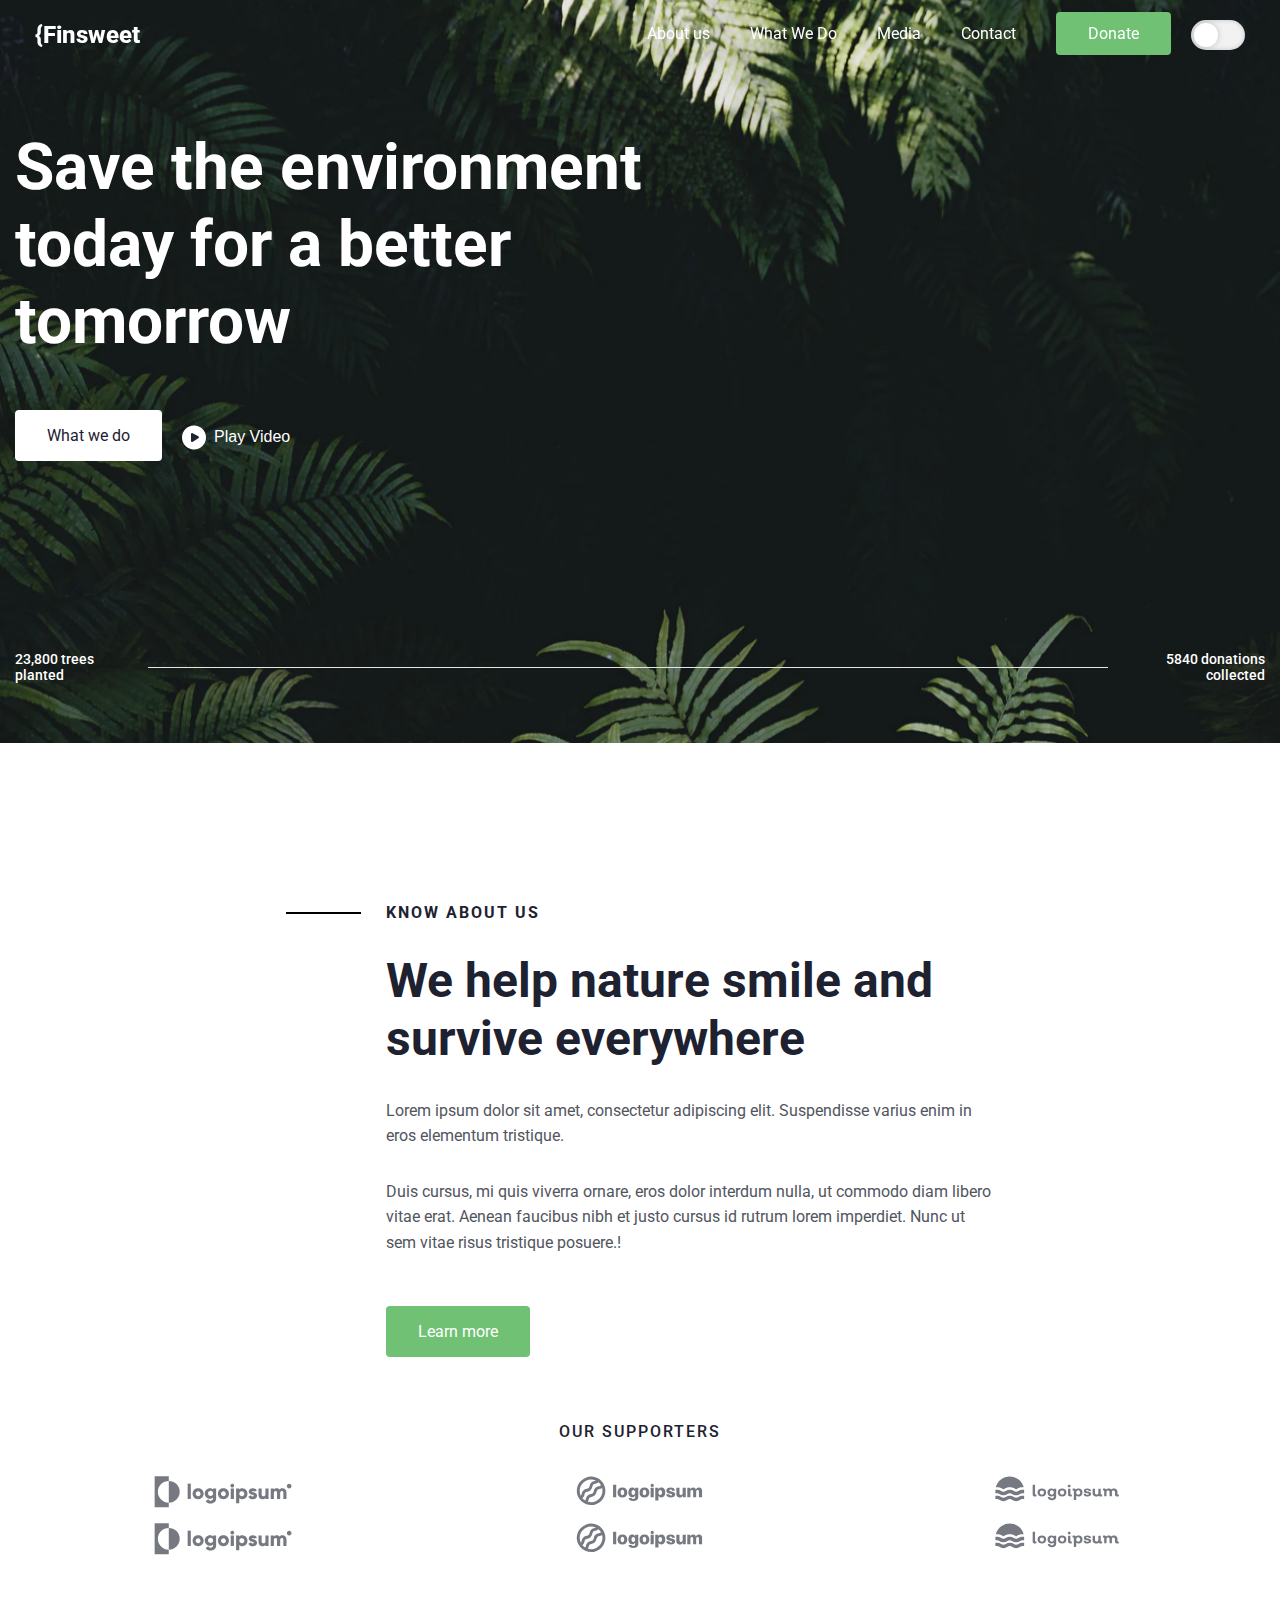
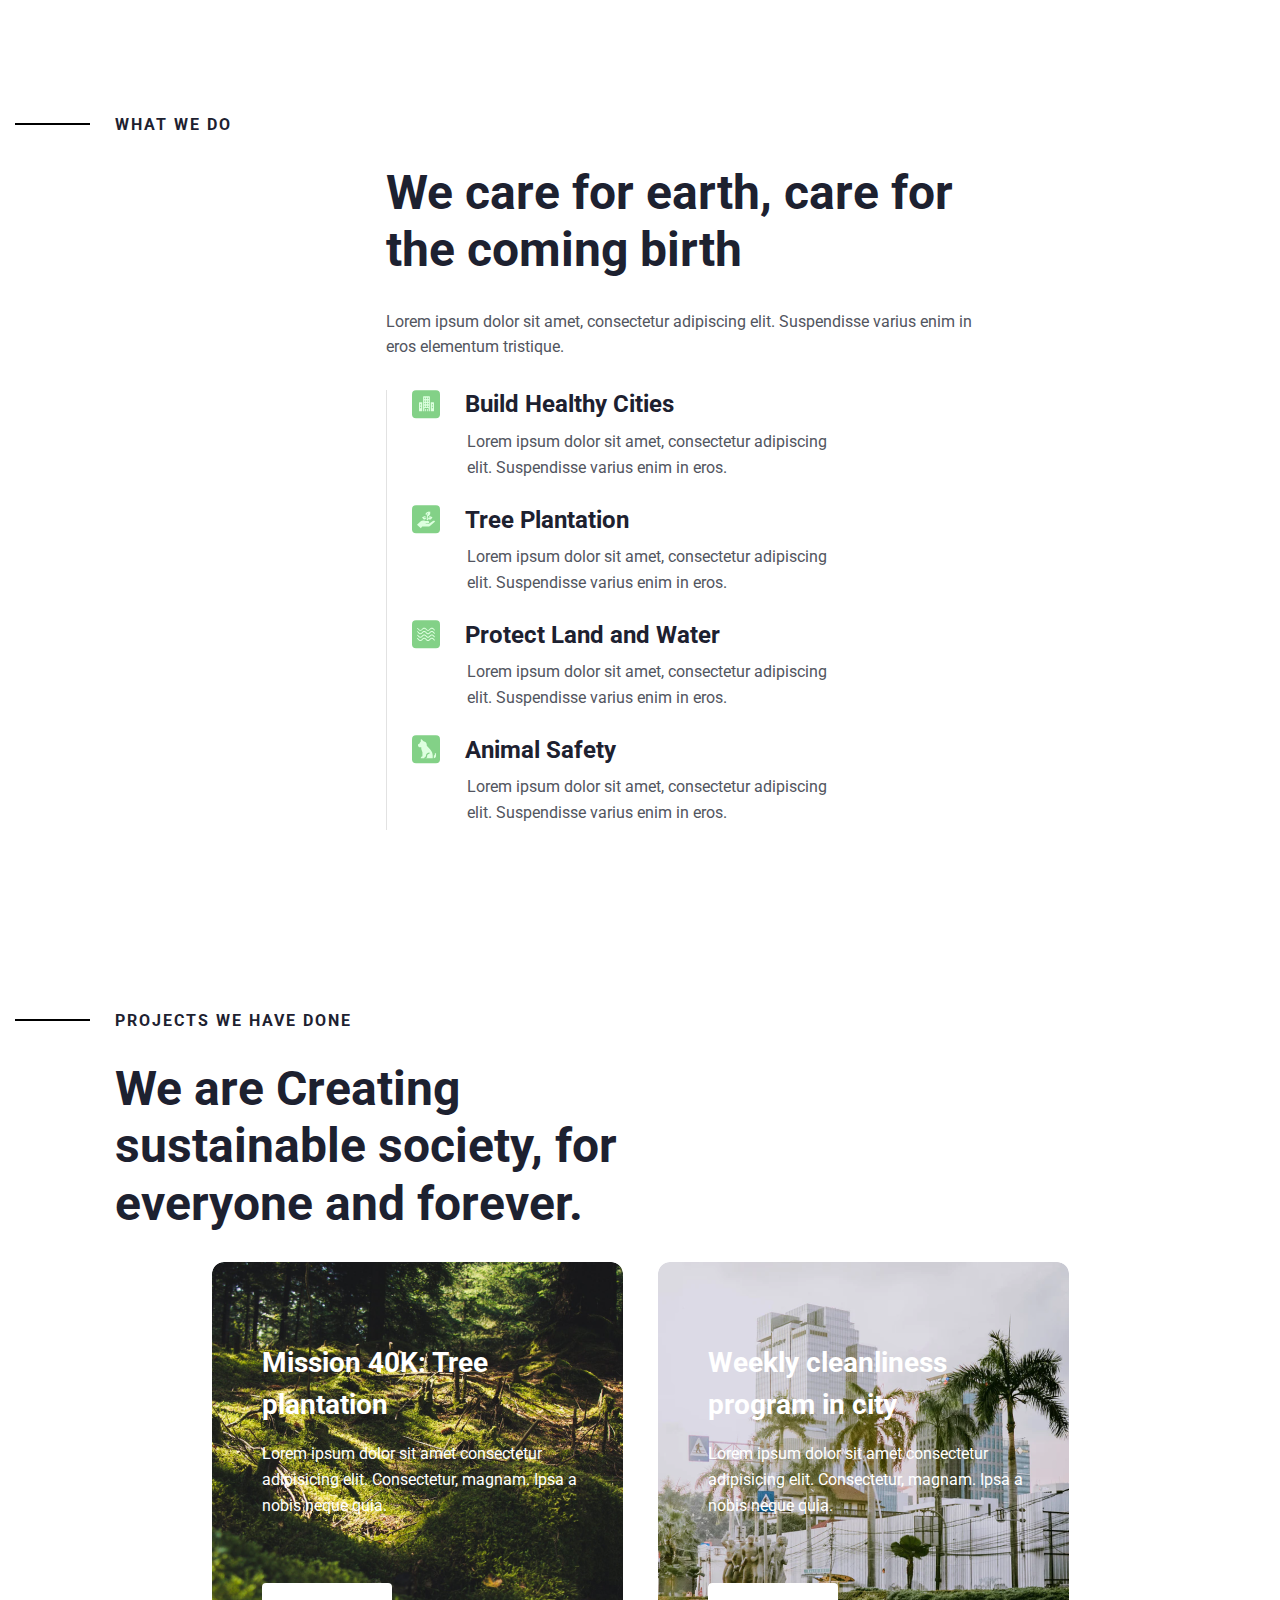
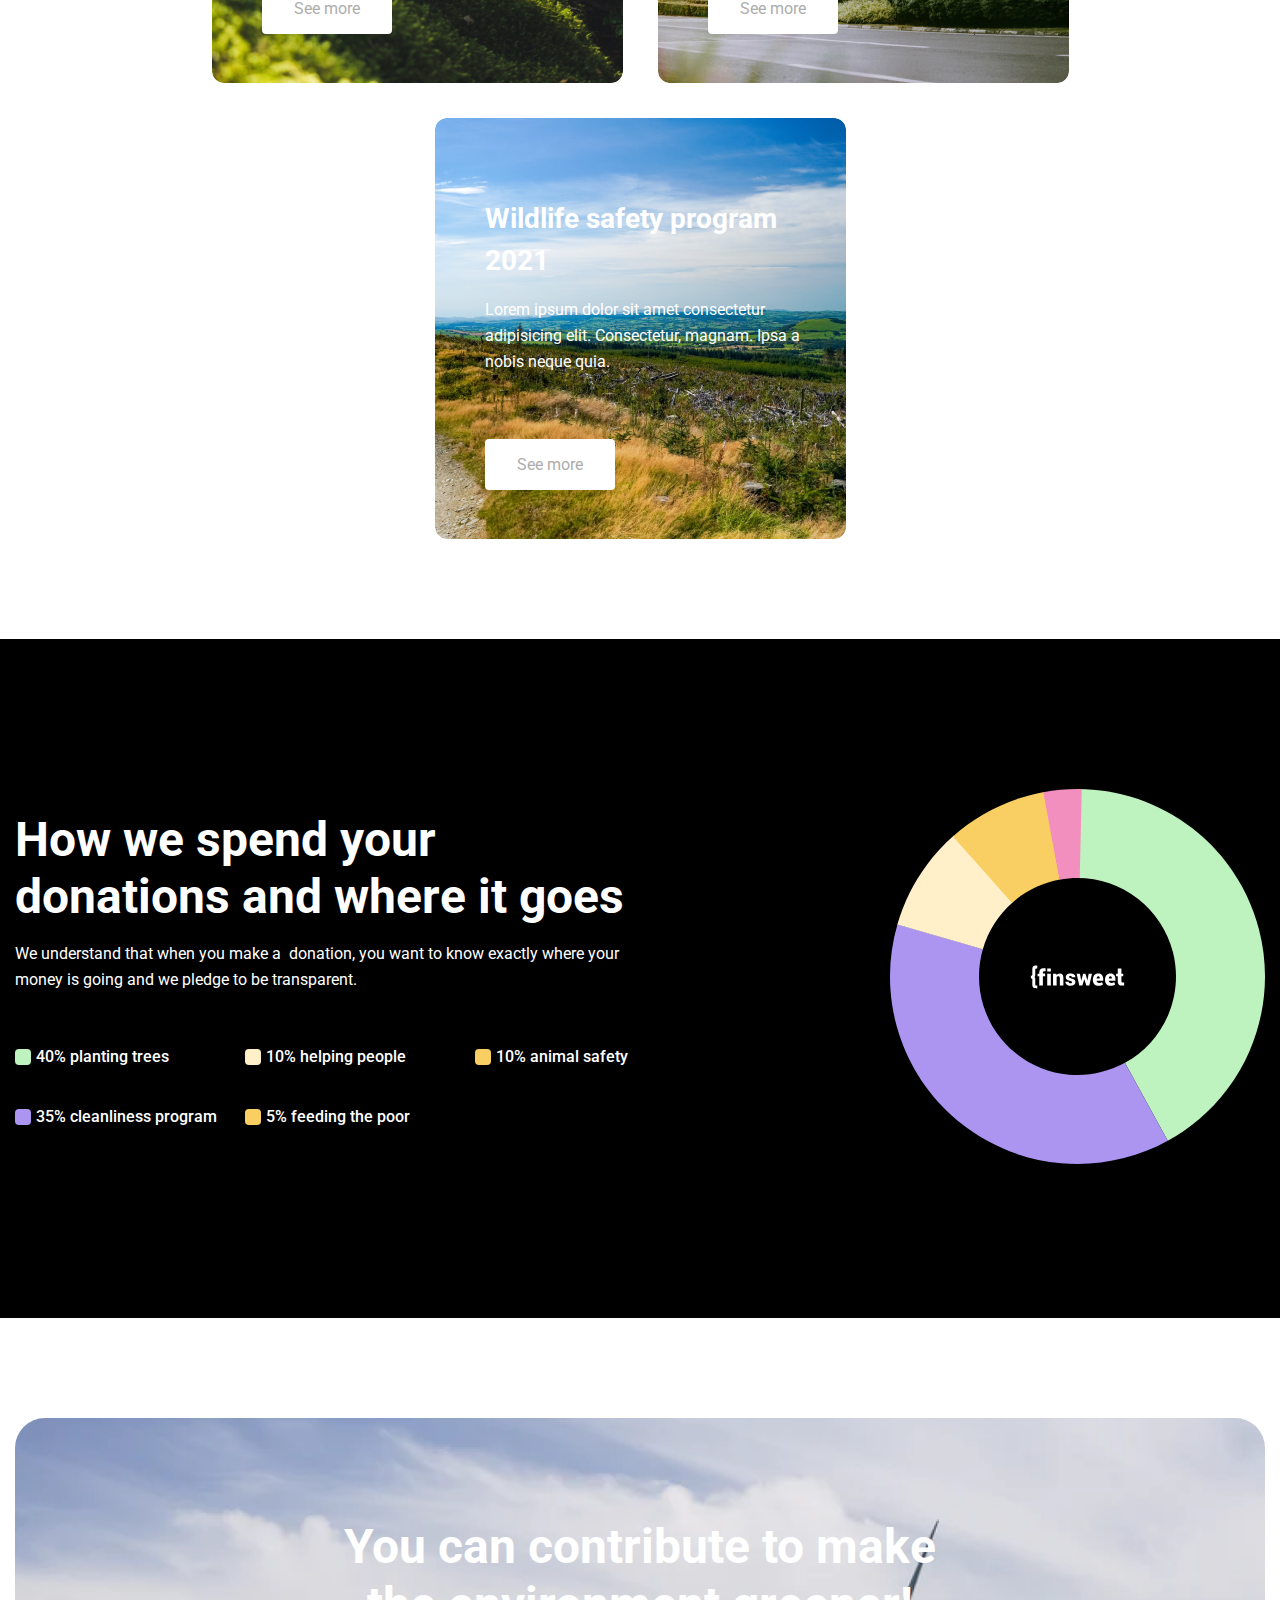
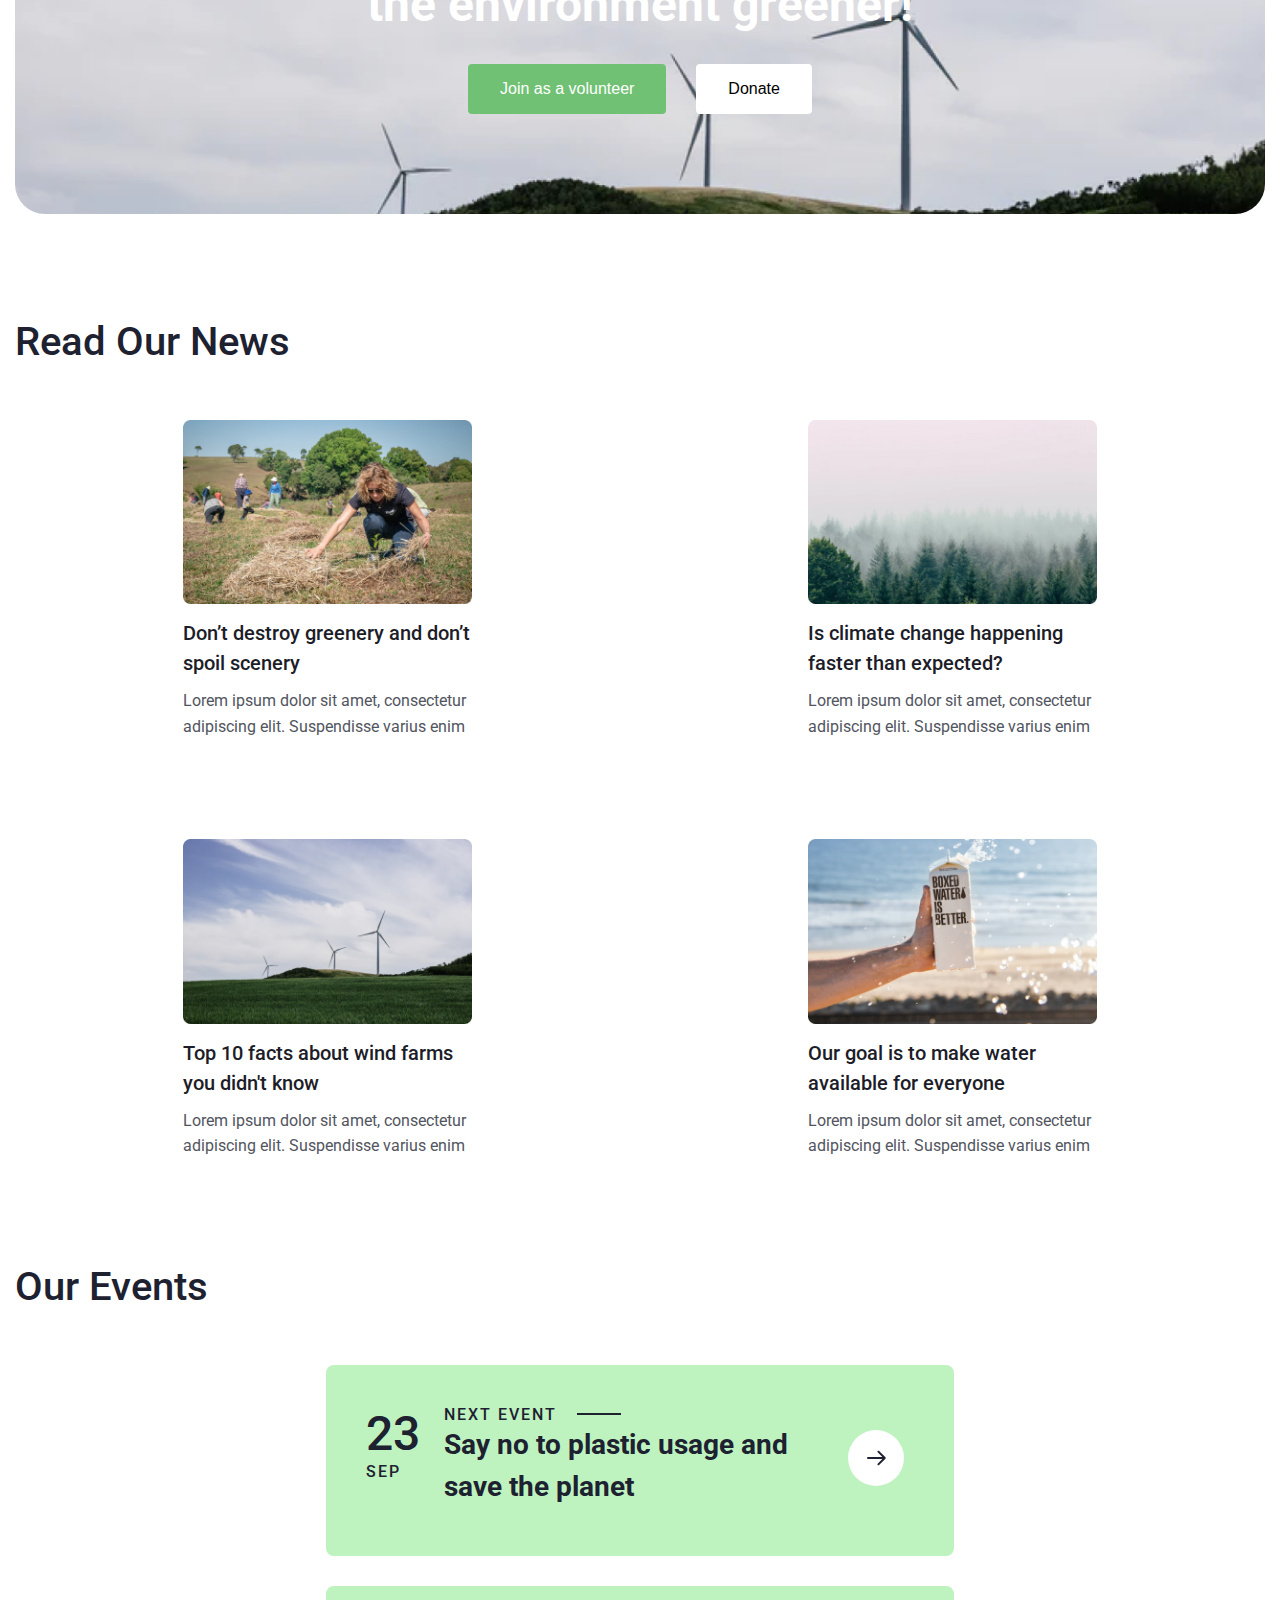
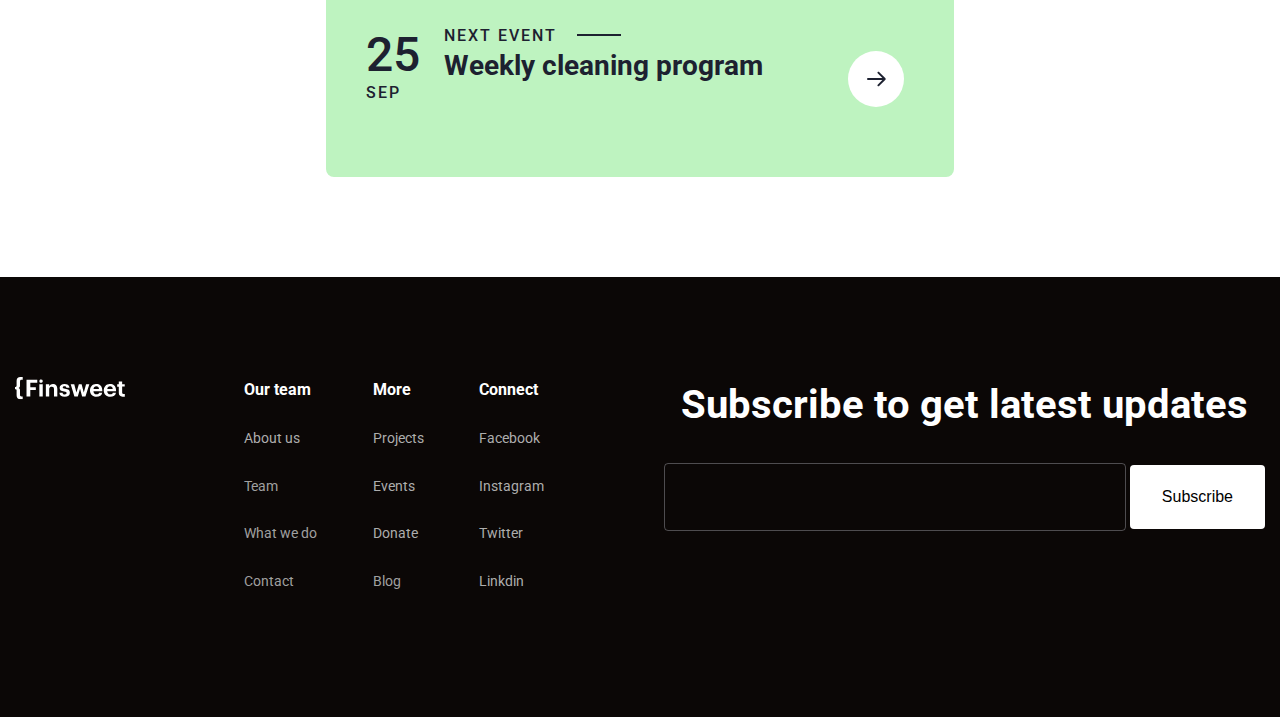
==== commit ccc53905: "adaptive" ====
--- a/index.html
+++ b/index.html
@@ -107,7 +107,9 @@
               <p class="p2-block-1">Duis cursus, mi quis viverra 
                 ornare, eros dolor interdum nulla, ut commodo diam libero vitae erat. Aenean faucibus 
                 nibh et justo cursus id rutrum lorem imperdiet. Nunc ut sem vitae risus tristique posuere.!</p>
-              <a href="/main/html/know-about-us.html"><button class="btn-block-1">Learn more</button></a>
+              <div class="block-1-btn-dop">
+                <a href="/main/html/know-about-us.html" class="btn-block-1">Learn more</a>
+              </div>
             </div> 
           </div>
         </div>
@@ -192,7 +194,7 @@
         <p class="block-2-line-p">Projects we have done</p>
       </div>
       <div class="block-3-middle-left">
-        <h2 class="h2-block-2">We care for earth, care for the coming birth</h2>
+        <h2 class="h2-block-2">We are Creating sustainable society, for everyone and forever.</h2>
       </div>
       <div class="img-list-block-3">
         <div class="img-list-block-3-1100px">
@@ -297,23 +299,23 @@
           Suspen varius enim in eros elementum tristique. </p>
         <div class="modal-input-top">
           <div>
-            <label class="text-field__label" for="Name">First Name
-              <input type="text" name="" id="" class="input-modal-1">
+            <label class="text-field__label" for="Name">
+              <input type="text" name="" id="" class="input-modal-1" placeholder="First Name">
             </label>
           </div>
           <div>
-            <label class="text-field__label" for="Lastname">Last Name
-              <input type="text" name="" id="" class="input-modal-2">
+            <label class="text-field__label" for="Lastname">
+              <input type="text" name="" id="" class="input-modal-2" placeholder="Last Name">
             </label>
           </div>
         </div>
         <div class="modal-middle"> 
-          <label class="text-field__label" for="Email">Email
-            <input type="email" name="" id="" class="input-modal-3">
+          <label class="text-field__label" for="Email">
+            <input type="email" name="" id="" class="input-modal-3" placeholder="Email">
           </label>
         </div> 
-        <label class="text-field__label" for="Message">Message
-          <textarea name="" id="" class="input-modal-4"></textarea>
+        <label class="text-field__label" for="Message">
+          <textarea name="" id="" class="input-modal-4" placeholder="Message"></textarea>
         </label>
         <button class="modal-button">Send message</button>
         <p class="modal-btn-thxs">Thank you, we appreciate your feedback.</p>
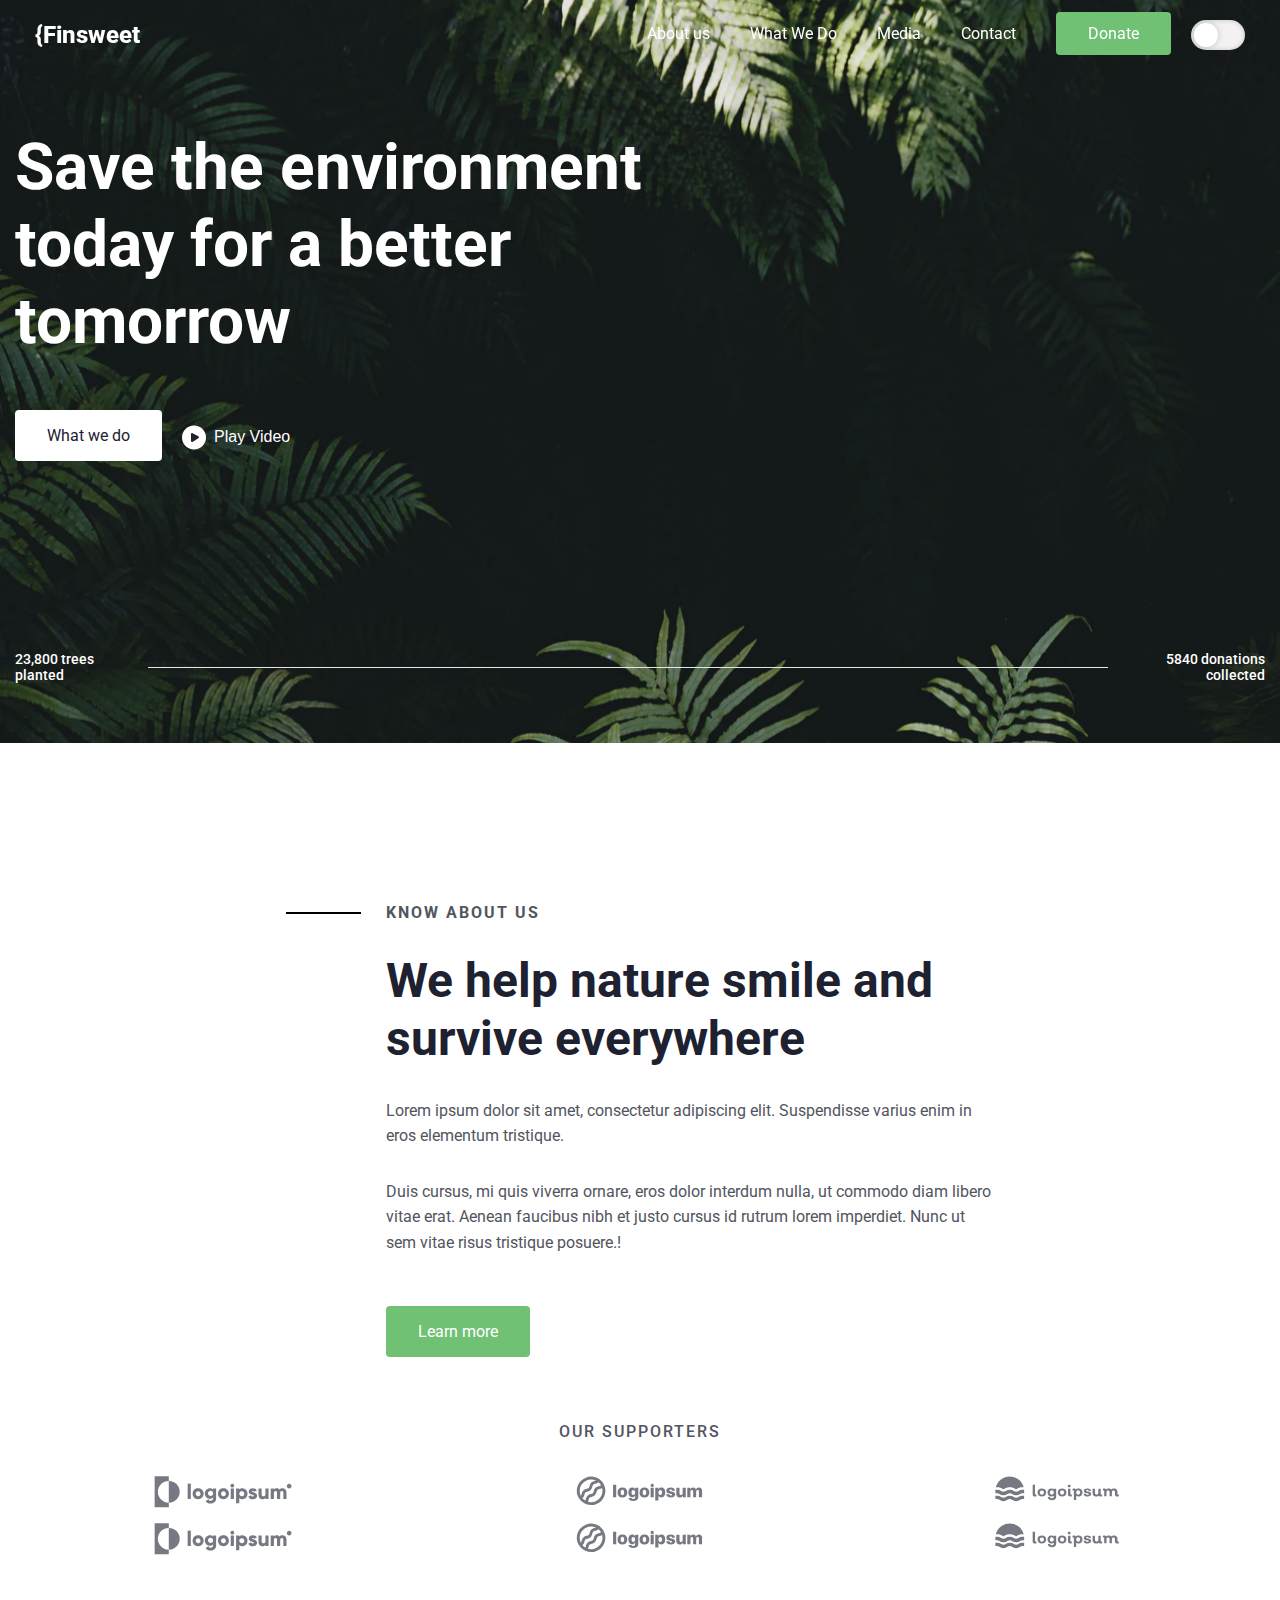
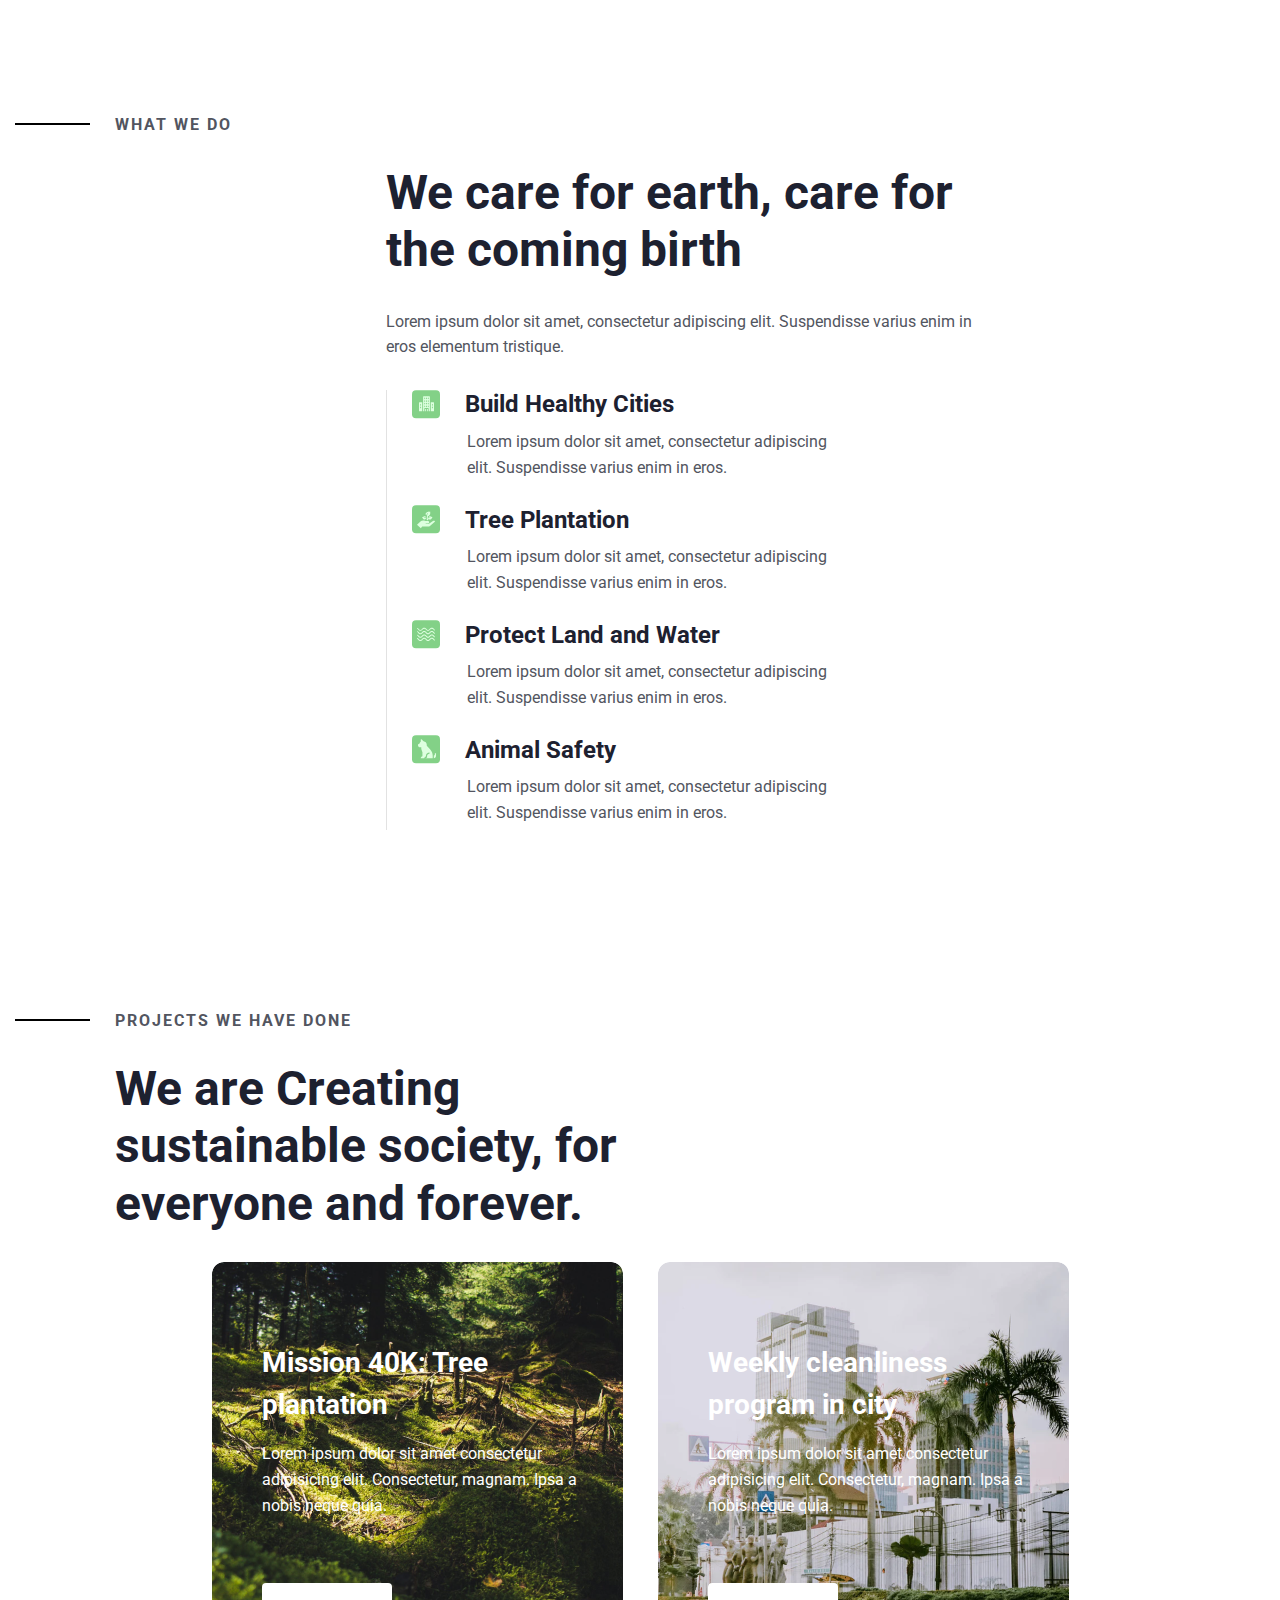
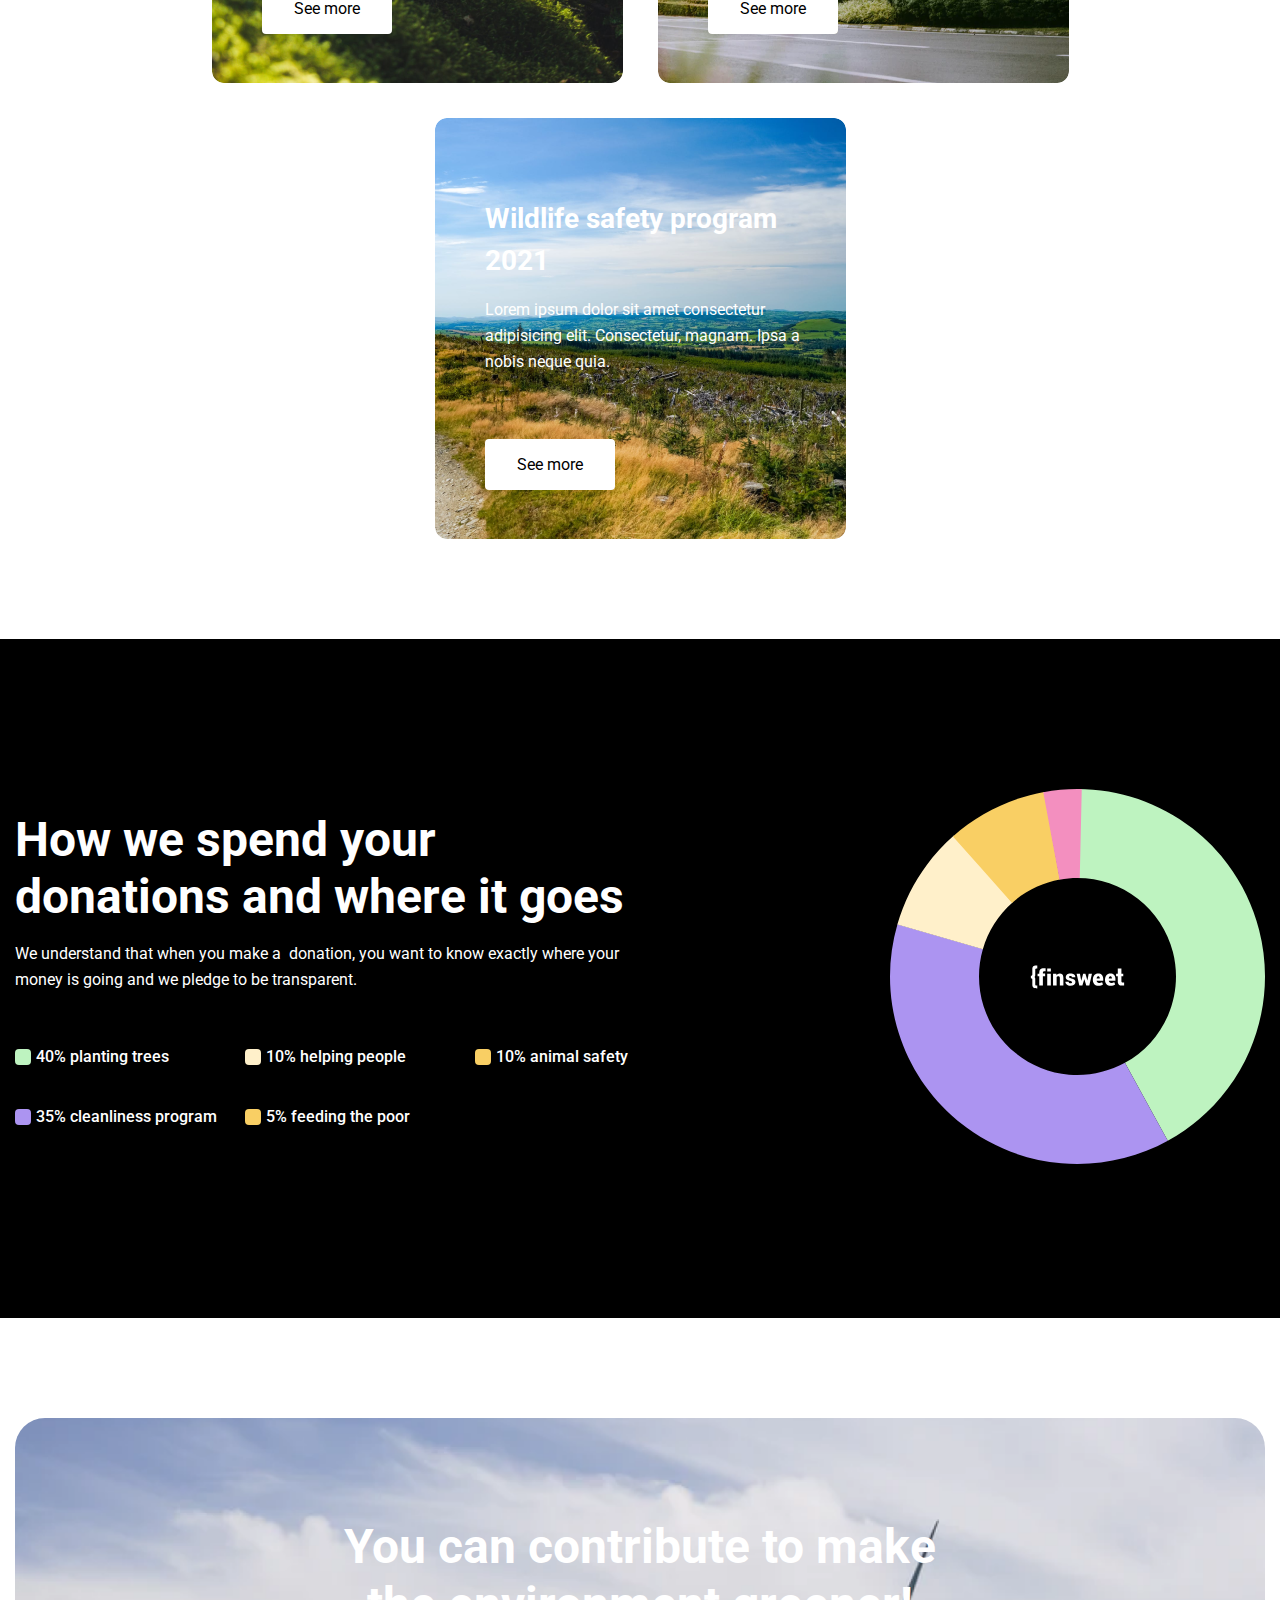
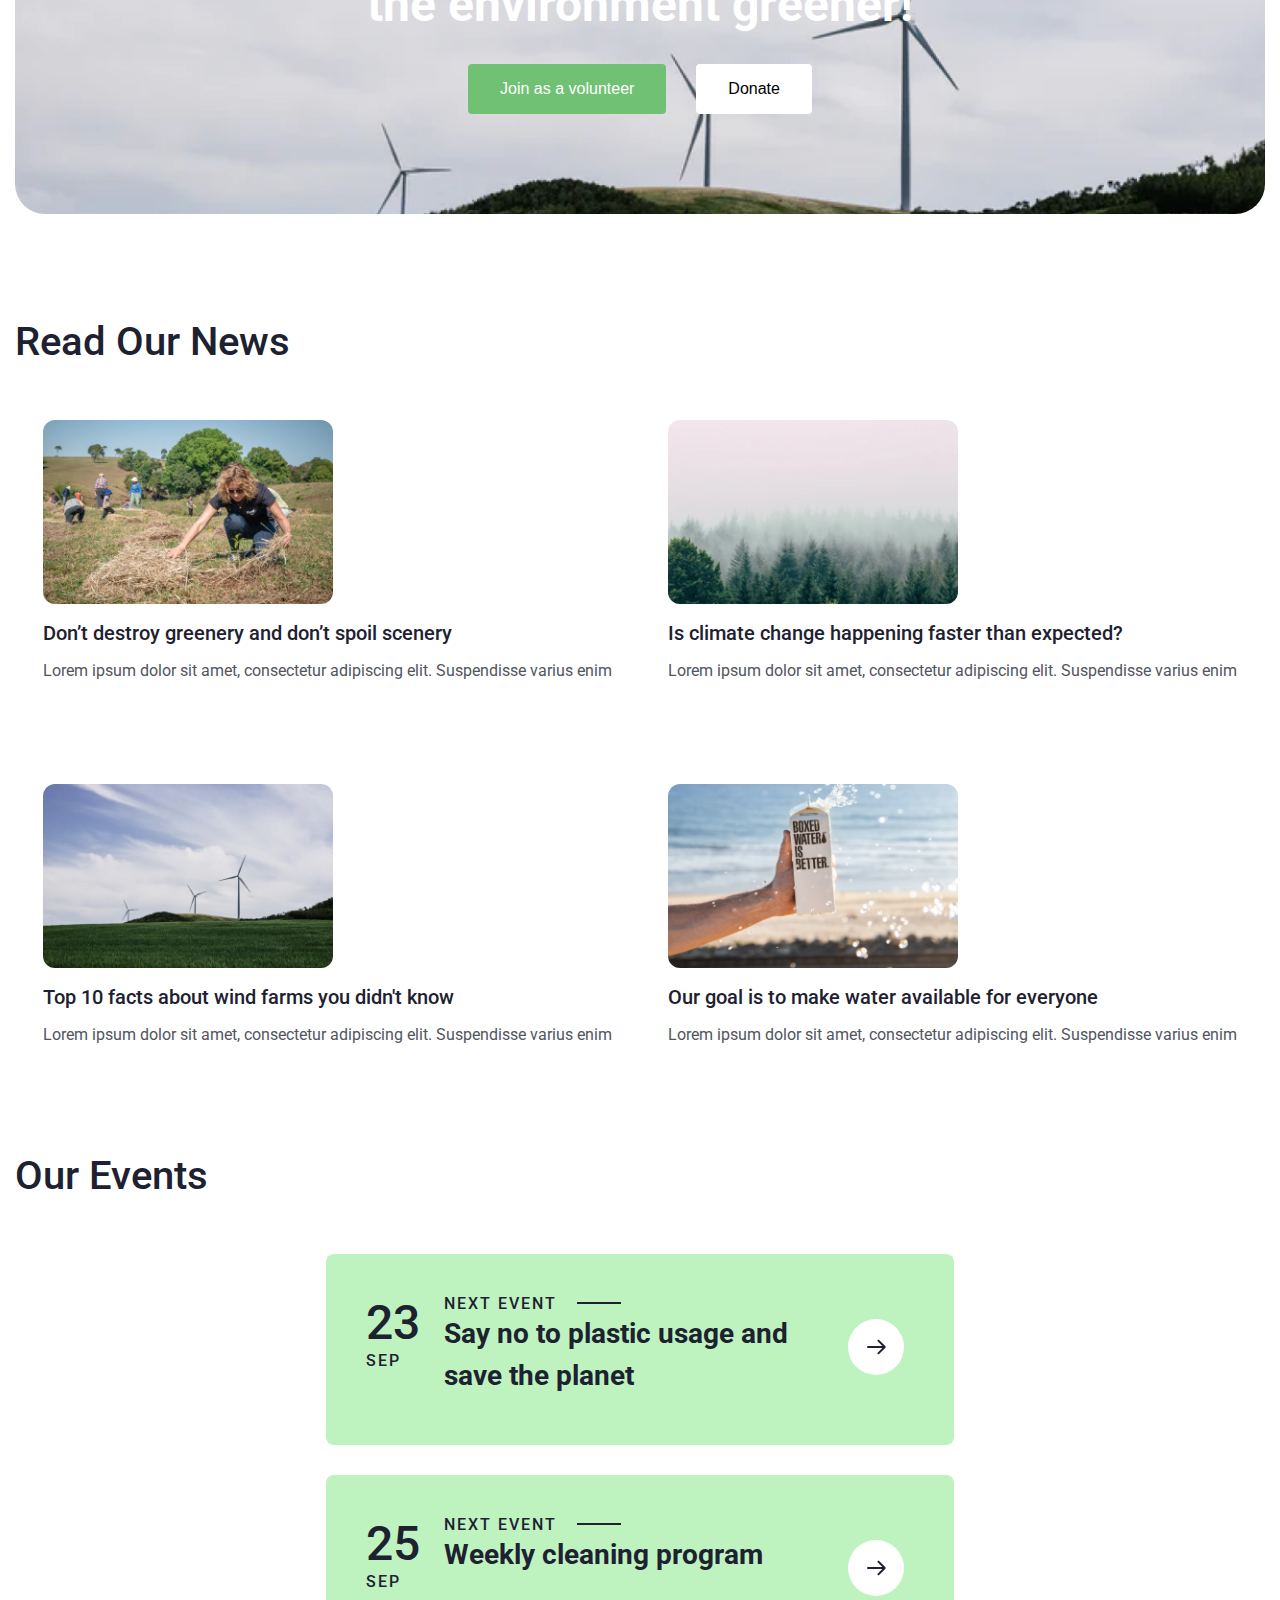
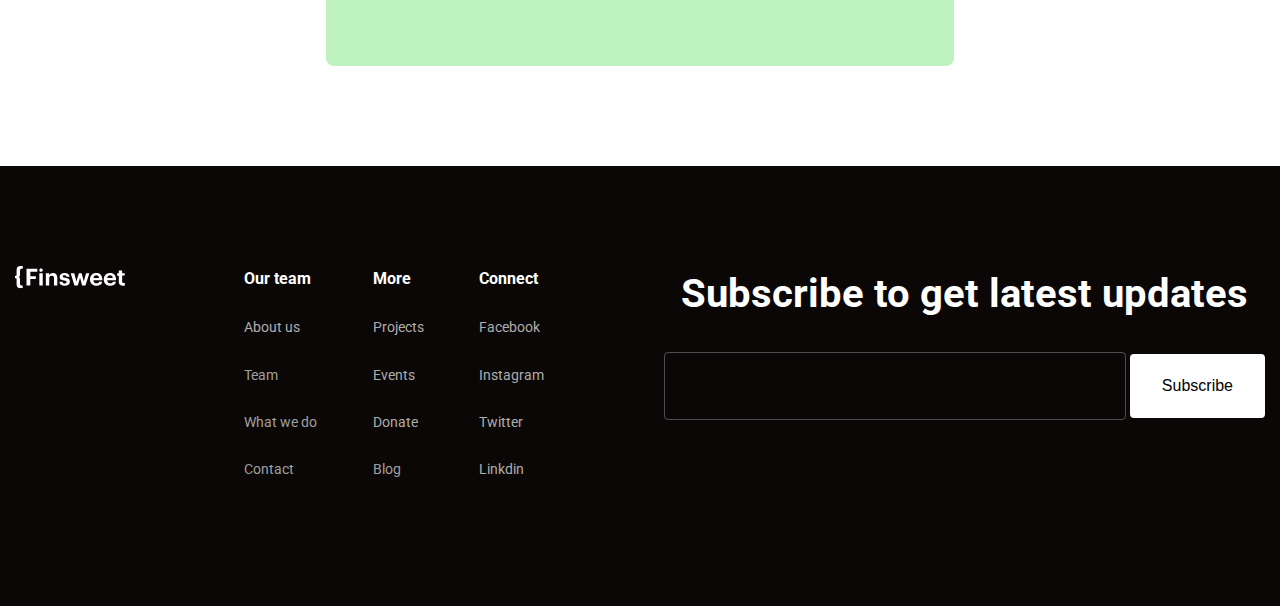
==== commit 94aaedb8: "fix night theme" ====
--- a/index.html
+++ b/index.html
@@ -4,8 +4,9 @@
   <meta charset="UTF-8">
   <meta name="viewport" content="width=device-width, initial-scale=1.0">
   <link rel="stylesheet" href="/main/styles/reset.css">
-  <link rel="stylesheet" href="/main/styles/day/style.css" id="style-css">
+  <link rel="stylesheet" href="/main/styles/day/style.css" >
   <link rel="stylesheet" href="/main/styles/day/home/home-header.css">
+  <link rel="stylesheet" href="/main/styles/day.css" id="style-css">
   <link rel="preconnect" href="https://fonts.googleapis.com">
   <link rel="preconnect" href="https://fonts.gstatic.com" crossorigin>
   <link href="https://fonts.googleapis.com/css2?family=Concert+One&family=Inter:wght@100;200;300;400;500;600;700;800;900&family=Roboto:ital,wght@0,100;0,300;0,400;0,500;0,700;0,900;1,100;1,300;1,400;1,500;1,700;1,900&display=swap" rel="stylesheet">
--- a/main/styles/day/style.css
+++ b/main/styles/day/style.css
@@ -65,9 +65,6 @@
 @import url(./home/adaptive/adaptive-home-header.css);
 /* home */
 
-
-
-
 .container {
   margin: 0 auto;
   max-width: 1300px;
--- a/main/styles/day/home/home-header.css
+++ b/main/styles/day/home/home-header.css
@@ -184,7 +184,7 @@
 
   .header-ul-burger {
     display: block;
-    
+    list-style-type: none;
   }
 
   /*  */
@@ -207,6 +207,7 @@
     display: flex;
     margin-top: 10px;
     margin-left: 10px;
+    list-style-type: none;
   }
   
   .header-li-donate-burger {
@@ -218,5 +219,6 @@
     transition: all 0.2s;
     background: #70C174;
     margin-left: 23px;
+    
   }
 }--- a/main/styles/day.css
+++ b/main/styles/day.css
@@ -0,0 +1,12 @@
+h1, h2, h3, h4, h5, h6{
+	color: #1D2130;
+}
+
+p {
+  color: #525560;
+}
+
+/* .burger-item-line1, .burger-item-line2, .burger-item-line3 {
+  background: #000000;
+} */
+
